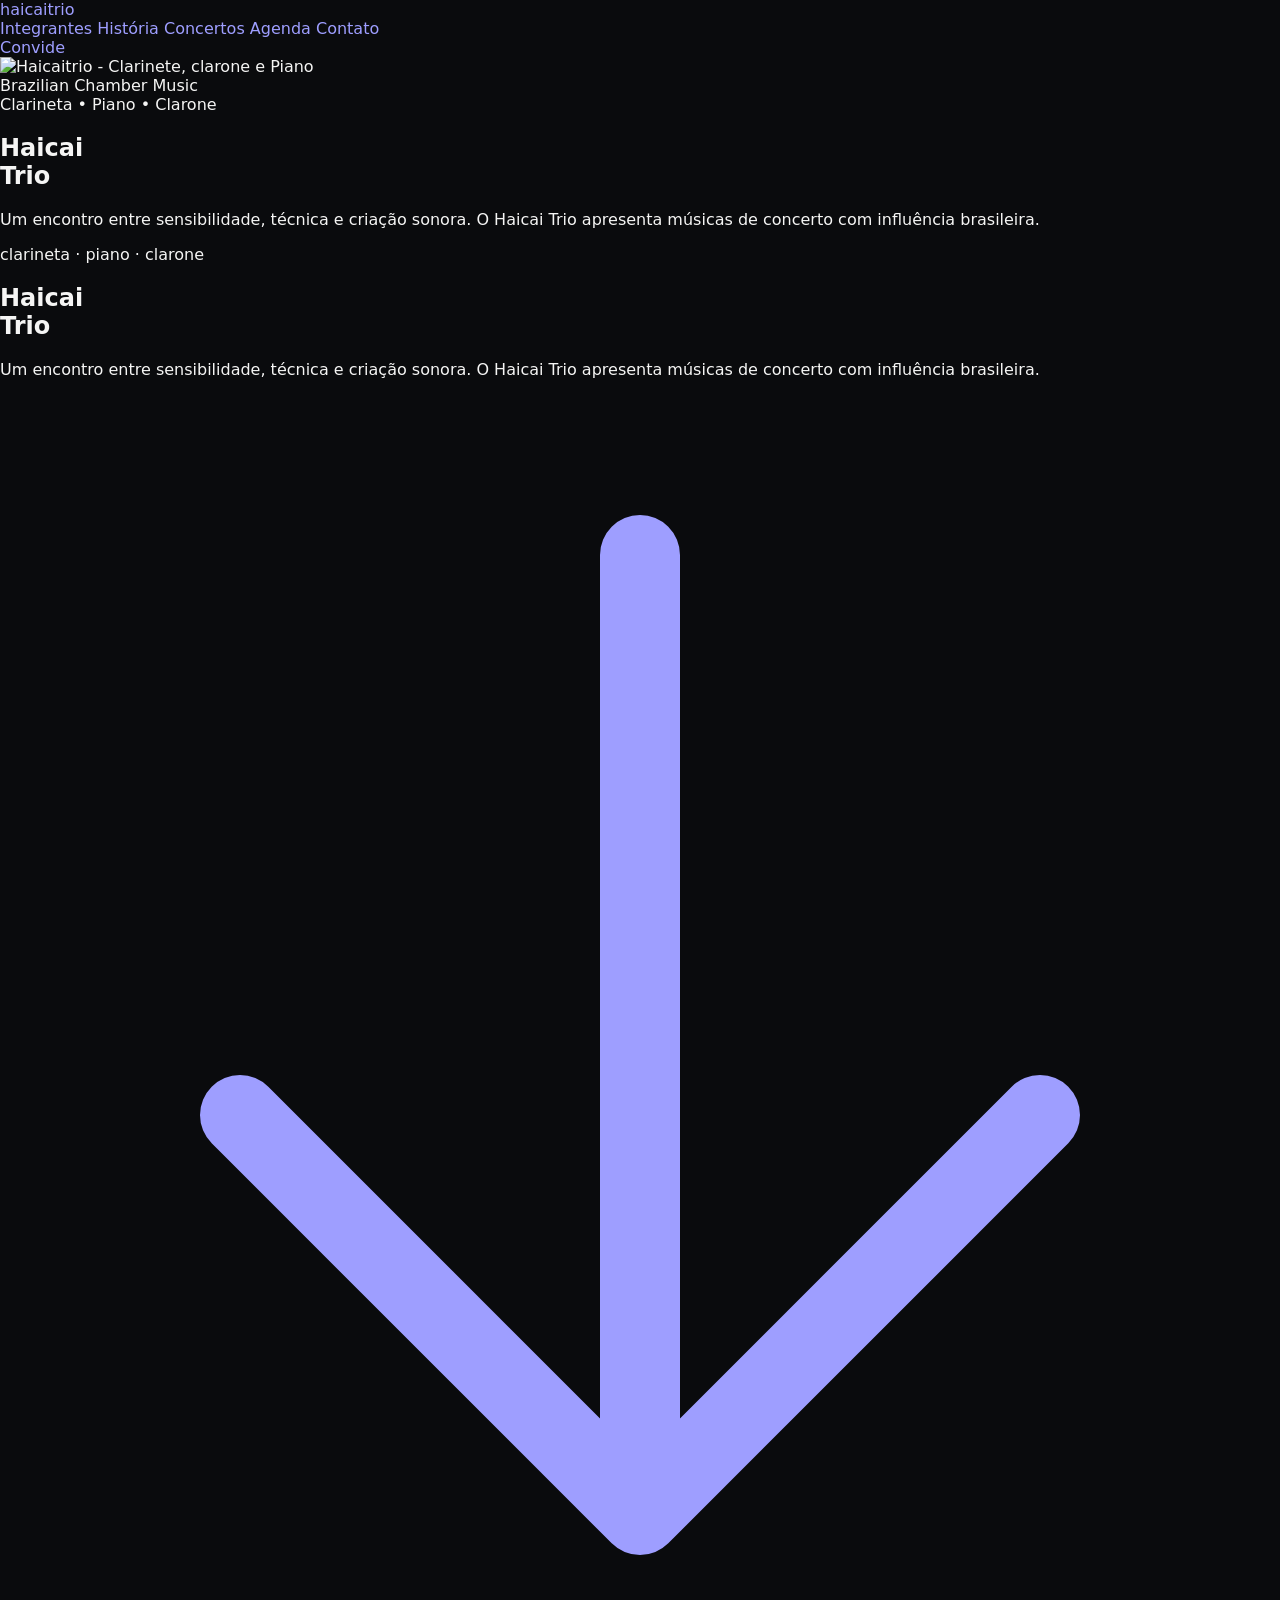
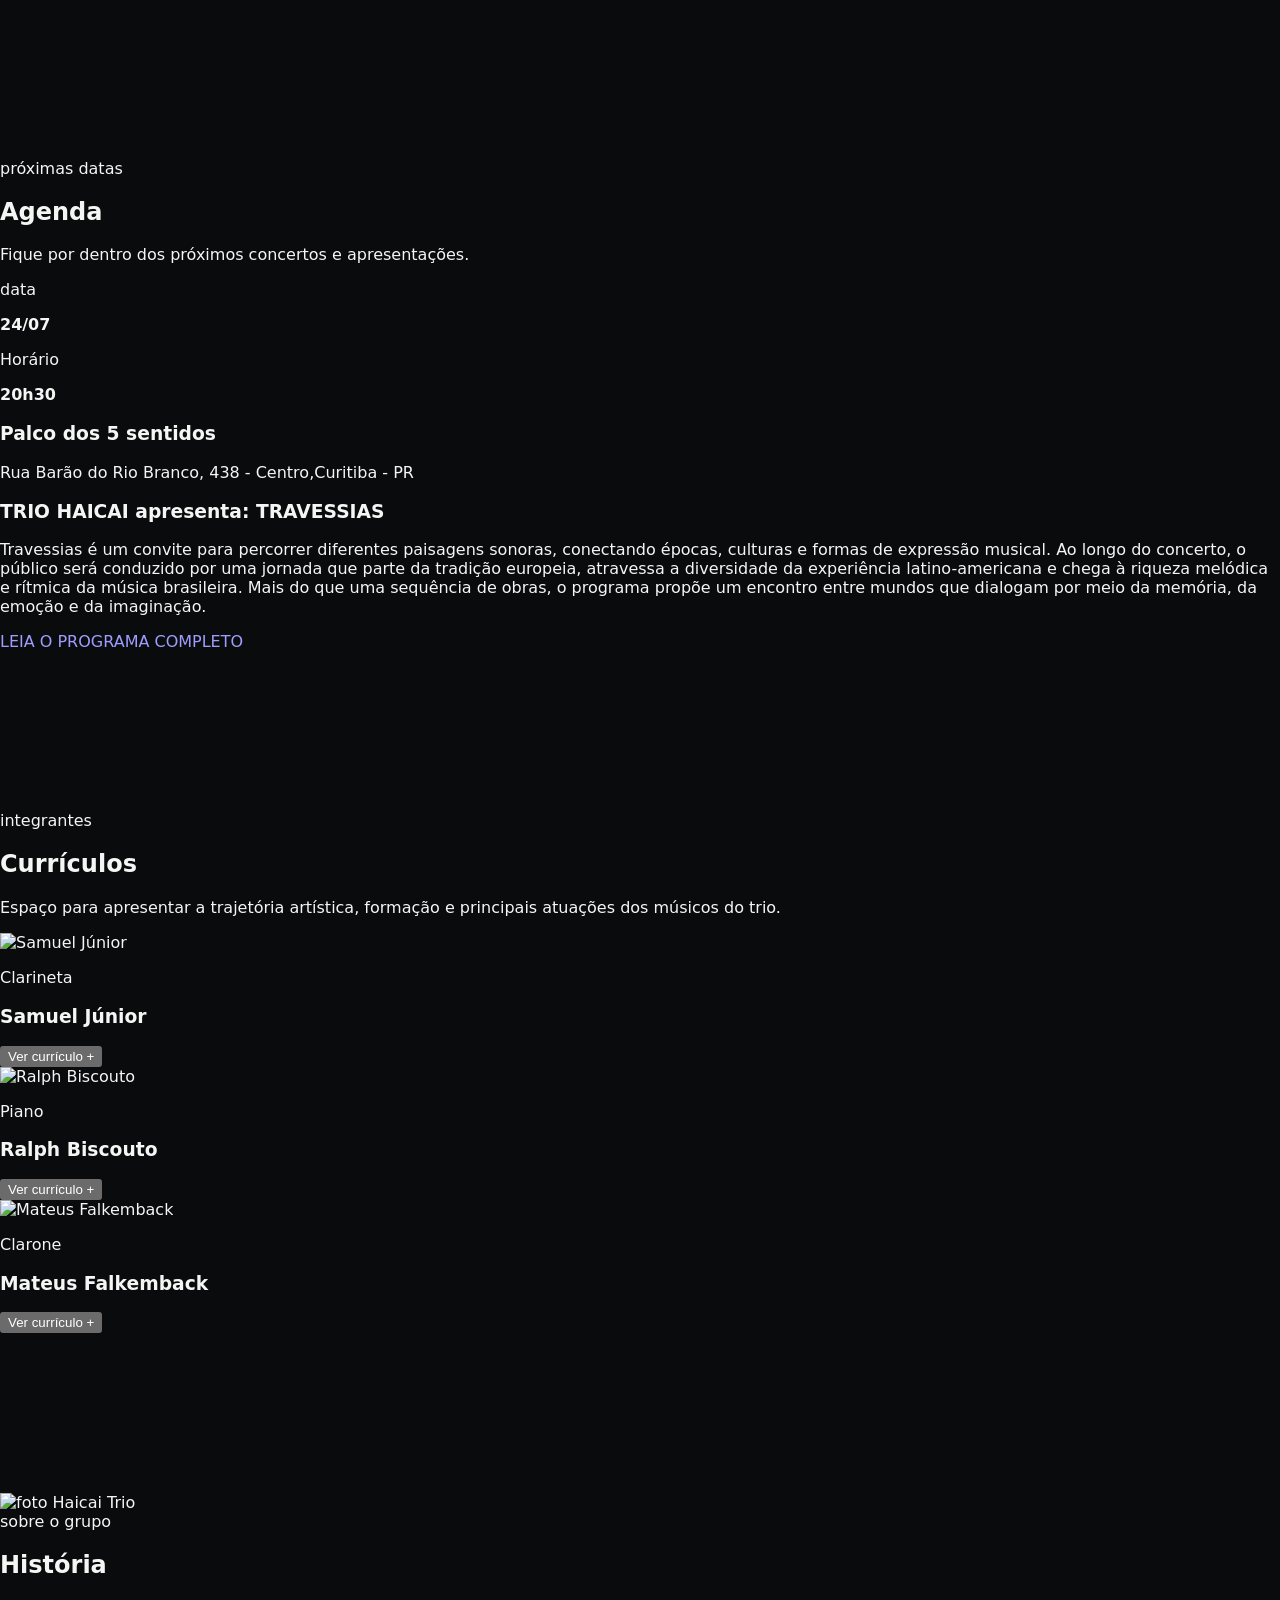
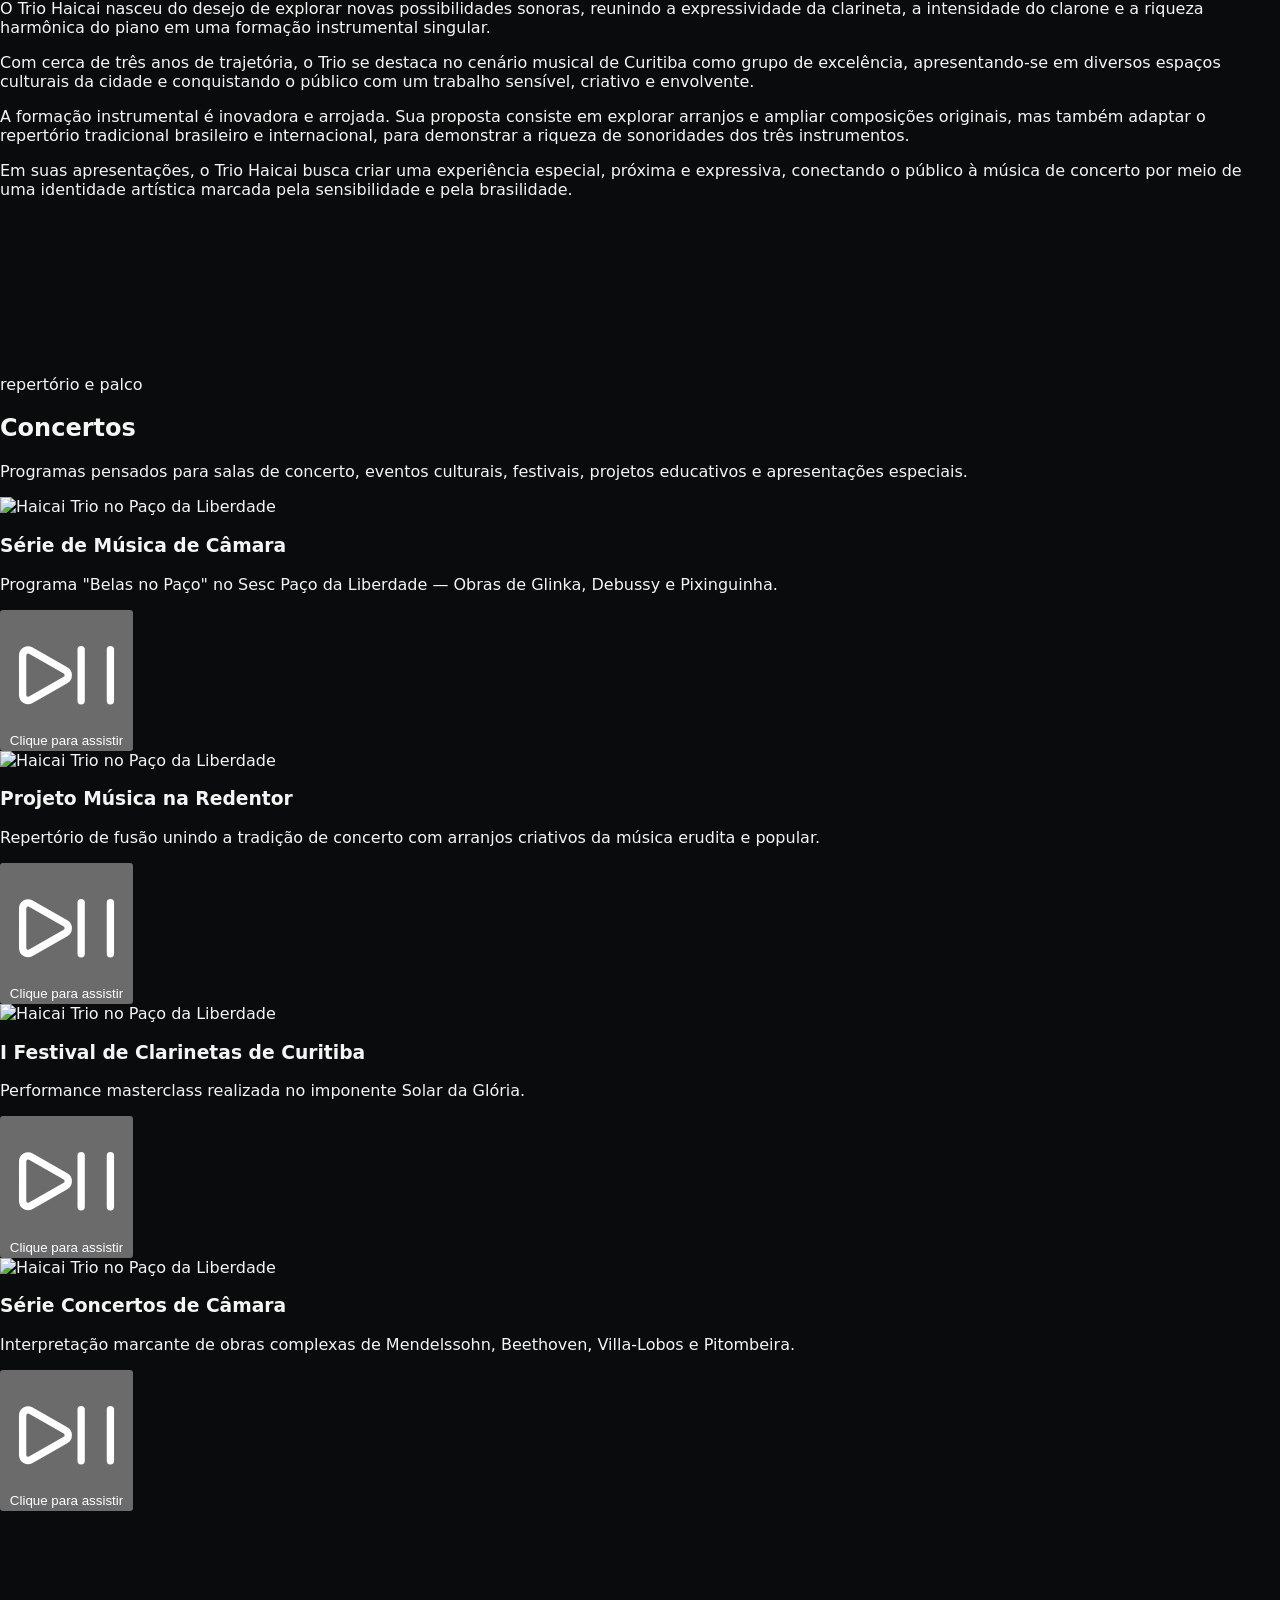
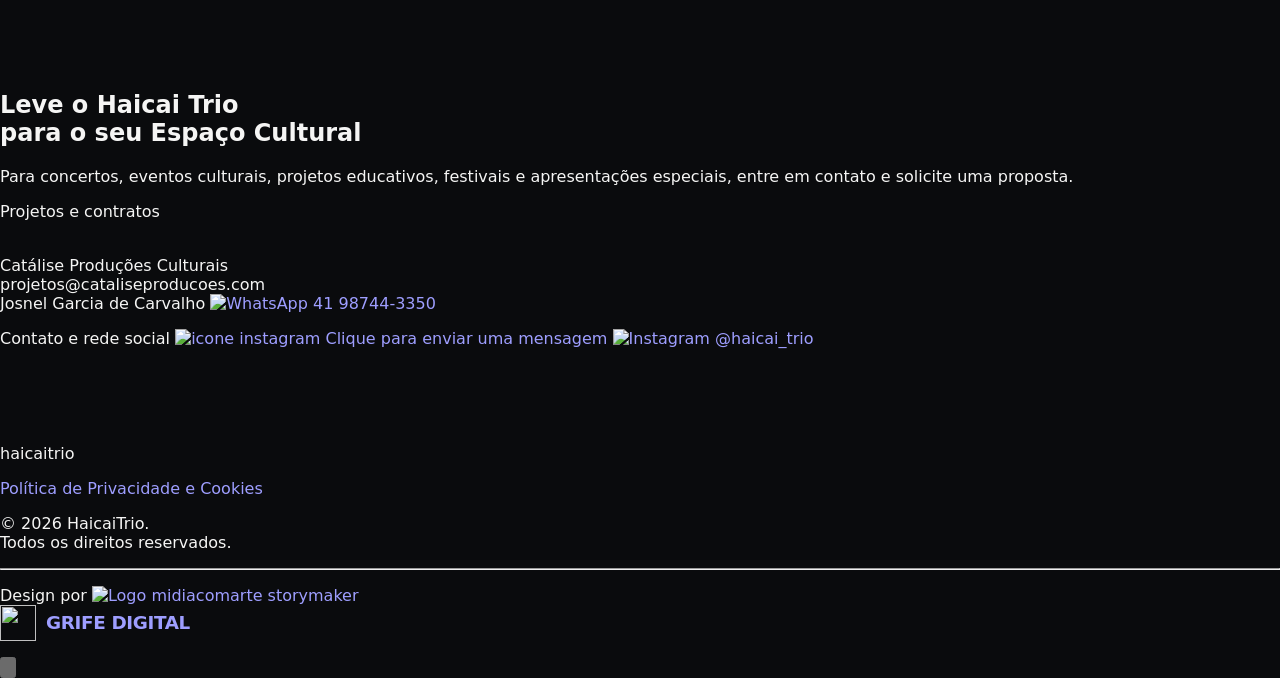
==== index.html @ d0460c28 "Add files via upload" ====
<!DOCTYPE html>
<!-- saved from url=(0026)https://haicaitrio.com.br/ -->
<html lang="pt-BR"><head><meta http-equiv="Content-Type" content="text/html; charset=UTF-8">
  
  <meta name="viewport" content="width=device-width, initial-scale=1.0, viewport-fit=cover">
  <meta name="theme-color" content="#0A0B0D">
  

<title>Haicai Trio — Música de Concerto com Influência Brasileira</title>

  <meta name="title" content="Haicai Trio — Música de Concerto com Influência Brasileira">
  <meta name="generator" content="Haicai Trio">
  <meta name="description" content="Haicai Trio apresenta música de concerto com influência brasileira, reunindo clarineta, clarone e piano em uma formação criativa, em Curitiba.">
  <meta name="author" content="Haicai Trio">
  <meta name="robots" content="index, follow">
  <link rel="canonical" href="https://haicaitrio.com.br/">

  <meta name="geo.region" content="BR-PR">
  <meta name="geo.placename" content="Curitiba">

  <meta property="og:title" content="Haicai Trio — Música de Concerto com Influência Brasileira">
  <meta property="og:site_name" content="Haicai Trio">
  <meta property="og:description" content="Conheça o Haicai Trio, grupo curitibano formado por clarineta, clarone e piano, com repertório de concerto, influência brasileira e apresentações em espaços culturais.">
  <meta property="og:image" content="https://haicaitrio.com.br/img/compartilhar-haicaitrio.png">
  <meta property="og:image:width" content="1200">
  <meta property="og:image:height" content="630">
  <meta property="og:image:alt" content="Haicai Trio com clarineta, clarone e piano em fundo artístico escuro">
  <meta property="og:url" content="https://haicaitrio.com.br">
  <meta property="og:type" content="website">
  <meta property="og:locale" content="pt_BR">

  <meta name="twitter:card" content="summary_large_image">
  <meta name="twitter:title" content="Haicai Trio — Música de Concerto com Influência Brasileira">
  <meta name="twitter:description" content="Clarineta, clarone e piano em uma formação singular. Conheça o Haicai Trio e suas apresentações em Curitiba.">
  <meta name="twitter:image" content="https://haicaitrio.com.br/img/compartilhar-haicaitrio.png">

  <meta class="swiftype" name="body" data-type="text" content="Haicai Trio apresenta música de concerto com influência brasileira, reunindo clarineta, clarone e piano em uma formação criativa, elegante e expressiva em Curitiba.">
  <meta class="swiftype" name="type" data-type="string" content="page">
  <meta class="swiftype" name="title" data-type="string" content="Haicai Trio — Clarineta, Clarone e Piano">

  <link rel="icon" type="image/x-icon" href="https://haicaitrio.com.br/favicon.ico">

  <script type="application/ld+json">
    {
      "@context": "https://schema.org",
      "@type": "MusicGroup",
      "name": "Haicai Trio",
      "url": "https://haicaitrio.com.br/",
      "logo": "https://haicaitrio.com.br/img/logo-haicai-trio.webp",
      "image": "https://haicaitrio.com.br/img/compartilhar-haicaitrio.png",
      "description": "Haicai Trio apresenta música de concerto com influência brasileira, reunindo clarineta, clarone e piano em uma formação criativa, elegante e expressiva.",
      "genre": ["Música de concerto", "Música brasileira", "Música instrumental"],
      "foundingLocation": { "@type": "Place", "name": "Curitiba, Paraná, Brasil" },
      "areaServed": { "@type": "Place", "name": "Curitiba" },
      "sameAs": ["https://www.instagram.com/haicai_trio/"]
    }
  </script>

  <script type="application/ld+json">
    {
      "@context": "https://schema.org",
      "@type": "WebSite",
      "url": "https://haicaitrio.com.br/",
      "name": "Haicai Trio",
      "description": "Site oficial do Haicai Trio, grupo formado por clarineta, clarone e piano.",
      "potentialAction": {
        "@type": "SearchAction",
        "target": { "@type": "EntryPoint", "urlTemplate": "https://haicaitrio.com.br/?q={search_term_string}" },
        "query-input": "required name=search_term_string"
      }
    }
  </script>

  <link rel="preload" href="https://haicaitrio.com.br/fonts/inter-v20-latin-regular.woff2" as="font" type="font/woff2" crossorigin="">
  <link rel="preload" href="https://haicaitrio.com.br/fonts/inter-v20-latin-800.woff2" as="font" type="font/woff2" crossorigin="">
  <link rel="preload" href="https://haicaitrio.com.br/img/haicai-trio-bg.webp" as="image" fetchpriority="high">


  <script src="https://cdn.tailwindcss.com"></script>
  <script>tailwind.config={theme:{extend:{colors:{cyan:"#67e8f9",ink:"#0A0B0D",pearl:"#f5f5f4",mist:"#64748b",softGraphite:"#17191d"},fontFamily:{sans:["Inter","sans-serif"],display:["Inter","sans-serif"],syne:["Inter","sans-serif"]}}}}</script>
  <style>
      .logo {
    display: flex;
    align-items: center;
    gap: 10px;
    font-weight: 700;
    font-size: 1.15rem;
    letter-spacing: -.02em;
}
  </style>
</head>
<link rel="stylesheet" href="style.css">
<body class="noise font-sans antialiased">
<!-- Header -->
  <header class="fixed top-0 left-1/2 -translate-x-1/2 z-50 w-full max-h-[96px] bg-black md:bg-ink/75 md:backdrop-blur-xl border-b border-white/5">
    <div class="relative z-10 max-w-7xl mx-auto px-6">
      <div class="px-6 md:px-12 h-20 flex items-center justify-between">
        <a href="#home" aria-label="link abertura site" class="font-display text-xl md:text-2xl font-black tracking-tight uppercase">
          <span class="text-cyan">haicai</span>trio
        </a>

        <nav class="hidden md:flex items-center gap-8 text-xs font-semibold uppercase tracking-[.18em] text-white/80" aria-label="Navegação principal">
          <a href="#curriculos" class="hover:text-cyan transition">Integrantes</a>
          <a href="#historia" class="hover:text-cyan transition">História</a>
          <a href="#concertos" class="hover:text-cyan transition">Concertos</a>
          <a href="#agenda" class="hover:text-cyan transition">Agenda</a>
          <a href="#contato" class="hover:text-cyan transition">Contato</a>
        </nav>

        <a href="#contato" aria-label="link contatos Haicai Trio" class="hidden sm:inline-flex rounded-full border border-cyan px-5 py-2 text-xs font-bold uppercase tracking-[.18em] text-cyan hover:bg-cyan hover:text-ink transition">
          Convide
        </a>
      </div>
    </div>
  </header>
  <!-- Hero -->
  <section id="home" class="relative overflow-hidden text-white pt-36 pb-20 md:pt-44 md:pb-28 h-screen flex flex-row items-end md:items-center">
    <!-- CORREÇÃO: Adicionados width e height equivalentes à proporção 1:1 intrínseca -->
    <img src="https://haicaitrio.com.br/img/haicai-trio-bg.webp" alt="Haicaitrio - Clarinete, clarone e Piano" width="668" height="668" class="absolute inset-y-0 top-16 md:top-16 w-full md:w-[50%] md:right-8 object-cover" fetchpriority="high" loading="eager" decoding="async">

<!-- REMOVIDO o lg:pl-24 daqui para não empurrar a imagem ou quebrar o grid -->


<div class="relative z-10 max-w-7xl mx-auto px-6">
  
  <div class="grid lg:grid-cols-2 gap-12 min-h-[500px]">
    
    <!-- 1. TEXTO VERTICAL (Mantido na extrema esquerda) -->
    <div class="absolute inset-y-0 left-0 hidden lg:flex flex-col items-center justify-center gap-5 text-white/60">
      <span class="h-20 w-px bg-white/15"></span>
      <span class="vertical-line text-[10px] uppercase tracking-[.35em] [writing-mode:vertical-lr] rotate-180 whitespace-nowrap">
        Brazilian Chamber Music
      </span>
      <span class="h-20 w-px bg-white/15"></span>
    </div>

    <!-- 2. BLOCO DE TEXTO DO TRIO (ATUALIZADO) -->
    <!-- Adicionado 'lg:pl-32' para uma margem grande na esquerda e 'h-full justify-center' para distribuir o espaço vertical -->
    <div class="text-white lg:pl-32 flex flex-col justify-center h-full py-8">
      
      <span class="text-[11px] tracking-[.3em] uppercase text-white/50 mb-6 block leading-relaxed">
        Clarineta &bull; Piano &bull; Clarone
      </span>
      
      <!-- 'leading-[0.85]' deixa o HAICAI e o TRIO bem colados e imponentes -->
      <h1 class="text-5xl lg:text-[76px] font-black uppercase leading-[0.85] tracking-tight mb-8">
        <span class="text-[#dcb07a]">Haicai</span><br>Trio
      </h1>
      
      <!-- REMOVIDO o max-w-md para o parágrafo ocupar toda a largura disponível da sua coluna -->
      <p class="text-sm lg:text-[15px] text-white/70 leading-relaxed font-light">
        Um encontro entre sensibilidade, técnica e criação sonora. O Haicai Trio apresenta músicas de concerto com influência brasileira.
      </p>
      
    </div>

    <!-- 3. SUA IMAGEM AO LADO (Mantida) -->
    <div class="w-full flex items-center">
      <!-- O código ou tag <img> da foto dos músicos entra aqui -->
    </div>

  </div>
</div>

        <div class="grid lg:grid-cols-2 gap-10 px-6 md:px-12 md:py-28">
          <div class="max-w-7xl">
            <span class="inline-flex items-center gap-3 text-xs font-bold uppercase tracking-[.28em] mb-6">
              <span class="w-10 h-px bg-cyan hidden"></span>
              clarineta · piano · clarone
            </span>

            <h1 class="font-display text-5xl md:text-7xl lg:text-8xl font-black leading-[.9] tracking-tight uppercase">
              <span class="text-cyan">Haicai</span> <br>
              Trio
            </h1>

            <p class="mt-7 text-white/80 text-base md:text-lg leading-relaxed max-w-lg">
              Um encontro entre sensibilidade, técnica e criação sonora. O
              Haicai Trio apresenta músicas de concerto com influência
              brasileira.
            </p>
          </div>

          <!-- CORREÇÃO: Removido o 'block' conflitante, mantendo apenas flex/hidden de forma limpa -->
          <div class="flex md:hidden justify-end">
            <a href="#curriculos" aria-label="link curriculos Haicai Trio" class="text-white/80 animate-bounce">
              <svg xmlns="http://www.w3.org/2000/svg" fill="none" viewBox="0 0 24 24" stroke-width="1.5" stroke="currentColor" class="size-6 animate-pulse">
                <path stroke-linecap="round" stroke-linejoin="round" d="M19.5 13.5 12 21m0 0-7.5-7.5M12 21V3"></path>
              </svg>
            </a>
          </div>
        </div>
      </div>
    </div>
  </section>

  <!-- Agenda -->
  <section id="agenda">
    <div class="relative z-10 max-w-7xl mx-auto px-6">
      <div class="grid lg:grid-cols-[.7fr_1.3fr] gap-14">
        <div>
          <span class="text-cyan text-xs font-bold uppercase tracking-[.28em]">próximas datas</span>
          <h2 class="font-display text-4xl md:text-5xl font-black uppercase mt-3">
            Agenda
          </h2>
          <p class="text-white/80 mt-5 leading-relaxed">
            Fique por dentro dos próximos concertos e apresentações.
          </p>
        </div>

        <div class="space-y-4">
          <article class="flex flex-col  rounded-2xl border border-white/10 bg-ink/70 p-6">
            <div class="flex flex-row  gap-5 items-center">

             <div class="flex flex-col md:flex-row">
               <div class="w-24 shrink-0 text-center rounded-xl border border-cyan/40 p-4 ">
                <p class="text-cyan text-xs font-bold uppercase">data</p>
                <strong class="text-2xl font-black">24/07</strong>
              </div>
              
              <div class="w-24 shrink-0 text-center rounded-xl border border-cyan/40 p-4">
                <p class="text-cyan text-xs font-bold uppercase">Horário</p>
                <strong class="text-2xl font-black">20h30</strong>
              </div>
             </div>
              <div>
                <h3 class="font-display text-xl font-black">
                  Palco dos 5 sentidos
                </h3>
                <p class="text-white/80 text-sm mt-2">
                  Rua Barão do Rio Branco, 438 - Centro,Curitiba - PR
                </p>
              </div>

            </div>
            <h3 class="font-bold text-cyan mt-8 ">TRIO HAICAI apresenta: <span class="text-white">TRAVESSIAS</span></h3>
            <p class="mt-4 ">
              Travessias é um convite para percorrer diferentes paisagens sonoras, conectando épocas, culturas e formas
              de expressão musical. Ao longo do concerto, o público será conduzido por uma jornada que parte da tradição
              europeia, atravessa a diversidade da experiência latino-americana e chega à riqueza melódica e rítmica da
              música brasileira. Mais do que uma sequência de obras, o programa propõe um encontro entre mundos que
              dialogam por meio da memória, da emoção e da imaginação.
            </p>
             <div class="grid grid-cols-1 md:grid-cols-2 gap-4 mt-8 ">


              <!--<a href="https://palcodos5sentidos.com.br/reservar-ingresso/"
                title="Link para Reservas - Palco dos 5 Sentidos"
                aria-label="Link para reservas no site https://palcodos5sentidos.com.br/ " target="_blank"
                rel="noopener noreferrer"
                class="sm:inline-flex rounded-full border border-cyan px-5 py-2 text-xs font-bold uppercase tracking-[.18em]    bg-cyan text-black transition  ">FAÇA
             SUA RESERVA</a> -->

              <a href="https://palcodos5sentidos.com.br/eventos-rp/trio-haicai/" title="Clique e leio programa completo no site do Palco dos 5 Sentidos" aria-label="Clique e leio programa completo no site do Palco dos 5 Sentido https://palcodos5sentidos.com.br/ " target="_blank" rel="noopener noreferrer" class="sm:inline-flex rounded-full border border-cyan px-5 py-2 text-xs font-bold uppercase tracking-[.18em] text-cyan hover:bg-cyan hover:text-ink transition">LEIA O 
                PROGRAMA COMPLETO</a>

            </div>
           
          </article>
        </div>
      </div>
    </div>
  </section>



  <!-- Currículos -->
  <section id="curriculos">
    <div class="relative z-10 max-w-7xl mx-auto px-6">
      <div class="flex flex-col md:flex-row md:items-end md:justify-between gap-6 mb-14">
        <div>
          <span class="text-cyan text-xs font-bold uppercase tracking-[.28em]">integrantes</span>
          <h2 class="font-display text-4xl md:text-5xl font-black uppercase mt-3">
            Currículos
          </h2>
        </div>
        <p class="text-white/80 max-w-md leading-relaxed">
          Espaço para apresentar a trajetória artística, formação e principais
          atuações dos músicos do trio.
        </p>
      </div>

      <div class="grid md:grid-cols-3 gap-6">
        <!-- Samuel -->
        <article class="card-curriculo group rounded-[2rem] bg-ink/80 border border-white/10 md:p-7 hover:border-cyan/60 transition flex flex-col md:flex-col">
          <div class="h-[250px] rounded-[1.5rem] bg-gradient-to-br from-white/10 to-white/0 mb-0 md:mb-7 flex items-center justify-center overflow-hidden">
            <img src="https://haicaitrio.com.br/img/samuel_junior_clarineta.webp" class="w-full h-full object-cover object-top rounded-[1.5rem]" alt="Samuel Júnior">
          </div>

          <div class="m-4">
            <p class="text-cyan text-xs font-bold uppercase tracking-[.22em]">
              Clarineta
            </p>
            <h3 class="font-display text-2xl font-black mt-3">
              Samuel Júnior
            </h3>

            <div class="mt-4 border-t border-white/10 pt-4">
              <button type="button" data-modal-open="modal-samuel" class="w-full flex items-center justify-end gap-4 cursor-pointer text-[12px] font-bold uppercase tracking-[.16em] text-pearl/50 hover:text-cyan transition text-right">
                Ver currículo
                <span class="text-cyan text-lg leading-none">+</span>
              </button>
            </div>
          </div>
        </article>
        <!-- Ralph -->
        <article class="card-curriculo group rounded-[2rem] bg-ink/80 border border-white/10 md:p-7 hover:border-cyan/60 transition flex flex-col md:flex-col">
          <div class="h-[250px] rounded-[1.5rem] bg-gradient-to-br from-white/10 to-white/0 mb-0 md:mb-7 flex items-center justify-center overflow-hidden">
            <img src="https://haicaitrio.com.br/img/ralph_biscouto_piano.webp" class="w-full h-full object-cover object-top rounded-[1.5rem]" alt="Ralph Biscouto">
          </div>

          <div class="m-4">
            <p class="text-cyan text-xs font-bold uppercase tracking-[.22em]">
              Piano
            </p>
            <h3 class="font-display text-2xl font-black mt-3">
              Ralph Biscouto
            </h3>

            <div class="mt-4 border-t border-white/10 pt-4">
              <button type="button" data-modal-open="modal-ralph" class="w-full flex items-center justify-end gap-4 cursor-pointer text-[12px] font-bold uppercase tracking-[.16em] text-pearl/50 hover:text-cyan transition text-right">
                Ver currículo
                <span class="text-cyan text-lg leading-none">+</span>
              </button>
            </div>
          </div>
        </article>
        <!-- Mateus -->
        <article class="card-curriculo group rounded-[2rem] bg-ink/80 border border-white/10 md:p-7 hover:border-cyan/60 transition flex flex-col md:flex-col">
          <div class="h-[250px] rounded-[1.5rem] bg-gradient-to-br from-white/10 to-white/0 mb-0 md:mb-7 flex items-center justify-center overflow-hidden">
            <img src="https://haicaitrio.com.br/img/mateus_falkemback_clarone.webp" class="w-full h-full object-cover object-top rounded-[1.5rem]" alt="Mateus Falkemback">
          </div>

          <div class="m-4">
            <p class="text-cyan text-xs font-bold uppercase tracking-[.22em]">
              Clarone
            </p>
            <h3 class="font-display text-2xl font-black mt-3">
              Mateus Falkemback
            </h3>

            <div class="mt-4 border-t border-white/10 pt-4">
              <button type="button" data-modal-open="modal-mateus" class="w-full flex items-center justify-end gap-4 cursor-pointer text-[12px] font-bold uppercase tracking-[.16em] text-pearl/50 hover:text-cyan transition text-right">
                Ver currículo
                <span class="text-cyan text-lg leading-none">+</span>
              </button>
            </div>
          </div>
        </article>
      </div>
    </div>
  </section>

  <!-- História -->
  <section id="historia">
    <div class="relative z-10 max-w-7xl mx-auto px-6">
      <div class="grid lg:grid-cols-[.8fr_1.2fr] gap-14 items-start">
        <div class="hidden md:block top-28">
          <img src="https://haicaitrio.com.br/img/haicai-trio-bg.webp" class="rounded-2xl py-4" alt="foto Haicai Trio">
        </div>

        <div class="space-y-7 text-white/80 text-lg leading-relaxed">
          <span class="text-cyan text-xs font-bold uppercase tracking-[.28em]">sobre o grupo</span>
          <h2 class="font-display text-4xl md:text-5xl font-black uppercase mt-3">
            História
          </h2>
          <p>
            O Trio Haicai nasceu do desejo de explorar novas possibilidades
            sonoras, reunindo a expressividade da clarineta, a intensidade do
            clarone e a riqueza harmônica do piano em uma formação
            instrumental singular.
          </p>
          <p>
            Com cerca de três anos de trajetória, o Trio se destaca no cenário
            musical de Curitiba como grupo de excelência, apresentando-se em
            diversos espaços culturais da cidade e conquistando o público com
            um trabalho sensível, criativo e envolvente.
          </p>
          <p>
            A formação instrumental é inovadora e arrojada. Sua proposta
            consiste em explorar arranjos e ampliar composições originais, mas
            também adaptar o repertório tradicional brasileiro e
            internacional, para demonstrar a riqueza de sonoridades dos três
            instrumentos.
          </p>
          <p>
            Em suas apresentações, o Trio Haicai busca criar uma experiência
            especial, próxima e expressiva, conectando o público à música de
            concerto por meio de uma identidade artística marcada pela
            sensibilidade e pela brasilidade.
          </p>
        </div>
      </div>
    </div>
  </section>

  <!-- Concertos -->
  <section id="concertos">
    <div class="absolute inset-0 opacity-20 bg-radialGlow"></div>
    <div class="relative z-10 max-w-7xl mx-auto px-2 md:px-4">
      <div class="flex flex-col md:flex-row md:items-end md:justify-between gap-6 mb-14">
        <div>
          <span class="text-cyan text-xs font-bold uppercase tracking-[.28em]">repertório e palco
          </span>
          <h2 class="font-display text-4xl md:text-5xl font-black uppercase mt-3">
            Concertos
          </h2>
        </div>
        <p class="text-white/80 max-w-md leading-relaxed">
          Programas pensados para salas de concerto, eventos culturais,
          festivais, projetos educativos e apresentações especiais.
        </p>
      </div>

      <div class="divide-y divide-white/10">
        <!-- paco 2025 -->
        <div class="card-curriculo py-8 group grid grid-cols-1 md:grid-cols-[1fr_2fr_1fr] items-center gap-6 transition-all duration-300 hover:px-4">
          <div class="shrink-0 overflow-hidden img-concerto rounded-xl">
            <!-- style="width: 200px; height: 60px;" -->
            <img src="https://haicaitrio.com.br/img/capa-video-paco-2025.webp" class="block w-full h-full object-cover transition-all duration-700 group-hover:scale-105" alt="Haicai Trio no Paço da Liberdade">
          </div>
          <div>
            <h3 class="font-syne text-2xl font-bold uppercase tracking-tight text-white">
              Série de Música de Câmara
            </h3>
            <p class="text-xs text-white/80 mt-1">
              Programa "Belas no Paço" no Sesc Paço da Liberdade — Obras de
              Glinka, Debussy e Pixinguinha.
            </p>
          </div>
          <div class="flex justify-start">
            <button type="button" data-modal-open="modal-video-paco-2025" aria-label="modal-video-paco-2025" class="w-full flex items-center justify-end gap-4 cursor-pointer text-[12px] font-bold uppercase tracking-[.16em] text-pearl/50 hover:text-cyan transition text-right">
              <svg xmlns="http://www.w3.org/2000/svg" fill="none" viewBox="0 0 24 24" stroke-width="1.5" stroke="currentColor" class="size-6 text-cyan mr-2">
                <path stroke-linecap="round" stroke-linejoin="round" d="M21 7.5V18M15 7.5V18M3 16.811V8.69c0-.864.933-1.406 1.683-.977l7.108 4.061a1.125 1.125 0 0 1 0 1.954l-7.108 4.061A1.125 1.125 0 0 1 3 16.811Z"></path>
              </svg>
              Clique para assistir
            </button>
          </div>
        </div>
        <!-- redentor 2025 -->
        <div class="card-curriculo py-8 group grid grid-cols-1 md:grid-cols-[1fr_2fr_1fr] items-center gap-6 transition-all duration-300 hover:px-4">
          <div class="shrink-0 overflow-hidden img-concerto rounded-xl">
            <img src="https://haicaitrio.com.br/img/capa-video-musica-na-redentor-2025.webp" class="block w-full h-full object-cover transition-all duration-700 group-hover:scale-105" alt="Haicai Trio no Paço da Liberdade">
          </div>
          <div>
            <h3 class="font-syne text-2xl font-bold uppercase tracking-tight text-white">
              Projeto Música na Redentor
            </h3>
            <p class="text-xs text-white/80 mt-1">
              Repertório de fusão unindo a tradição de concerto com arranjos
              criativos da música erudita e popular.
            </p>
          </div>
          <div class="flex justify-start">
            <button type="button" data-modal-open="modal-video-redentor-2025" aria-label="modal-video-redentor-2025" class="w-full flex items-center justify-end gap-4 cursor-pointer text-[12px] font-bold uppercase tracking-[.16em] text-pearl/50 hover:text-cyan transition text-right">
              <svg xmlns="http://www.w3.org/2000/svg" fill="none" viewBox="0 0 24 24" stroke-width="1.5" stroke="currentColor" class="size-6 text-cyan mr-2">
                <path stroke-linecap="round" stroke-linejoin="round" d="M21 7.5V18M15 7.5V18M3 16.811V8.69c0-.864.933-1.406 1.683-.977l7.108 4.061a1.125 1.125 0 0 1 0 1.954l-7.108 4.061A1.125 1.125 0 0 1 3 16.811Z"></path>
              </svg>
              Clique para assistir
            </button>
          </div>
        </div>
        <!-- festival clarinetas 2024 -->
        <div class="card-curriculo py-8 group grid grid-cols-1 md:grid-cols-[1fr_2fr_1fr] gap-6 transition-all duration-300 hover:px-4">
          <div class="shrink-0 overflow-hidden img-concerto rounded-xl">
            <img src="https://haicaitrio.com.br/img/capa-video-festival-clarinetas-solar-da-gloria-2024.webp" class="block w-full h-full object-cover transition-all duration-700 group-hover:scale-105" alt="Haicai Trio no Paço da Liberdade">
          </div>
          <div>
            <h3 class="font-syne text-2xl font-bold uppercase tracking-tight text-white">
              I Festival de Clarinetas de Curitiba
            </h3>
            <p class="text-xs text-white/80 mt-1">
              Performance masterclass realizada no imponente Solar da Glória.
            </p>
          </div>
          <div class="flex justify-start">
            <button type="button" data-modal-open="modal-video-festival-clarinetas-2024" aria-label="modal-video-festival-clarinetas-2024" class="w-full flex items-center justify-end gap-4 cursor-pointer text-[12px] font-bold uppercase tracking-[.16em] text-pearl/50 hover:text-cyan transition text-right">
              <svg xmlns="http://www.w3.org/2000/svg" fill="none" viewBox="0 0 24 24" stroke-width="1.5" stroke="currentColor" class="size-6 text-cyan mr-2">
                <path stroke-linecap="round" stroke-linejoin="round" d="M21 7.5V18M15 7.5V18M3 16.811V8.69c0-.864.933-1.406 1.683-.977l7.108 4.061a1.125 1.125 0 0 1 0 1.954l-7.108 4.061A1.125 1.125 0 0 1 3 16.811Z"></path>
              </svg>
              Clique para assistir
            </button>
          </div>
        </div>
        <!-- paco 2024 -->
        <div class="card-curriculo py-8 group grid grid-cols-1 md:grid-cols-[1fr_2fr_1fr] items-center gap-6 transition-all duration-300 hover:px-4">
          <div class="shrink-0 overflow-hidden img-concerto rounded-xl">
            <img src="https://haicaitrio.com.br/img/capa-video-paco-2024.webp" class="block w-full h-full object-cover transition-all duration-700 group-hover:scale-105" alt="Haicai Trio no Paço da Liberdade">
          </div>
          <div>
            <h3 class="font-syne text-2xl font-bold uppercase tracking-tight text-white">
              Série Concertos de Câmara
            </h3>
            <p class="text-xs text-white/80 mt-1">
              Interpretação marcante de obras complexas de Mendelssohn,
              Beethoven, Villa-Lobos e Pitombeira.
            </p>
          </div>
          <div class="flex justify-start">
            <button type="button" data-modal-open="modal-video-paco-2024" aria-label="modal-video-paco-2024" class="w-full flex items-center justify-end gap-4 cursor-pointer text-[12px] font-bold uppercase tracking-[.16em] text-pearl/50 hover:text-cyan transition text-right">
              <svg xmlns="http://www.w3.org/2000/svg" fill="none" viewBox="0 0 24 24" stroke-width="1.5" stroke="currentColor" class="size-6 text-cyan mr-2">
                <path stroke-linecap="round" stroke-linejoin="round" d="M21 7.5V18M15 7.5V18M3 16.811V8.69c0-.864.933-1.406 1.683-.977l7.108 4.061a1.125 1.125 0 0 1 0 1.954l-7.108 4.061A1.125 1.125 0 0 1 3 16.811Z"></path>
              </svg>
              Clique para assistir
            </button>
          </div>
        </div>
      </div>
    </div>
  </section>

  <!-- Contato -->
  <section id="contato">
    <div class="relative z-10 max-w-7xl mx-auto px-6">
      <div class="rounded-[2.5rem] border border-cyan/25 bg-gradient-to-br from-softGraphite to-ink p-8 md:p-12 shadow-glow">
        <div class="flex flex-col gap-8 items-start">
          <!-- H2 P -->
          <div class="">
            <h2 class="font-display text-4xl md:text-5xl font-black uppercase mt-3">
              Leve o <span class="text-cyan">Haicai Trio</span><br>
              para o seu Espaço Cultural
            </h2>
            <p class="text-white/80 mt-5 leading-relaxed">
              Para concertos, eventos culturais, projetos educativos,
              festivais e apresentações especiais, entre em contato e solicite
              uma proposta.
            </p>
          </div>

          <!-- catalise-producoes-culturais -->

          <div class="flex flex-col lg:flex-row justify-between w-full gap-8">
            <div class="w-full">
              <span class="text-cyan text-xs font-bold uppercase tracking-[.28em]">Projetos e contratos
              </span>
              <div class="rounded-2xl border border-white/10 bg-radialGlow transition p-6 mt-2 font-bold flex flex-col gap-4 items-start w-full">
                <img src="https://haicaitrio.com.br/img/catalise-producoes-culturais.webp" class="h-[64px] w-[172.26px]" alt="">

                <p class="text-white/80 font-normal leading-relaxed">
                  Catálise Produções Culturais <br>

                  projetos@cataliseproducoes.com <br>
                  Josnel Garcia de Carvalho

                  <a href="https://wa.me/5541987443350?text=Quero%20conversar%20sobre%20um%20projeto%20com%20o%20Haicai%20Trio" target="_blank" rel="noopener noreferrer" class="inline-flex items-center gap-3 text-white hover:text-cyan">
                    <img src="https://haicaitrio.com.br/img/logos_whatsapp-icon.svg" alt="WhatsApp" class="w-6 h-6">
                    <span>41 98744-3350</span>
                  </a>
                </p>
              </div>
            </div>

            <!-- contatos -->
            <div class="w-full flex flex-col items-stretch justify-between">
              <span class="text-cyan text-xs font-bold uppercase tracking-[.28em]">Contato e rede social
              </span>
              <a href="https://wa.me/5541988622622" target="_blank" rel="noopener noreferrer" aria-label="Haicai Trio no Paço da Liberdade Série de Música de Câmara" class="w-full block rounded-2xl border border-white/10 bg-ink/70 p-6 hover:border-cyan transition mt-2 font-bold flex flex-row gap-4 items-center">
                <img src="https://haicaitrio.com.br/img/logos_whatsapp-icon.svg" alt="icone instagram">
                <span class="text-white">Clique para enviar uma mensagem</span>
              </a>

              <a href="https://www.instagram.com/haicai_trio/" target="_blank" rel="noopener noreferrer" class="w-full block rounded-2xl border border-white/10 bg-ink/70 p-6 hover:border-cyan transition mt-2 font-bold flex flex-row gap-4 items-center">
                <img src="https://haicaitrio.com.br/img/logo_instagram.svg" alt="Instagram" class="w-6 h-6">
                <span class="text-white">@haicai_trio</span>
              </a>
            </div>
          </div>
        </div>
      </div>
    </div>
  </section>

  <!-- Footer -->
  <footer class="px-6 md:px-12 py-14 bg-[#08090A] border-t border-white/5">
    <div class="relative z-10 max-w-7xl mx-auto px-2 md:px-6">
      <div class="flex flex-col md:flex-row gap-4 items-center md:justify-between text-center md:text-left">
        <p class="font-display text-xl font-black uppercase">
          haicai<span class="text-cyan">trio</span>
        </p>
        <a href="https://haicaitrio.com.br/politica-de-privacidade-e-cookies.html" aria-label="link para Política de privacidade e cookies" class="text-white/80">Política de Privacidade e Cookies</a>
        <p class="text-white/80 text-center">
          © 2026 HaicaiTrio. <br class="block md:hidden">
          Todos os direitos reservados.
        </p>
      </div>
      <hr class="text-white/20 mt-8">

      <div class="w-full right-0 py-8 mt-8 text-white/80">
        <p class="flex flex-col md:flex-row justify-center items-center gap-4 text-white/80 p-8 md:p-0 ">
          <span class="text-sm text-white font-normal tracking-normal">Design por </span>

          <a href="https://www.midiacomarte.com.br/" target="_blank" rel="noopener noreferrer" title="Social Media e Storymaker" aria-label="Midia Social midiacomarte">
            <img src="https://haicaitrio.com.br/img/logo-midiacomarte-white.webp" class="max-h-[30px]" alt="Logo midiacomarte storymaker">
          </a>

          <a href="https://grifedigital.com.br/" target="_blank" rel="noopener noreferrer" aria-label="Grife Digital - Criação de sites personalizados" data-event="click_whatsapp" data-cta="footer_design" data-location="footer_page" class="text-sm font-bold tracking-[-0.05em] text-white/90 hover:text-white transition-colors"> 
            
            <span class="logo">
        <img src="https://haicaitrio.com.br/img/logo-gd-grifedigital.webp" width="36" height="36" fetchapriority="high" class="max-h-[36px] font-normal " alt="">GRIFE DIGITAL
      </span>
          </a>
        </p>
      </div>
    </div>
  </footer>

  <!-- Back to top button -->
  <button id="backToTop" aria-label="voltar ao topo" class="fixed bottom-8 right-8 w-12 h-12 bg-mist/50 rounded-full flex items-center justify-center shadow-lg opacity-0 pointer-events-none transition-all duration-300 z-40 hover:scale-110">
    <svg xmlns="http://www.w3.org/2000/svg" fill="none" viewBox="0 0 24 24" stroke-width="1.5" stroke="currentColor" class="size-6 w-5 h-5 text-white">
      <path stroke-linecap="round" stroke-linejoin="round" d="m4.5 15.75 7.5-7.5 7.5 7.5"></path>
    </svg>
  </button>

  <!-- Modal Samuel -->
  <div id="modal-samuel" class="modal fixed inset-0 z-[999] invisible opacity-0 pointer-events-none bg-black/80 backdrop-blur-sm w-full h-full transition-opacity duration-500 ease-out">
    <div class="modal-content w-full md:max-w-7xl h-full md:h-[90vh] mx-auto bg-[#1b1b1b] text-pearl overflow-hidden md:rounded-[2rem] shadow-soft transform opacity-0 transition-all duration-500 ease-out">
      <div class="relative w-full md:max-w-7xl h-full md:h-[90vh] mx-auto bg-[#1b1b1b] text-pearl overflow-hidden md:rounded-[2rem] shadow-soft">
        <div class="grid h-full min-h-0 md:grid-cols-[38%_62%]">
          <!-- Imagem -->
          <div class="hidden md:block relative h-[420px] md:h-full min-h-0 bg-ink overflow-hidden">
            <img src="https://haicaitrio.com.br/img/samuel_junior_clarineta.webp" alt="Samuel Júnior Clarineta" class="absolute inset-0 w-full h-full object-cover object-top">

            <div class="absolute inset-0 bg-gradient-to-t from-black/85 via-black/20 to-black/10"></div>

            <div class="absolute top-8 left-8 z-10">
              <p class="font-display text-2xl font-black">haicaitrio</p>
            </div>

            <div class="absolute bottom-10 left-8 right-8 z-10">
              <p class="text-cyan text-lg mb-4">Clarineta</p>
              <h3 class="font-display text-3xl md:text-3xl font-black">
                Samuel Júnior
              </h3>
            </div>
          </div>
          <!-- Conteúdo -->
          <div class="relative h-full min-h-0 flex flex-col px-6 md:px-16 md:py-14">
            <!-- Texto com scroll -->
            <div class="scroll-modal flex-1 min-h-0 max-w-4xl pr-4 md:pr-8 mt-4 md:mt-0 overflow-y-auto text-lg md:text-xl leading-relaxed space-y-6 pb-32">
              <!-- Imagem -->
              <div class="block md:hidden relative h-[420px] md:h-full min-h-0 bg-ink overflow-hidden">
                <img src="https://haicaitrio.com.br/img/samuel_junior_clarineta.webp" alt="Samuel Júnior Clarineta" class="absolute inset-0 w-full h-full object-cover object-top">

                <div class="absolute inset-0 bg-gradient-to-t from-black/85 via-black/20 to-black/10"></div>

                <div class="absolute top-8 left-8 z-10">
                  <p class="font-display text-2xl font-black">haicaitrio</p>
                </div>

                <div class="absolute bottom-10 left-8 right-8 z-10">
                  <p class="text-cyan text-lg mb-4">Clarineta</p>
                  <h3 class="font-display text-3xl md:text-3xl font-black">
                    Samuel Júnior
                  </h3>
                </div>
              </div>
              <p>
                Samuel Júnior é clarinetista, professor e músico, natural de Curitiba, Paraná. Iniciou seus estudos
                musicais aos sete anos com seu pai, Samuel Pinheiro dos Santos, e aprofundou sua formação no
                Conservatório de Música Popular Brasileira de Curitiba, onde estudou com o professor Sérgio Albach.
              </p>

              <p>
                É bacharel em clarineta pela Escola de Música e Belas Artes do Paraná (Universidade Estadual do Paraná –
                EMBAP/UNESPAR), sob orientação do professor Maurício Carneiro, e pós-graduado em Educação Musical pela
                mesma instituição. Em 2018, participou do Mestrado em Clarineta na Liszt Ferenc Academy of Music, em
                Budapeste, Hungria, sob orientação do professor Balázs Rumy.
              </p>

              <p>
                Ao longo de sua trajetória, participou de importantes festivais nacionais e internacionais, como a
                Oficina de Música de Curitiba, o Festival Internacional de Música SESC em Pelotas, o Festival de Música
                nas Montanhas e o FEMUSC (Festival de Música de Santa Catarina), tendo aulas com Ubaldo Versolato,
                Alexandre Ribeiro, Jean Louis Bergerard, Mariam Adam, Jairo Wilkens, Michel Lethiec, Luís Afonso
                Montanha, Sérgio Burgani, Joel Barbosa e Tiago Naguel.
              </p>

              <p>
                Foi clarinetista da Orquestra à Base de Sopro de Curitiba, onde atuou ao lado de artistas como Waltel
                Branco, Léa Freire e Roberto Sion. Entre 2014 e 2016, atuou como primeiro clarinetista e chefe das
                madeiras da Orquestra Sinfônica de Ponta Grossa, sob direção artística do maestro Jorge Augusto
                Scheffer. Também, foi músico convidado da Orquestra Sinfônica do Paraná, entre 2016 e 2018.
              </p>

              <p>
                Como solista, foi vencedor do Programa Prelúdio, realizado pela TV Cultura, sob direção musical do
                maestro Júlio Medaglia. Na música de câmara, com o duo Dualidade Sonora, conquistou o 1º lugar no V
                Concurso de Música de Câmara do Festival Villa-Lobos, realizado na Universidade Federal do Rio de
                Janeiro.
              </p>

              <p>
                Atualmente, integra o Haicai Trio, atua como músico convidado da Camerata Antiqua de Curitiba e exerce
                atividades como clarinetista, professor e pesquisador da música de câmara.
              </p>
            </div>
          </div>
        </div>
        <button type="button" data-modal-close="" class="absolute top-5 right-6 md:top-4 md:right-6 text-white text-5xl leading-none hover:text-cyan transition z-20" aria-label="Fechar modal">
          ×
        </button>
      </div>
    </div>
  </div>
  <!-- Modal Mateus -->
  <div id="modal-mateus" class="modal fixed inset-0 z-[999] invisible opacity-0 pointer-events-none bg-black/80 backdrop-blur-sm w-full h-full transition-opacity duration-500 ease-out">
    <div class="modal-content w-full md:max-w-7xl h-full md:h-[90vh] mx-auto bg-[#1b1b1b] text-pearl overflow-hidden md:rounded-[2rem] shadow-soft transform translate-y-8 opacity-0 transition-all duration-500 ease-out">
      <div class="relative w-full md:max-w-7xl h-full md:h-[90vh] mx-auto bg-[#1b1b1b] text-pearl overflow-hidden md:rounded-[2rem] shadow-soft">
        <div class="grid h-full min-h-0 md:grid-cols-[38%_62%]">
          <!-- Imagem -->
          <div class="hidden md:block relative h-[420px] md:h-full min-h-0 bg-ink overflow-hidden">
            <img src="https://haicaitrio.com.br/img/mateus_falkemback_clarone.webp" alt="mateus_falkemback_clarone" class="absolute inset-0 w-full h-full object-cover object-top">

            <div class="absolute inset-0 bg-gradient-to-t from-black/85 via-black/20 to-black/10"></div>

            <div class="absolute top-8 left-8 z-10">
              <p class="font-display text-2xl font-black">haicaitrio</p>
            </div>

            <div class="absolute bottom-10 left-8 right-8 z-10">
              <p class="text-cyan text-lg mb-4">Clarone</p>
              <h3 class="font-display text-3xl md:text-3xl font-black">
                Mateus Falkemback
              </h3>
            </div>
          </div>

          <!-- Conteúdo -->
          <div class="relative h-full min-h-0 flex flex-col px-6 md:px-16 py-4 md:py-14">
            <!-- Texto com scroll -->
            <div class="scroll-modal flex-1 min-h-0 max-w-4xl pr-4 md:pr-8 mt-4 md:mt-0 overflow-y-auto text-lg md:text-xl leading-relaxed space-y-6">
              <!-- Imagem -->
              <div class="block md:hidden relative h-[420px] md:h-full min-h-0 bg-ink overflow-hidden">
                <img src="https://haicaitrio.com.br/img/mateus_falkemback_clarone.webp" alt="mateus_falkemback_clarone" class="absolute inset-0 w-full h-full object-cover object-top">

                <div class="absolute inset-0 bg-gradient-to-t from-black/85 via-black/20 to-black/10"></div>

                <div class="absolute top-8 left-8 z-10">
                  <p class="font-display text-2xl font-black">haicaitrio</p>
                </div>

                <div class="absolute bottom-10 left-8 right-8 z-10">
                  <p class="text-cyan text-lg mb-4">Clarone</p>
                  <h3 class="font-display text-3xl md:text-3xl font-black">
                    Mateus Falkemback
                  </h3>
                </div>
              </div>
              <p>
                Mateus Falkemback é clarinetista e claronista, natural de Santa Maria, Rio Grande do Sul. Iniciou seus
                estudos musicais aos seis anos com seu pai, Aragão Borges Falkemback, e teve seu primeiro contato com a
                clarineta aos quinze anos, sob orientação do professor Adão Batista de Melo.
              </p>

              <p>
                Foi integrante da Orquestra Sinfônica Jovem de Santa Maria, participando de apresentações no Brasil e no
                exterior. Em 2005, ingressou no Bacharelado em Clarineta da Universidade Federal de Santa Maria, na
                classe do professor Guilherme Garbosa, posteriormente transferindo sua formação para a Universidade
                Federal do Estado do Rio de Janeiro (UNIRIO), onde estudou com os professores Fernando Silveira e Marcos
                Passos.
              </p>

              <p>
                Participou de masterclasses e aperfeiçoamentos com renomados clarinetistas, entre os quais, Cristiano
                Alves, Yang Gao, Laura Sanchez, José Botelho e Jorge Montilla.
              </p>

              <p>
                Como integrante e fundador do Quarteto de Clarinetas Ômega, representou o Brasil no XXI Festival
                Internacional de Orquestras Jovens da Europa (Eurochestries), na França, retornando ao país em turnê
                internacional. Com o grupo, conquistou o primeiro lugar no II Concurso de Piano e Música de Câmara
                Eduardo Tagliatti e no II Concurso de Música de Câmara Furnas Festival Villa-Lobos.
              </p>

              <p>
                Atuou junto à Orquestra Sinfônica Brasileira e integrou a Banda Filarmônica do Rio de Janeiro entre 2010
                e 2019, inicialmente como clarinetista baixo e, posteriormente, como clarinetista spalla,
                apresentando-se em importantes salas de concerto do Estado. Nesse período, realizou a estreia mundial da
                obra Bass Clarinet Speedway, de Armando Ghidoni, escrita em sua homenagem.
              </p>

              <p>
                Em 2015, foi contemplado com bolsa de intercâmbio para a University of Georgia (Estados Unidos), à qual
                retornou em 2017 para cursar o Mestrado em Performance em Clarineta, sob orientação do professor Dr.
                David Ray McClellan. Durante sua permanência na instituição, atuou como bolsista de ensino, organizou
                masterclasses, integrou grupos de música contemporânea e foi vencedor do concurso de solistas da
                universidade, apresentando o Concerto para Clarineta de Mozart.
              </p>

              <p>
                Ao retornar ao Brasil, participou de produções da Orquestra Sinfônica do Theatro Municipal do Rio de
                Janeiro e, desde 2021, integra a Banda do Exército Brasileiro em Curitiba. É membro do Quarteto Paran4,
                tendo participado da organização do I Festival de Clarinetas de Curitiba.
              </p>

              <p>
                Atualmente, integra o Haicai Trio e atua como músico convidado da Orquestra Sinfônica do Paraná, da
                Orquestra Filarmônica SCAR, da Orquestra da PUCPR e de diversos grupos camerísticos e bandas sinfônicas
                da região Sul do Brasil.
              </p>


            </div>
          </div>
        </div>
        <button type="button" data-modal-close="" class="absolute top-5 right-6 md:top-4 md:right-6 text-white text-5xl leading-none hover:text-cyan transition z-20" aria-label="Fechar modal">
          ×
        </button>
      </div>
    </div>
  </div>

  <!-- Modal Ralph -->
  <div id="modal-ralph" class="modal fixed inset-0 z-[999] invisible opacity-0 pointer-events-none bg-black/80 backdrop-blur-sm w-full h-full transition-opacity duration-500 ease-out">
    <div class="modal-content w-full md:max-w-7xl h-full md:h-[90vh] mx-auto bg-[#1b1b1b] text-pearl overflow-hidden md:rounded-[2rem] shadow-soft transform translate-y-8 opacity-0 transition-all duration-500 ease-out">
      <div class="relative w-full md:max-w-7xl h-full md:h-[90vh] mx-auto bg-[#1b1b1b] text-pearl overflow-hidden md:rounded-[2rem] shadow-soft">
        <div class="grid h-full min-h-0 md:grid-cols-[38%_62%]">
          <!-- Imagem -->
          <div class="hidden md:block relative h-[420px] md:h-full min-h-0 bg-ink overflow-hidden">
            <img src="https://haicaitrio.com.br/img/ralph_biscouto_piano.webp" alt="ralph_biscouto_piano" class="absolute inset-0 w-full h-full object-cover object-top">

            <div class="absolute inset-0 bg-gradient-to-t from-black/85 via-black/20 to-black/10"></div>

            <div class="absolute top-8 left-8 z-10">
              <p class="font-display text-2xl font-black">haicaitrio</p>
            </div>

            <div class="absolute bottom-10 left-8 right-8 z-10">
              <p class="text-cyan text-lg mb-4">Piano</p>
              <h3 class="font-display text-3xl md:text-3xl font-black">
                Ralph Biscouto
              </h3>
            </div>
          </div>

          <!-- Conteúdo -->
          <div class="relative h-full min-h-0 flex flex-col px-6 md:px-16 py-4 md:py-14">
            <!-- Texto com scroll -->
            <div class="scroll-modal flex-1 min-h-0 max-w-4xl pr-4 md:pr-8 mt-4 md:mt-0 overflow-y-auto text-lg md:text-xl leading-relaxed space-y-6">
              <!-- Imagem -->
              <div class="block md:hidden relative h-[420px] md:h-full min-h-0 bg-ink overflow-hidden">
                <img src="https://haicaitrio.com.br/img/ralph_biscouto_piano.webp" alt="ralph_biscouto_piano" class="absolute inset-0 w-full h-full object-cover object-top">

                <div class="absolute inset-0 bg-gradient-to-t from-black/85 via-black/20 to-black/10"></div>

                <div class="absolute top-8 left-8 z-10">
                  <p class="font-display text-2xl font-black">haicaitrio</p>
                </div>

                <div class="absolute bottom-10 left-8 right-8 z-10">
                  <p class="text-cyan text-lg mb-4">Piano</p>
                  <h3 class="font-display text-3xl md:text-3xl font-black">
                    Ralph Biscouto
                  </h3>
                </div>
              </div>
              <p>
                Ralph Nowakowski Biscouto é pianista, natural de Curitiba, Paraná. Iniciou seus estudos musicais aos
                sete anos na Academia de Música Som Livre, sob orientação da professora Lislie Moraes de Carvalho.
                Posteriormente, foi admitido, por meio de processo seletivo, no curso de extensão em piano da Escola de
                Música e Belas Artes do Paraná (EMBAP).
              </p>

              <p>
                Nessa instituição, atual Universidade Estadual do Paraná (UNESPAR), concluiu o Curso Superior de
                Instrumento e a Especialização em Performance Musical, na classe do professor Sérgio T. André. Ao longo
                de sua formação, participou de aulas e masterclasses com importantes pianistas, entre os quais, Leilah
                Paiva, Marcilda Clis, Ney Fialkow, Beatriz Furlanetto e Clenice Ortigara.
              </p>

              <p>
                Sua trajetória inclui premiações e participações como finalista em competições nacionais e
                internacionais. Entre os principais destaques, estão o primeiro lugar no V Concurso Nacional da EMBAP, o
                primeiro lugar no XXI Concurso Latino-Americano Rosa Mística, o primeiro lugar no I Concurso de Piano
                Prof.ª Edna Bassetti Habith, além de menções honrosas por melhor interpretação de obras de autor
                brasileiro e estrangeiro. Também, foi finalista no III Concurso Internacional Honorina Barra, conquistou
                o segundo lugar no I Concurso Infanto-Juvenil de Piano da ABPP, com destaque para melhor interpretação
                de obras barroca e contemporânea, e o terceiro lugar no II Concurso Nacional Infanto-Juvenil de Piano da
                Associação Brasileira de Professores de Piano (ABPP).
              </p>

              <p>
                Ao longo dos anos, apresentou-se como solista e camerista em diversos concertos, festivais e séries
                musicais, como o II Encontro de Inverno da ABPP, o ciclo Jovens Intérpretes Paranaenses, o I Festival de
                Artes do Colégio Militar de Curitiba — Liberdarte, o I Festival de Música do Cenáculo da Igreja da
                Ordem, o IV Festival Penalva, a série Música na Igrejinha, a Série Grandes Mestres e a Série Sextas
                Musicais.
              </p>

              <p>
                Atuou como pianista convidado da banda sinfônica da 37ª Oficina de Música de Curitiba, sob regência de
                Edivaldo Chiquini, e executou, junto à Camerata Antiqua de Curitiba, sob regência de Márcio Steuernagel,
                as obras finalistas do concurso nacional de composição da IV Bienal Música Hoje.
              </p>

              <p>
                Atualmente, desenvolve atividades como solista e camerista, integrando o Haicai Trio.
              </p>

            </div>
          </div>
        </div>
        <button type="button" data-modal-close="" class="absolute top-5 right-6 md:top-4 md:right-6 text-white text-5xl leading-none hover:text-cyan transition z-20" aria-label="Fechar modal">
          ×
        </button>
      </div>
    </div>
  </div>

  <!-- Modal do vídeo paco 2025 -->
  <div id="modal-video-paco-2025" class="modal fixed inset-0 z-[999] invisible opacity-0 pointer-events-none bg-black/80 backdrop-blur-sm w-screen h-dvh transition-opacity duration-500 ease-out">
    <div class="modal-video-box fixed inset-0 z-[1000] flex flex-col bg-black overflow-hidden">
      <!-- Área do vídeo -->
      <div class="flex-1 w-full min-h-0 bg-black flex items-center justify-center overflow-hidden">
        <div class="relative h-full w-full md:w-auto md:h-full md:aspect-[9/16] bg-black overflow-hidden">
          <video class="block w-full h-full object-contain bg-black" controls="" preload="none" playsinline="" poster="https://haicaitrio.com.br/videos/capa-video-paco-2025.webp">
            <source src="https://haicaitrio.com.br/videos/haicaitrio-musica-de-camera-no-paco-da-liberdade-2025.mp4" type="video/mp4">
            Seu navegador não suporta vídeo HTML5.
          </video>
          <button type="button" data-modal-close="" class="absolute top-5 right-6 md:top-4 md:right-6 text-white text-5xl leading-none hover:text-cyan transition z-[999]" aria-label="Fechar modal">
            ×
          </button>
        </div>
      </div>
    </div>
  </div>
  <!-- Modal do vídeo paco 2025 -->
  <div id="modal-video-redentor-2025" class="modal fixed inset-0 z-[999] invisible opacity-0 pointer-events-none bg-black/80 backdrop-blur-sm w-screen h-dvh transition-opacity duration-500 ease-out">
    <div class="modal-video-box fixed inset-0 z-[1000] flex flex-col bg-black overflow-hidden">
      <!-- Área do vídeo -->
      <div class="flex-1 w-full min-h-0 bg-black flex items-center justify-center overflow-hidden">
        <div class="relative h-full w-full md:w-auto md:h-full md:aspect-[9/16] bg-black overflow-hidden">
          <video class="block w-full h-full object-contain bg-black" controls="" preload="none" playsinline="" poster="https://haicaitrio.com.br/videos/capa-video-musica-na-redentor-2025.webp">
            <source src="https://haicaitrio.com.br/videos/haicaitrio-projeto-musica-no-redentor-2025.mp4" type="video/mp4">
            Seu navegador não suporta vídeo HTML5.
          </video>
          <button type="button" data-modal-close="" class="absolute top-5 right-6 md:top-4 md:right-6 text-white text-5xl leading-none hover:text-cyan transition z-[999]" aria-label="Fechar modal">
            ×
          </button>
        </div>
      </div>
    </div>
  </div>
  <!-- Modal do vídeo festival de clarinetas 2024 -->
  <div id="modal-video-festival-clarinetas-2024" class="modal fixed inset-0 z-[999] invisible opacity-0 pointer-events-none bg-black/80 backdrop-blur-sm w-screen h-dvh transition-opacity duration-500 ease-out">
    <div class="modal-video-box fixed inset-0 z-[1000] flex flex-col bg-black overflow-hidden">
      <!-- Área do vídeo -->
      <div class="flex-1 w-full min-h-0 bg-black flex items-center justify-center overflow-hidden">
        <div class="relative h-full w-full md:w-auto md:h-full md:aspect-[9/16] bg-black overflow-hidden">
          <video class="block w-full h-full object-contain bg-black" controls="" preload="none" playsinline="" poster="https://haicaitrio.com.br/videos/capa-video-festival-clarinetas-solar-da-gloria-2024.webp">
            <source src="https://haicaitrio.com.br/videos/haicaitrio-festival-clarinetas-2024.mp4" type="video/mp4">
            Seu navegador não suporta vídeo HTML5.
          </video>
          <button type="button" data-modal-close="" class="absolute top-5 right-6 md:top-4 md:right-6 text-white text-5xl leading-none hover:text-cyan transition z-[999]" aria-label="Fechar modal">
            ×
          </button>
        </div>
      </div>
    </div>
  </div>

  <!-- Modal do vídeo paco 2024 -->
  <div id="modal-video-paco-2024" class="modal fixed inset-0 z-[999] invisible opacity-0 pointer-events-none bg-black/80 backdrop-blur-sm w-screen h-dvh transition-opacity duration-500 ease-out">
    <div class="modal-video-box fixed inset-0 z-[1000] flex flex-col bg-black overflow-hidden">
      <!-- Área do vídeo -->
      <div class="flex-1 w-full min-h-0 bg-black flex items-center justify-center overflow-hidden">
        <div class="relative h-full w-full md:w-auto md:h-full md:aspect-[9/16] bg-black overflow-hidden">
          <video class="block w-full h-full object-contain bg-black" controls="" preload="none" playsinline="" poster="https://haicaitrio.com.br/videos/capa-video-paco-2024.webp">
            <source src="https://haicaitrio.com.br/videos/haicaitrio-musica-de-camera-no-paco-da-liberdade-2024.mp4" type="video/mp4">
            Seu navegador não suporta vídeo HTML5.
          </video>
          <button type="button" data-modal-close="" class="absolute top-5 right-6 md:top-4 md:right-6 text-white text-5xl leading-none hover:text-cyan transition z-[999]" aria-label="Fechar modal">
            ×
          </button>
        </div>
      </div>
    </div>
  </div>

  <!-- banner cookies   -->
    <div id="cookie-banner" class="fixed z-[9999] left-1/2 bottom-[calc(1rem+env(safe-area-inset-bottom))] w-[calc(100%-2rem)] max-w-[660px] -translate-x-1/2 rounded-[1.5rem] bg-[#111827] p-6 shadow-2xl border border-white/10" style="display: none;">
    <div class="space-y-4">
      <p class="text-[12px] text-left leading-relaxed text-white/80">
        Respeitamos sua privacidade! Utilizamos cookies, conforme previsto na
        legislação. <br class="hidden md:block">
        Ao <span class="font-bold text-cyan">aceitar</span>, você nos ajuda a
        melhorar sua experiência e tornar o conteúdo do Haicai Trio ainda mais
        relevante
      </p>

      <div class="flex flex-row justify-between gap-8 pt-2">
        <button type="button" id="reject-cookies" class="rounded-full border border-white/25 px-5 py-3 text-[12px] font-bold text-white hover:border-cyan hover:text-cyan transition">
          Recusar opcionais
        </button>

        <button type="button" id="accept-cookies" class="rounded-full bg-white/90 px-5 py-3 text-[12px] font-bold text-[#111827] hover:bg-cyan transition">
          Aceitar todos
        </button>
      </div>
    </div>
  </div> 

  <script src="script.js" defer></script>


</body></html>
---- style.css ----
/* Haicai Trio — ajustes complementares para GitHub Pages */
:root { color-scheme: dark; scroll-behavior: smooth; }
html { scroll-behavior: smooth; scroll-padding-top: 6rem; }
body { margin: 0; min-height: 100vh; background: #0a0b0d; color: #f5f5f4; font-family: Inter, system-ui, sans-serif; }
img { max-width: 100%; }
a { text-decoration: none; }
section { position: relative; padding-top: 5rem; padding-bottom: 5rem; }
#home { padding-top: 0; padding-bottom: 0; }
.modal { display: none; }
.modal.is-open { display: block; visibility: visible; opacity: 1; pointer-events: auto; }
.modal.is-open .modal-content { opacity: 1; transform: translateY(0); }
body.modal-open { overflow: hidden; }
#backToTop.is-visible { opacity: 1; pointer-events: auto; }
.card-curriculo img { object-fit: cover; }
.scroll-modal { overscroll-behavior: contain; }
@media (max-width: 767px) {
  section:not(#home) { padding-top: 3.5rem; padding-bottom: 3.5rem; }
  #agenda .flex-row { align-items: flex-start; }
}
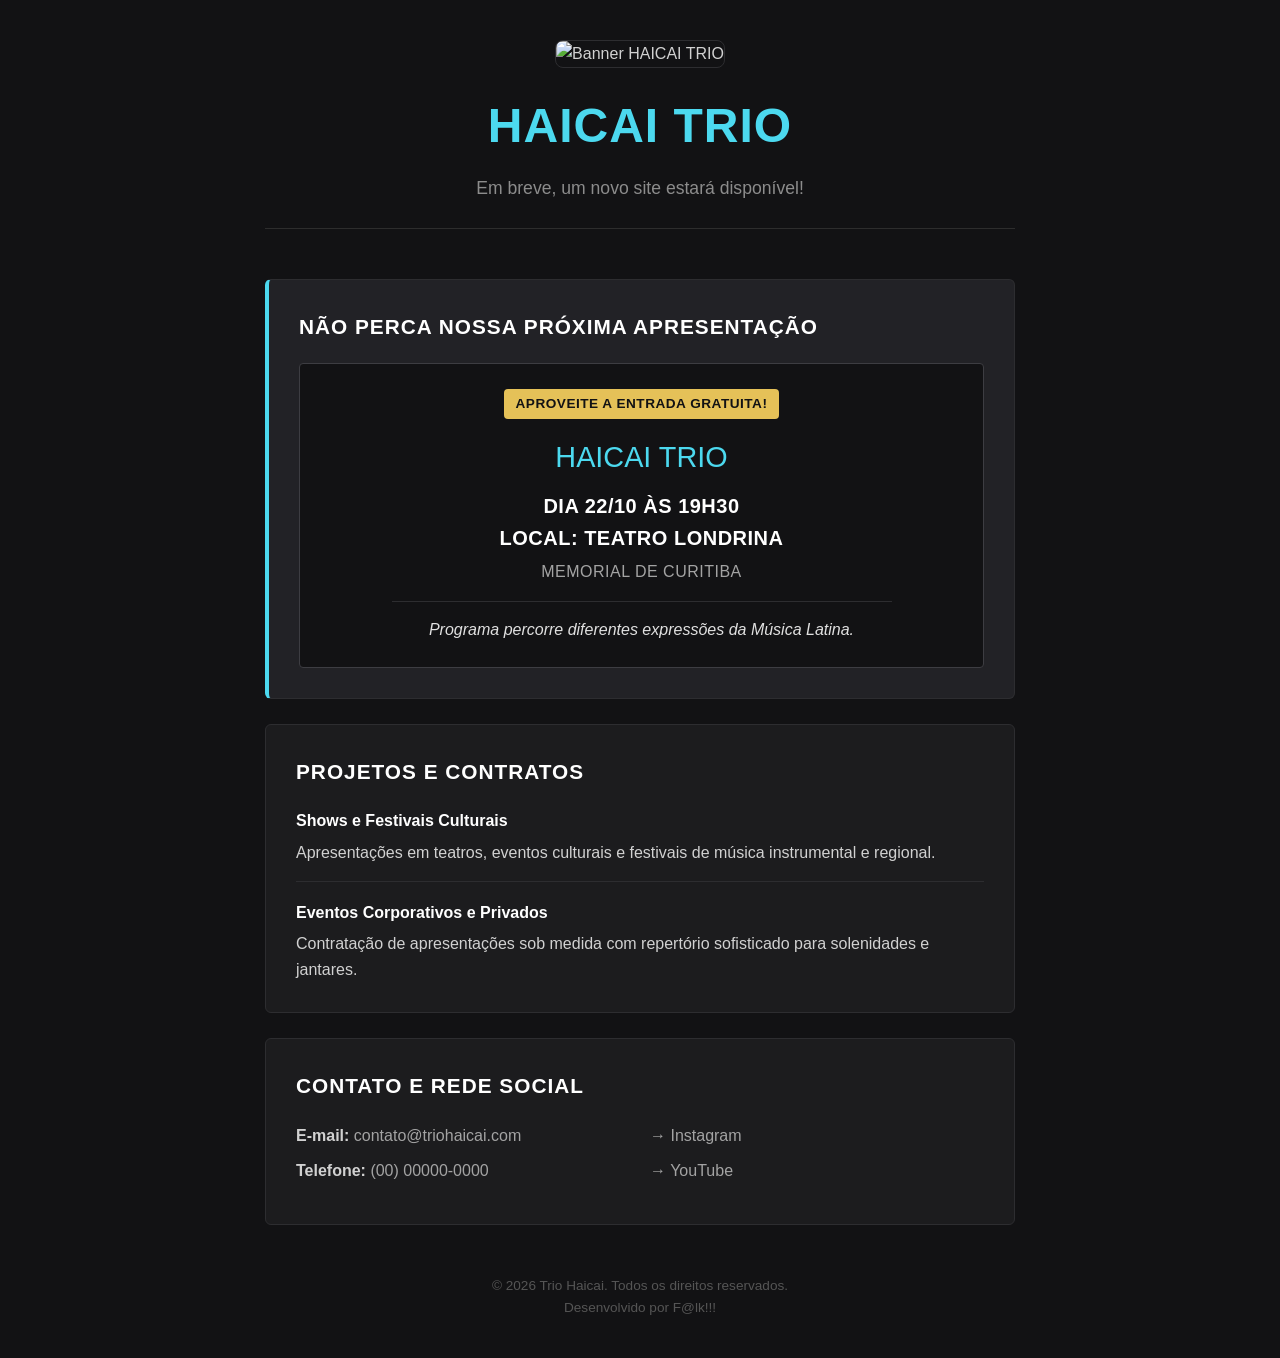
==== commit 15e2934b: "Add files via upload Novo Site, Novo Designer." ====
--- a/index.html
+++ b/index.html
@@ -1,1006 +1,271 @@
 <!DOCTYPE html>
-<!-- saved from url=(0026)https://haicaitrio.com.br/ -->
-<html lang="pt-BR"><head><meta http-equiv="Content-Type" content="text/html; charset=UTF-8">
-  
-  <meta name="viewport" content="width=device-width, initial-scale=1.0, viewport-fit=cover">
-  <meta name="theme-color" content="#0A0B0D">
-  
-
-<title>Haicai Trio — Música de Concerto com Influência Brasileira</title>
-
-  <meta name="title" content="Haicai Trio — Música de Concerto com Influência Brasileira">
-  <meta name="generator" content="Haicai Trio">
-  <meta name="description" content="Haicai Trio apresenta música de concerto com influência brasileira, reunindo clarineta, clarone e piano em uma formação criativa, em Curitiba.">
-  <meta name="author" content="Haicai Trio">
-  <meta name="robots" content="index, follow">
-  <link rel="canonical" href="https://haicaitrio.com.br/">
-
-  <meta name="geo.region" content="BR-PR">
-  <meta name="geo.placename" content="Curitiba">
-
-  <meta property="og:title" content="Haicai Trio — Música de Concerto com Influência Brasileira">
-  <meta property="og:site_name" content="Haicai Trio">
-  <meta property="og:description" content="Conheça o Haicai Trio, grupo curitibano formado por clarineta, clarone e piano, com repertório de concerto, influência brasileira e apresentações em espaços culturais.">
-  <meta property="og:image" content="https://haicaitrio.com.br/img/compartilhar-haicaitrio.png">
-  <meta property="og:image:width" content="1200">
-  <meta property="og:image:height" content="630">
-  <meta property="og:image:alt" content="Haicai Trio com clarineta, clarone e piano em fundo artístico escuro">
-  <meta property="og:url" content="https://haicaitrio.com.br">
-  <meta property="og:type" content="website">
-  <meta property="og:locale" content="pt_BR">
-
-  <meta name="twitter:card" content="summary_large_image">
-  <meta name="twitter:title" content="Haicai Trio — Música de Concerto com Influência Brasileira">
-  <meta name="twitter:description" content="Clarineta, clarone e piano em uma formação singular. Conheça o Haicai Trio e suas apresentações em Curitiba.">
-  <meta name="twitter:image" content="https://haicaitrio.com.br/img/compartilhar-haicaitrio.png">
-
-  <meta class="swiftype" name="body" data-type="text" content="Haicai Trio apresenta música de concerto com influência brasileira, reunindo clarineta, clarone e piano em uma formação criativa, elegante e expressiva em Curitiba.">
-  <meta class="swiftype" name="type" data-type="string" content="page">
-  <meta class="swiftype" name="title" data-type="string" content="Haicai Trio — Clarineta, Clarone e Piano">
-
-  <link rel="icon" type="image/x-icon" href="https://haicaitrio.com.br/favicon.ico">
-
-  <script type="application/ld+json">
-    {
-      "@context": "https://schema.org",
-      "@type": "MusicGroup",
-      "name": "Haicai Trio",
-      "url": "https://haicaitrio.com.br/",
-      "logo": "https://haicaitrio.com.br/img/logo-haicai-trio.webp",
-      "image": "https://haicaitrio.com.br/img/compartilhar-haicaitrio.png",
-      "description": "Haicai Trio apresenta música de concerto com influência brasileira, reunindo clarineta, clarone e piano em uma formação criativa, elegante e expressiva.",
-      "genre": ["Música de concerto", "Música brasileira", "Música instrumental"],
-      "foundingLocation": { "@type": "Place", "name": "Curitiba, Paraná, Brasil" },
-      "areaServed": { "@type": "Place", "name": "Curitiba" },
-      "sameAs": ["https://www.instagram.com/haicai_trio/"]
-    }
-  </script>
-
-  <script type="application/ld+json">
-    {
-      "@context": "https://schema.org",
-      "@type": "WebSite",
-      "url": "https://haicaitrio.com.br/",
-      "name": "Haicai Trio",
-      "description": "Site oficial do Haicai Trio, grupo formado por clarineta, clarone e piano.",
-      "potentialAction": {
-        "@type": "SearchAction",
-        "target": { "@type": "EntryPoint", "urlTemplate": "https://haicaitrio.com.br/?q={search_term_string}" },
-        "query-input": "required name=search_term_string"
-      }
-    }
-  </script>
-
-  <link rel="preload" href="https://haicaitrio.com.br/fonts/inter-v20-latin-regular.woff2" as="font" type="font/woff2" crossorigin="">
-  <link rel="preload" href="https://haicaitrio.com.br/fonts/inter-v20-latin-800.woff2" as="font" type="font/woff2" crossorigin="">
-  <link rel="preload" href="https://haicaitrio.com.br/img/haicai-trio-bg.webp" as="image" fetchpriority="high">
-
-
-  <script src="https://cdn.tailwindcss.com"></script>
-  <script>tailwind.config={theme:{extend:{colors:{cyan:"#67e8f9",ink:"#0A0B0D",pearl:"#f5f5f4",mist:"#64748b",softGraphite:"#17191d"},fontFamily:{sans:["Inter","sans-serif"],display:["Inter","sans-serif"],syne:["Inter","sans-serif"]}}}}</script>
-  <style>
-      .logo {
-    display: flex;
-    align-items: center;
-    gap: 10px;
-    font-weight: 700;
-    font-size: 1.15rem;
-    letter-spacing: -.02em;
-}
-  </style>
+<html lang="pt-BR">
+<head>
+    <meta charset="UTF-8">
+    <meta name="viewport" content="width=device-width, initial-scale=1.0">
+    <title>HAICAI TRIO - Em Breve</title>
+    <style>
+        /* Configurações Gerais e Cores Base */
+        * {
+            margin: 0;
+            padding: 0;
+            box-sizing: border-box;
+        }
+
+        body {
+            font-family: 'Arial Black', 'Impact', 'Helvetica Neue', Arial, sans-serif;
+            background-color: #121214; /* Cinza grafite muito escuro, quase preto */
+            color: #d1d1d1;            /* Texto cinza claro */
+            line-height: 1.6;
+            padding: 40px 20px;
+        }
+
+        .container {
+            max-width: 750px;
+            margin: 0 auto;
+        }
+
+        /* Cabeçalho Ajustado com o Banner no Topo */
+        header {
+            text-align: center;
+            margin-bottom: 50px;
+            padding-bottom: 25px;
+            border-bottom: 1px solid #2d2d2d;
+        }
+
+        .header-banner {
+            max-width: 100%;
+            height: auto;
+            border-radius: 8px;
+            margin-bottom: 20px;
+            border: 1px solid #2d2d30;
+        }
+
+        h1 {
+            font-size: 3rem;
+            color: #4cd9ef; /* Azul Ciano idêntico ao da imagem */
+            letter-spacing: 1px;
+            margin-bottom: 10px;
+            text-transform: uppercase;
+            font-weight: 900;
+        }
+
+        .subtitle {
+            font-family: 'Helvetica Neue', Arial, sans-serif;
+            font-size: 1.1rem;
+            color: #8c8c8c;
+            font-weight: 300;
+        }
+
+        /* Seções e Blocos do Layout */
+        section {
+            font-family: 'Helvetica Neue', Arial, sans-serif;
+            background-color: #1c1c1e; /* Bloco cinza escuro */
+            border: 1px solid #2d2d30;
+            border-radius: 6px;
+            padding: 30px;
+            margin-bottom: 25px;
+        }
+
+        h2 {
+            font-size: 1.3rem;
+            color: #ffffff;
+            margin-bottom: 20px;
+            text-transform: uppercase;
+            letter-spacing: 1px;
+            font-weight: 600;
+        }
+
+        /* Destaque da Apresentação Musical (Limpo e Direto) */
+        .featured-event {
+            border-left: 4px solid #4cd9ef;
+            background-color: #222226;
+        }
+
+        .event-box {
+            background-color: #121214;
+            border: 1px solid #3d3d42;
+            padding: 25px;
+            text-align: center;
+            border-radius: 4px;
+        }
+
+        .event-badge {
+            display: inline-block;
+            background-color: #e5c158; /* Amarelo ouro para a entrada franca */
+            color: #121214;
+            font-size: 0.85rem;
+            font-weight: bold;
+            padding: 4px 12px;
+            border-radius: 4px;
+            margin-bottom: 15px;
+            text-transform: uppercase;
+            letter-spacing: 0.5px;
+        }
+
+        .event-title {
+            font-family: 'Arial Black', sans-serif;
+            font-size: 1.8rem;
+            color: #4cd9ef;
+            margin-bottom: 10px;
+        }
+
+        .event-details {
+            font-size: 1.25rem;
+            color: #ffffff;
+            font-weight: bold;
+            text-transform: uppercase;
+            letter-spacing: 0.5px;
+            margin-bottom: 15px;
+        }
+
+        .event-description {
+            font-size: 1rem;
+            color: #e0e0e0;
+            font-style: italic;
+            border-top: 1px solid #2d2d30;
+            padding-top: 15px;
+            max-width: 500px;
+            margin: 0 auto;
+        }
+
+        /* Lista de Projetos e Contratos */
+        .projects-list {
+            list-style: none;
+        }
+
+        .projects-list li {
+            margin-bottom: 18px;
+            padding-bottom: 15px;
+            border-bottom: 1px solid #2d2d30;
+        }
+
+        .projects-list li:last-child {
+            margin-bottom: 0;
+            padding-bottom: 0;
+            border-bottom: none;
+        }
+
+        .project-title {
+            font-weight: bold;
+            color: #ffffff;
+            display: block;
+            margin-bottom: 6px;
+        }
+
+        /* Contatos e Redes */
+        .grid-footer {
+            display: grid;
+            grid-template-columns: 1fr 1fr;
+            gap: 20px;
+        }
+
+        @media (max-width: 550px) {
+            .grid-footer {
+                grid-template-columns: 1fr;
+            }
+        }
+
+        ul.info-links {
+            list-style: none;
+        }
+
+        ul.info-links li {
+            margin-bottom: 10px;
+        }
+
+        a {
+            color: #a3a3a3;
+            text-decoration: none;
+            transition: color 0.2s ease;
+        }
+
+        a:hover {
+            color: #4cd9ef;
+        }
+
+        footer {
+            font-family: 'Helvetica Neue', Arial, sans-serif;
+            text-align: center;
+            margin-top: 50px;
+            color: #555555;
+            font-size: 0.85rem;
+        }
+    </style>
 </head>
-<link rel="stylesheet" href="style.css">
-<body class="noise font-sans antialiased">
-<!-- Header -->
-  <header class="fixed top-0 left-1/2 -translate-x-1/2 z-50 w-full max-h-[96px] bg-black md:bg-ink/75 md:backdrop-blur-xl border-b border-white/5">
-    <div class="relative z-10 max-w-7xl mx-auto px-6">
-      <div class="px-6 md:px-12 h-20 flex items-center justify-between">
-        <a href="#home" aria-label="link abertura site" class="font-display text-xl md:text-2xl font-black tracking-tight uppercase">
-          <span class="text-cyan">haicai</span>trio
-        </a>
-
-        <nav class="hidden md:flex items-center gap-8 text-xs font-semibold uppercase tracking-[.18em] text-white/80" aria-label="Navegação principal">
-          <a href="#curriculos" class="hover:text-cyan transition">Integrantes</a>
-          <a href="#historia" class="hover:text-cyan transition">História</a>
-          <a href="#concertos" class="hover:text-cyan transition">Concertos</a>
-          <a href="#agenda" class="hover:text-cyan transition">Agenda</a>
-          <a href="#contato" class="hover:text-cyan transition">Contato</a>
-        </nav>
-
-        <a href="#contato" aria-label="link contatos Haicai Trio" class="hidden sm:inline-flex rounded-full border border-cyan px-5 py-2 text-xs font-bold uppercase tracking-[.18em] text-cyan hover:bg-cyan hover:text-ink transition">
-          Convide
-        </a>
-      </div>
+<body>
+
+    <div class="container">
+
+        <!-- Informação do Site com Banner no Topo -->
+        <header>
+            <img src="./banner.jpg" alt="Banner HAICAI TRIO" class="header-banner">
+            <h1>HAICAI TRIO</h1>
+            <p class="subtitle">Em breve, um novo site estará disponível!</p>
+        </header>
+
+        <!-- Próxima Apresentação -->
+        <section class="featured-event">
+            <h2>Não Perca Nossa Próxima Apresentação</h2>
+            <div class="event-box">
+                <span class="event-badge">Aproveite a Entrada Gratuita!</span>
+                <div class="event-title">HAICAI TRIO</div>
+                <div class="event-details">
+                    Dia 22/10 às 19h30 <br>
+                    Local: Teatro Londrina <br>
+                    <span style="font-size: 1rem; color: #a3a3a3; font-weight: normal;">Memorial de Curitiba</span>
+                </div>
+                <p class="event-description">
+                    Programa percorre diferentes expressões da Música Latina.
+                </p>
+            </div>
+        </section>
+
+        <!-- Projetos e Contratos -->
+        <section>
+            <h2>Projetos e Contratos</h2>
+            <ul class="projects-list">
+                <li>
+                    <span class="project-title">Shows e Festivais Culturais</span>
+                    <p>Apresentações em teatros, eventos culturais e festivais de música instrumental e regional.</p>
+                </li>
+                <li>
+                    <span class="project-title">Eventos Corporativos e Privados</span>
+                    <p>Contratação de apresentações sob medida com repertório sofisticado para solenidades e jantares.</p>
+                </li>
+            </ul>
+        </section>
+
+        <!-- Contato e Rede Social -->
+        <section>
+            <h2>Contato e Rede Social</h2>
+            <div class="grid-footer">
+                <div>
+                    <ul class="info-links">
+                        <li><strong>E-mail:</strong> <a href="mailto:contato@triohaicai.com">contato@triohaicai.com</a></li>
+                        <li><strong>Telefone:</strong> <a href="tel:+5500000000000">(00) 00000-0000</a></li>
+                    </ul>
+                </div>
+                <div>
+                    <ul class="info-links">
+                        <li><a href="#" target="_blank">→ Instagram</a></li>
+                        <li><a href="#" target="_blank">→ YouTube</a></li>
+                    </ul>
+                </div>
+            </div>
+        </section>
+
+
+
+
+        <!-- Direitos Autorais -->
+        <footer>
+            <p>&copy; 2026 Trio Haicai. Todos os direitos reservados.</p>
+	    <p> Desenvolvido por F@lk!!! </p>
+
+        </footer>
+
     </div>
-  </header>
-  <!-- Hero -->
-  <section id="home" class="relative overflow-hidden text-white pt-36 pb-20 md:pt-44 md:pb-28 h-screen flex flex-row items-end md:items-center">
-    <!-- CORREÇÃO: Adicionados width e height equivalentes à proporção 1:1 intrínseca -->
-    <img src="https://haicaitrio.com.br/img/haicai-trio-bg.webp" alt="Haicaitrio - Clarinete, clarone e Piano" width="668" height="668" class="absolute inset-y-0 top-16 md:top-16 w-full md:w-[50%] md:right-8 object-cover" fetchpriority="high" loading="eager" decoding="async">
-
-<!-- REMOVIDO o lg:pl-24 daqui para não empurrar a imagem ou quebrar o grid -->
-
-
-<div class="relative z-10 max-w-7xl mx-auto px-6">
-  
-  <div class="grid lg:grid-cols-2 gap-12 min-h-[500px]">
-    
-    <!-- 1. TEXTO VERTICAL (Mantido na extrema esquerda) -->
-    <div class="absolute inset-y-0 left-0 hidden lg:flex flex-col items-center justify-center gap-5 text-white/60">
-      <span class="h-20 w-px bg-white/15"></span>
-      <span class="vertical-line text-[10px] uppercase tracking-[.35em] [writing-mode:vertical-lr] rotate-180 whitespace-nowrap">
-        Brazilian Chamber Music
-      </span>
-      <span class="h-20 w-px bg-white/15"></span>
-    </div>
-
-    <!-- 2. BLOCO DE TEXTO DO TRIO (ATUALIZADO) -->
-    <!-- Adicionado 'lg:pl-32' para uma margem grande na esquerda e 'h-full justify-center' para distribuir o espaço vertical -->
-    <div class="text-white lg:pl-32 flex flex-col justify-center h-full py-8">
-      
-      <span class="text-[11px] tracking-[.3em] uppercase text-white/50 mb-6 block leading-relaxed">
-        Clarineta &bull; Piano &bull; Clarone
-      </span>
-      
-      <!-- 'leading-[0.85]' deixa o HAICAI e o TRIO bem colados e imponentes -->
-      <h1 class="text-5xl lg:text-[76px] font-black uppercase leading-[0.85] tracking-tight mb-8">
-        <span class="text-[#dcb07a]">Haicai</span><br>Trio
-      </h1>
-      
-      <!-- REMOVIDO o max-w-md para o parágrafo ocupar toda a largura disponível da sua coluna -->
-      <p class="text-sm lg:text-[15px] text-white/70 leading-relaxed font-light">
-        Um encontro entre sensibilidade, técnica e criação sonora. O Haicai Trio apresenta músicas de concerto com influência brasileira.
-      </p>
-      
-    </div>
-
-    <!-- 3. SUA IMAGEM AO LADO (Mantida) -->
-    <div class="w-full flex items-center">
-      <!-- O código ou tag <img> da foto dos músicos entra aqui -->
-    </div>
-
-  </div>
-</div>
-
-        <div class="grid lg:grid-cols-2 gap-10 px-6 md:px-12 md:py-28">
-          <div class="max-w-7xl">
-            <span class="inline-flex items-center gap-3 text-xs font-bold uppercase tracking-[.28em] mb-6">
-              <span class="w-10 h-px bg-cyan hidden"></span>
-              clarineta · piano · clarone
-            </span>
-
-            <h1 class="font-display text-5xl md:text-7xl lg:text-8xl font-black leading-[.9] tracking-tight uppercase">
-              <span class="text-cyan">Haicai</span> <br>
-              Trio
-            </h1>
-
-            <p class="mt-7 text-white/80 text-base md:text-lg leading-relaxed max-w-lg">
-              Um encontro entre sensibilidade, técnica e criação sonora. O
-              Haicai Trio apresenta músicas de concerto com influência
-              brasileira.
-            </p>
-          </div>
-
-          <!-- CORREÇÃO: Removido o 'block' conflitante, mantendo apenas flex/hidden de forma limpa -->
-          <div class="flex md:hidden justify-end">
-            <a href="#curriculos" aria-label="link curriculos Haicai Trio" class="text-white/80 animate-bounce">
-              <svg xmlns="http://www.w3.org/2000/svg" fill="none" viewBox="0 0 24 24" stroke-width="1.5" stroke="currentColor" class="size-6 animate-pulse">
-                <path stroke-linecap="round" stroke-linejoin="round" d="M19.5 13.5 12 21m0 0-7.5-7.5M12 21V3"></path>
-              </svg>
-            </a>
-          </div>
-        </div>
-      </div>
-    </div>
-  </section>
-
-  <!-- Agenda -->
-  <section id="agenda">
-    <div class="relative z-10 max-w-7xl mx-auto px-6">
-      <div class="grid lg:grid-cols-[.7fr_1.3fr] gap-14">
-        <div>
-          <span class="text-cyan text-xs font-bold uppercase tracking-[.28em]">próximas datas</span>
-          <h2 class="font-display text-4xl md:text-5xl font-black uppercase mt-3">
-            Agenda
-          </h2>
-          <p class="text-white/80 mt-5 leading-relaxed">
-            Fique por dentro dos próximos concertos e apresentações.
-          </p>
-        </div>
-
-        <div class="space-y-4">
-          <article class="flex flex-col  rounded-2xl border border-white/10 bg-ink/70 p-6">
-            <div class="flex flex-row  gap-5 items-center">
-
-             <div class="flex flex-col md:flex-row">
-               <div class="w-24 shrink-0 text-center rounded-xl border border-cyan/40 p-4 ">
-                <p class="text-cyan text-xs font-bold uppercase">data</p>
-                <strong class="text-2xl font-black">24/07</strong>
-              </div>
-              
-              <div class="w-24 shrink-0 text-center rounded-xl border border-cyan/40 p-4">
-                <p class="text-cyan text-xs font-bold uppercase">Horário</p>
-                <strong class="text-2xl font-black">20h30</strong>
-              </div>
-             </div>
-              <div>
-                <h3 class="font-display text-xl font-black">
-                  Palco dos 5 sentidos
-                </h3>
-                <p class="text-white/80 text-sm mt-2">
-                  Rua Barão do Rio Branco, 438 - Centro,Curitiba - PR
-                </p>
-              </div>
-
-            </div>
-            <h3 class="font-bold text-cyan mt-8 ">TRIO HAICAI apresenta: <span class="text-white">TRAVESSIAS</span></h3>
-            <p class="mt-4 ">
-              Travessias é um convite para percorrer diferentes paisagens sonoras, conectando épocas, culturas e formas
-              de expressão musical. Ao longo do concerto, o público será conduzido por uma jornada que parte da tradição
-              europeia, atravessa a diversidade da experiência latino-americana e chega à riqueza melódica e rítmica da
-              música brasileira. Mais do que uma sequência de obras, o programa propõe um encontro entre mundos que
-              dialogam por meio da memória, da emoção e da imaginação.
-            </p>
-             <div class="grid grid-cols-1 md:grid-cols-2 gap-4 mt-8 ">
-
-
-              <!--<a href="https://palcodos5sentidos.com.br/reservar-ingresso/"
-                title="Link para Reservas - Palco dos 5 Sentidos"
-                aria-label="Link para reservas no site https://palcodos5sentidos.com.br/ " target="_blank"
-                rel="noopener noreferrer"
-                class="sm:inline-flex rounded-full border border-cyan px-5 py-2 text-xs font-bold uppercase tracking-[.18em]    bg-cyan text-black transition  ">FAÇA
-             SUA RESERVA</a> -->
-
-              <a href="https://palcodos5sentidos.com.br/eventos-rp/trio-haicai/" title="Clique e leio programa completo no site do Palco dos 5 Sentidos" aria-label="Clique e leio programa completo no site do Palco dos 5 Sentido https://palcodos5sentidos.com.br/ " target="_blank" rel="noopener noreferrer" class="sm:inline-flex rounded-full border border-cyan px-5 py-2 text-xs font-bold uppercase tracking-[.18em] text-cyan hover:bg-cyan hover:text-ink transition">LEIA O 
-                PROGRAMA COMPLETO</a>
-
-            </div>
-           
-          </article>
-        </div>
-      </div>
-    </div>
-  </section>
-
-
-
-  <!-- Currículos -->
-  <section id="curriculos">
-    <div class="relative z-10 max-w-7xl mx-auto px-6">
-      <div class="flex flex-col md:flex-row md:items-end md:justify-between gap-6 mb-14">
-        <div>
-          <span class="text-cyan text-xs font-bold uppercase tracking-[.28em]">integrantes</span>
-          <h2 class="font-display text-4xl md:text-5xl font-black uppercase mt-3">
-            Currículos
-          </h2>
-        </div>
-        <p class="text-white/80 max-w-md leading-relaxed">
-          Espaço para apresentar a trajetória artística, formação e principais
-          atuações dos músicos do trio.
-        </p>
-      </div>
-
-      <div class="grid md:grid-cols-3 gap-6">
-        <!-- Samuel -->
-        <article class="card-curriculo group rounded-[2rem] bg-ink/80 border border-white/10 md:p-7 hover:border-cyan/60 transition flex flex-col md:flex-col">
-          <div class="h-[250px] rounded-[1.5rem] bg-gradient-to-br from-white/10 to-white/0 mb-0 md:mb-7 flex items-center justify-center overflow-hidden">
-            <img src="https://haicaitrio.com.br/img/samuel_junior_clarineta.webp" class="w-full h-full object-cover object-top rounded-[1.5rem]" alt="Samuel Júnior">
-          </div>
-
-          <div class="m-4">
-            <p class="text-cyan text-xs font-bold uppercase tracking-[.22em]">
-              Clarineta
-            </p>
-            <h3 class="font-display text-2xl font-black mt-3">
-              Samuel Júnior
-            </h3>
-
-            <div class="mt-4 border-t border-white/10 pt-4">
-              <button type="button" data-modal-open="modal-samuel" class="w-full flex items-center justify-end gap-4 cursor-pointer text-[12px] font-bold uppercase tracking-[.16em] text-pearl/50 hover:text-cyan transition text-right">
-                Ver currículo
-                <span class="text-cyan text-lg leading-none">+</span>
-              </button>
-            </div>
-          </div>
-        </article>
-        <!-- Ralph -->
-        <article class="card-curriculo group rounded-[2rem] bg-ink/80 border border-white/10 md:p-7 hover:border-cyan/60 transition flex flex-col md:flex-col">
-          <div class="h-[250px] rounded-[1.5rem] bg-gradient-to-br from-white/10 to-white/0 mb-0 md:mb-7 flex items-center justify-center overflow-hidden">
-            <img src="https://haicaitrio.com.br/img/ralph_biscouto_piano.webp" class="w-full h-full object-cover object-top rounded-[1.5rem]" alt="Ralph Biscouto">
-          </div>
-
-          <div class="m-4">
-            <p class="text-cyan text-xs font-bold uppercase tracking-[.22em]">
-              Piano
-            </p>
-            <h3 class="font-display text-2xl font-black mt-3">
-              Ralph Biscouto
-            </h3>
-
-            <div class="mt-4 border-t border-white/10 pt-4">
-              <button type="button" data-modal-open="modal-ralph" class="w-full flex items-center justify-end gap-4 cursor-pointer text-[12px] font-bold uppercase tracking-[.16em] text-pearl/50 hover:text-cyan transition text-right">
-                Ver currículo
-                <span class="text-cyan text-lg leading-none">+</span>
-              </button>
-            </div>
-          </div>
-        </article>
-        <!-- Mateus -->
-        <article class="card-curriculo group rounded-[2rem] bg-ink/80 border border-white/10 md:p-7 hover:border-cyan/60 transition flex flex-col md:flex-col">
-          <div class="h-[250px] rounded-[1.5rem] bg-gradient-to-br from-white/10 to-white/0 mb-0 md:mb-7 flex items-center justify-center overflow-hidden">
-            <img src="https://haicaitrio.com.br/img/mateus_falkemback_clarone.webp" class="w-full h-full object-cover object-top rounded-[1.5rem]" alt="Mateus Falkemback">
-          </div>
-
-          <div class="m-4">
-            <p class="text-cyan text-xs font-bold uppercase tracking-[.22em]">
-              Clarone
-            </p>
-            <h3 class="font-display text-2xl font-black mt-3">
-              Mateus Falkemback
-            </h3>
-
-            <div class="mt-4 border-t border-white/10 pt-4">
-              <button type="button" data-modal-open="modal-mateus" class="w-full flex items-center justify-end gap-4 cursor-pointer text-[12px] font-bold uppercase tracking-[.16em] text-pearl/50 hover:text-cyan transition text-right">
-                Ver currículo
-                <span class="text-cyan text-lg leading-none">+</span>
-              </button>
-            </div>
-          </div>
-        </article>
-      </div>
-    </div>
-  </section>
-
-  <!-- História -->
-  <section id="historia">
-    <div class="relative z-10 max-w-7xl mx-auto px-6">
-      <div class="grid lg:grid-cols-[.8fr_1.2fr] gap-14 items-start">
-        <div class="hidden md:block top-28">
-          <img src="https://haicaitrio.com.br/img/haicai-trio-bg.webp" class="rounded-2xl py-4" alt="foto Haicai Trio">
-        </div>
-
-        <div class="space-y-7 text-white/80 text-lg leading-relaxed">
-          <span class="text-cyan text-xs font-bold uppercase tracking-[.28em]">sobre o grupo</span>
-          <h2 class="font-display text-4xl md:text-5xl font-black uppercase mt-3">
-            História
-          </h2>
-          <p>
-            O Trio Haicai nasceu do desejo de explorar novas possibilidades
-            sonoras, reunindo a expressividade da clarineta, a intensidade do
-            clarone e a riqueza harmônica do piano em uma formação
-            instrumental singular.
-          </p>
-          <p>
-            Com cerca de três anos de trajetória, o Trio se destaca no cenário
-            musical de Curitiba como grupo de excelência, apresentando-se em
-            diversos espaços culturais da cidade e conquistando o público com
-            um trabalho sensível, criativo e envolvente.
-          </p>
-          <p>
-            A formação instrumental é inovadora e arrojada. Sua proposta
-            consiste em explorar arranjos e ampliar composições originais, mas
-            também adaptar o repertório tradicional brasileiro e
-            internacional, para demonstrar a riqueza de sonoridades dos três
-            instrumentos.
-          </p>
-          <p>
-            Em suas apresentações, o Trio Haicai busca criar uma experiência
-            especial, próxima e expressiva, conectando o público à música de
-            concerto por meio de uma identidade artística marcada pela
-            sensibilidade e pela brasilidade.
-          </p>
-        </div>
-      </div>
-    </div>
-  </section>
-
-  <!-- Concertos -->
-  <section id="concertos">
-    <div class="absolute inset-0 opacity-20 bg-radialGlow"></div>
-    <div class="relative z-10 max-w-7xl mx-auto px-2 md:px-4">
-      <div class="flex flex-col md:flex-row md:items-end md:justify-between gap-6 mb-14">
-        <div>
-          <span class="text-cyan text-xs font-bold uppercase tracking-[.28em]">repertório e palco
-          </span>
-          <h2 class="font-display text-4xl md:text-5xl font-black uppercase mt-3">
-            Concertos
-          </h2>
-        </div>
-        <p class="text-white/80 max-w-md leading-relaxed">
-          Programas pensados para salas de concerto, eventos culturais,
-          festivais, projetos educativos e apresentações especiais.
-        </p>
-      </div>
-
-      <div class="divide-y divide-white/10">
-        <!-- paco 2025 -->
-        <div class="card-curriculo py-8 group grid grid-cols-1 md:grid-cols-[1fr_2fr_1fr] items-center gap-6 transition-all duration-300 hover:px-4">
-          <div class="shrink-0 overflow-hidden img-concerto rounded-xl">
-            <!-- style="width: 200px; height: 60px;" -->
-            <img src="https://haicaitrio.com.br/img/capa-video-paco-2025.webp" class="block w-full h-full object-cover transition-all duration-700 group-hover:scale-105" alt="Haicai Trio no Paço da Liberdade">
-          </div>
-          <div>
-            <h3 class="font-syne text-2xl font-bold uppercase tracking-tight text-white">
-              Série de Música de Câmara
-            </h3>
-            <p class="text-xs text-white/80 mt-1">
-              Programa "Belas no Paço" no Sesc Paço da Liberdade — Obras de
-              Glinka, Debussy e Pixinguinha.
-            </p>
-          </div>
-          <div class="flex justify-start">
-            <button type="button" data-modal-open="modal-video-paco-2025" aria-label="modal-video-paco-2025" class="w-full flex items-center justify-end gap-4 cursor-pointer text-[12px] font-bold uppercase tracking-[.16em] text-pearl/50 hover:text-cyan transition text-right">
-              <svg xmlns="http://www.w3.org/2000/svg" fill="none" viewBox="0 0 24 24" stroke-width="1.5" stroke="currentColor" class="size-6 text-cyan mr-2">
-                <path stroke-linecap="round" stroke-linejoin="round" d="M21 7.5V18M15 7.5V18M3 16.811V8.69c0-.864.933-1.406 1.683-.977l7.108 4.061a1.125 1.125 0 0 1 0 1.954l-7.108 4.061A1.125 1.125 0 0 1 3 16.811Z"></path>
-              </svg>
-              Clique para assistir
-            </button>
-          </div>
-        </div>
-        <!-- redentor 2025 -->
-        <div class="card-curriculo py-8 group grid grid-cols-1 md:grid-cols-[1fr_2fr_1fr] items-center gap-6 transition-all duration-300 hover:px-4">
-          <div class="shrink-0 overflow-hidden img-concerto rounded-xl">
-            <img src="https://haicaitrio.com.br/img/capa-video-musica-na-redentor-2025.webp" class="block w-full h-full object-cover transition-all duration-700 group-hover:scale-105" alt="Haicai Trio no Paço da Liberdade">
-          </div>
-          <div>
-            <h3 class="font-syne text-2xl font-bold uppercase tracking-tight text-white">
-              Projeto Música na Redentor
-            </h3>
-            <p class="text-xs text-white/80 mt-1">
-              Repertório de fusão unindo a tradição de concerto com arranjos
-              criativos da música erudita e popular.
-            </p>
-          </div>
-          <div class="flex justify-start">
-            <button type="button" data-modal-open="modal-video-redentor-2025" aria-label="modal-video-redentor-2025" class="w-full flex items-center justify-end gap-4 cursor-pointer text-[12px] font-bold uppercase tracking-[.16em] text-pearl/50 hover:text-cyan transition text-right">
-              <svg xmlns="http://www.w3.org/2000/svg" fill="none" viewBox="0 0 24 24" stroke-width="1.5" stroke="currentColor" class="size-6 text-cyan mr-2">
-                <path stroke-linecap="round" stroke-linejoin="round" d="M21 7.5V18M15 7.5V18M3 16.811V8.69c0-.864.933-1.406 1.683-.977l7.108 4.061a1.125 1.125 0 0 1 0 1.954l-7.108 4.061A1.125 1.125 0 0 1 3 16.811Z"></path>
-              </svg>
-              Clique para assistir
-            </button>
-          </div>
-        </div>
-        <!-- festival clarinetas 2024 -->
-        <div class="card-curriculo py-8 group grid grid-cols-1 md:grid-cols-[1fr_2fr_1fr] gap-6 transition-all duration-300 hover:px-4">
-          <div class="shrink-0 overflow-hidden img-concerto rounded-xl">
-            <img src="https://haicaitrio.com.br/img/capa-video-festival-clarinetas-solar-da-gloria-2024.webp" class="block w-full h-full object-cover transition-all duration-700 group-hover:scale-105" alt="Haicai Trio no Paço da Liberdade">
-          </div>
-          <div>
-            <h3 class="font-syne text-2xl font-bold uppercase tracking-tight text-white">
-              I Festival de Clarinetas de Curitiba
-            </h3>
-            <p class="text-xs text-white/80 mt-1">
-              Performance masterclass realizada no imponente Solar da Glória.
-            </p>
-          </div>
-          <div class="flex justify-start">
-            <button type="button" data-modal-open="modal-video-festival-clarinetas-2024" aria-label="modal-video-festival-clarinetas-2024" class="w-full flex items-center justify-end gap-4 cursor-pointer text-[12px] font-bold uppercase tracking-[.16em] text-pearl/50 hover:text-cyan transition text-right">
-              <svg xmlns="http://www.w3.org/2000/svg" fill="none" viewBox="0 0 24 24" stroke-width="1.5" stroke="currentColor" class="size-6 text-cyan mr-2">
-                <path stroke-linecap="round" stroke-linejoin="round" d="M21 7.5V18M15 7.5V18M3 16.811V8.69c0-.864.933-1.406 1.683-.977l7.108 4.061a1.125 1.125 0 0 1 0 1.954l-7.108 4.061A1.125 1.125 0 0 1 3 16.811Z"></path>
-              </svg>
-              Clique para assistir
-            </button>
-          </div>
-        </div>
-        <!-- paco 2024 -->
-        <div class="card-curriculo py-8 group grid grid-cols-1 md:grid-cols-[1fr_2fr_1fr] items-center gap-6 transition-all duration-300 hover:px-4">
-          <div class="shrink-0 overflow-hidden img-concerto rounded-xl">
-            <img src="https://haicaitrio.com.br/img/capa-video-paco-2024.webp" class="block w-full h-full object-cover transition-all duration-700 group-hover:scale-105" alt="Haicai Trio no Paço da Liberdade">
-          </div>
-          <div>
-            <h3 class="font-syne text-2xl font-bold uppercase tracking-tight text-white">
-              Série Concertos de Câmara
-            </h3>
-            <p class="text-xs text-white/80 mt-1">
-              Interpretação marcante de obras complexas de Mendelssohn,
-              Beethoven, Villa-Lobos e Pitombeira.
-            </p>
-          </div>
-          <div class="flex justify-start">
-            <button type="button" data-modal-open="modal-video-paco-2024" aria-label="modal-video-paco-2024" class="w-full flex items-center justify-end gap-4 cursor-pointer text-[12px] font-bold uppercase tracking-[.16em] text-pearl/50 hover:text-cyan transition text-right">
-              <svg xmlns="http://www.w3.org/2000/svg" fill="none" viewBox="0 0 24 24" stroke-width="1.5" stroke="currentColor" class="size-6 text-cyan mr-2">
-                <path stroke-linecap="round" stroke-linejoin="round" d="M21 7.5V18M15 7.5V18M3 16.811V8.69c0-.864.933-1.406 1.683-.977l7.108 4.061a1.125 1.125 0 0 1 0 1.954l-7.108 4.061A1.125 1.125 0 0 1 3 16.811Z"></path>
-              </svg>
-              Clique para assistir
-            </button>
-          </div>
-        </div>
-      </div>
-    </div>
-  </section>
-
-  <!-- Contato -->
-  <section id="contato">
-    <div class="relative z-10 max-w-7xl mx-auto px-6">
-      <div class="rounded-[2.5rem] border border-cyan/25 bg-gradient-to-br from-softGraphite to-ink p-8 md:p-12 shadow-glow">
-        <div class="flex flex-col gap-8 items-start">
-          <!-- H2 P -->
-          <div class="">
-            <h2 class="font-display text-4xl md:text-5xl font-black uppercase mt-3">
-              Leve o <span class="text-cyan">Haicai Trio</span><br>
-              para o seu Espaço Cultural
-            </h2>
-            <p class="text-white/80 mt-5 leading-relaxed">
-              Para concertos, eventos culturais, projetos educativos,
-              festivais e apresentações especiais, entre em contato e solicite
-              uma proposta.
-            </p>
-          </div>
-
-          <!-- catalise-producoes-culturais -->
-
-          <div class="flex flex-col lg:flex-row justify-between w-full gap-8">
-            <div class="w-full">
-              <span class="text-cyan text-xs font-bold uppercase tracking-[.28em]">Projetos e contratos
-              </span>
-              <div class="rounded-2xl border border-white/10 bg-radialGlow transition p-6 mt-2 font-bold flex flex-col gap-4 items-start w-full">
-                <img src="https://haicaitrio.com.br/img/catalise-producoes-culturais.webp" class="h-[64px] w-[172.26px]" alt="">
-
-                <p class="text-white/80 font-normal leading-relaxed">
-                  Catálise Produções Culturais <br>
-
-                  projetos@cataliseproducoes.com <br>
-                  Josnel Garcia de Carvalho
-
-                  <a href="https://wa.me/5541987443350?text=Quero%20conversar%20sobre%20um%20projeto%20com%20o%20Haicai%20Trio" target="_blank" rel="noopener noreferrer" class="inline-flex items-center gap-3 text-white hover:text-cyan">
-                    <img src="https://haicaitrio.com.br/img/logos_whatsapp-icon.svg" alt="WhatsApp" class="w-6 h-6">
-                    <span>41 98744-3350</span>
-                  </a>
-                </p>
-              </div>
-            </div>
-
-            <!-- contatos -->
-            <div class="w-full flex flex-col items-stretch justify-between">
-              <span class="text-cyan text-xs font-bold uppercase tracking-[.28em]">Contato e rede social
-              </span>
-              <a href="https://wa.me/5541988622622" target="_blank" rel="noopener noreferrer" aria-label="Haicai Trio no Paço da Liberdade Série de Música de Câmara" class="w-full block rounded-2xl border border-white/10 bg-ink/70 p-6 hover:border-cyan transition mt-2 font-bold flex flex-row gap-4 items-center">
-                <img src="https://haicaitrio.com.br/img/logos_whatsapp-icon.svg" alt="icone instagram">
-                <span class="text-white">Clique para enviar uma mensagem</span>
-              </a>
-
-              <a href="https://www.instagram.com/haicai_trio/" target="_blank" rel="noopener noreferrer" class="w-full block rounded-2xl border border-white/10 bg-ink/70 p-6 hover:border-cyan transition mt-2 font-bold flex flex-row gap-4 items-center">
-                <img src="https://haicaitrio.com.br/img/logo_instagram.svg" alt="Instagram" class="w-6 h-6">
-                <span class="text-white">@haicai_trio</span>
-              </a>
-            </div>
-          </div>
-        </div>
-      </div>
-    </div>
-  </section>
-
-  <!-- Footer -->
-  <footer class="px-6 md:px-12 py-14 bg-[#08090A] border-t border-white/5">
-    <div class="relative z-10 max-w-7xl mx-auto px-2 md:px-6">
-      <div class="flex flex-col md:flex-row gap-4 items-center md:justify-between text-center md:text-left">
-        <p class="font-display text-xl font-black uppercase">
-          haicai<span class="text-cyan">trio</span>
-        </p>
-        <a href="https://haicaitrio.com.br/politica-de-privacidade-e-cookies.html" aria-label="link para Política de privacidade e cookies" class="text-white/80">Política de Privacidade e Cookies</a>
-        <p class="text-white/80 text-center">
-          © 2026 HaicaiTrio. <br class="block md:hidden">
-          Todos os direitos reservados.
-        </p>
-      </div>
-      <hr class="text-white/20 mt-8">
-
-      <div class="w-full right-0 py-8 mt-8 text-white/80">
-        <p class="flex flex-col md:flex-row justify-center items-center gap-4 text-white/80 p-8 md:p-0 ">
-          <span class="text-sm text-white font-normal tracking-normal">Design por </span>
-
-          <a href="https://www.midiacomarte.com.br/" target="_blank" rel="noopener noreferrer" title="Social Media e Storymaker" aria-label="Midia Social midiacomarte">
-            <img src="https://haicaitrio.com.br/img/logo-midiacomarte-white.webp" class="max-h-[30px]" alt="Logo midiacomarte storymaker">
-          </a>
-
-          <a href="https://grifedigital.com.br/" target="_blank" rel="noopener noreferrer" aria-label="Grife Digital - Criação de sites personalizados" data-event="click_whatsapp" data-cta="footer_design" data-location="footer_page" class="text-sm font-bold tracking-[-0.05em] text-white/90 hover:text-white transition-colors"> 
-            
-            <span class="logo">
-        <img src="https://haicaitrio.com.br/img/logo-gd-grifedigital.webp" width="36" height="36" fetchapriority="high" class="max-h-[36px] font-normal " alt="">GRIFE DIGITAL
-      </span>
-          </a>
-        </p>
-      </div>
-    </div>
-  </footer>
-
-  <!-- Back to top button -->
-  <button id="backToTop" aria-label="voltar ao topo" class="fixed bottom-8 right-8 w-12 h-12 bg-mist/50 rounded-full flex items-center justify-center shadow-lg opacity-0 pointer-events-none transition-all duration-300 z-40 hover:scale-110">
-    <svg xmlns="http://www.w3.org/2000/svg" fill="none" viewBox="0 0 24 24" stroke-width="1.5" stroke="currentColor" class="size-6 w-5 h-5 text-white">
-      <path stroke-linecap="round" stroke-linejoin="round" d="m4.5 15.75 7.5-7.5 7.5 7.5"></path>
-    </svg>
-  </button>
-
-  <!-- Modal Samuel -->
-  <div id="modal-samuel" class="modal fixed inset-0 z-[999] invisible opacity-0 pointer-events-none bg-black/80 backdrop-blur-sm w-full h-full transition-opacity duration-500 ease-out">
-    <div class="modal-content w-full md:max-w-7xl h-full md:h-[90vh] mx-auto bg-[#1b1b1b] text-pearl overflow-hidden md:rounded-[2rem] shadow-soft transform opacity-0 transition-all duration-500 ease-out">
-      <div class="relative w-full md:max-w-7xl h-full md:h-[90vh] mx-auto bg-[#1b1b1b] text-pearl overflow-hidden md:rounded-[2rem] shadow-soft">
-        <div class="grid h-full min-h-0 md:grid-cols-[38%_62%]">
-          <!-- Imagem -->
-          <div class="hidden md:block relative h-[420px] md:h-full min-h-0 bg-ink overflow-hidden">
-            <img src="https://haicaitrio.com.br/img/samuel_junior_clarineta.webp" alt="Samuel Júnior Clarineta" class="absolute inset-0 w-full h-full object-cover object-top">
-
-            <div class="absolute inset-0 bg-gradient-to-t from-black/85 via-black/20 to-black/10"></div>
-
-            <div class="absolute top-8 left-8 z-10">
-              <p class="font-display text-2xl font-black">haicaitrio</p>
-            </div>
-
-            <div class="absolute bottom-10 left-8 right-8 z-10">
-              <p class="text-cyan text-lg mb-4">Clarineta</p>
-              <h3 class="font-display text-3xl md:text-3xl font-black">
-                Samuel Júnior
-              </h3>
-            </div>
-          </div>
-          <!-- Conteúdo -->
-          <div class="relative h-full min-h-0 flex flex-col px-6 md:px-16 md:py-14">
-            <!-- Texto com scroll -->
-            <div class="scroll-modal flex-1 min-h-0 max-w-4xl pr-4 md:pr-8 mt-4 md:mt-0 overflow-y-auto text-lg md:text-xl leading-relaxed space-y-6 pb-32">
-              <!-- Imagem -->
-              <div class="block md:hidden relative h-[420px] md:h-full min-h-0 bg-ink overflow-hidden">
-                <img src="https://haicaitrio.com.br/img/samuel_junior_clarineta.webp" alt="Samuel Júnior Clarineta" class="absolute inset-0 w-full h-full object-cover object-top">
-
-                <div class="absolute inset-0 bg-gradient-to-t from-black/85 via-black/20 to-black/10"></div>
-
-                <div class="absolute top-8 left-8 z-10">
-                  <p class="font-display text-2xl font-black">haicaitrio</p>
-                </div>
-
-                <div class="absolute bottom-10 left-8 right-8 z-10">
-                  <p class="text-cyan text-lg mb-4">Clarineta</p>
-                  <h3 class="font-display text-3xl md:text-3xl font-black">
-                    Samuel Júnior
-                  </h3>
-                </div>
-              </div>
-              <p>
-                Samuel Júnior é clarinetista, professor e músico, natural de Curitiba, Paraná. Iniciou seus estudos
-                musicais aos sete anos com seu pai, Samuel Pinheiro dos Santos, e aprofundou sua formação no
-                Conservatório de Música Popular Brasileira de Curitiba, onde estudou com o professor Sérgio Albach.
-              </p>
-
-              <p>
-                É bacharel em clarineta pela Escola de Música e Belas Artes do Paraná (Universidade Estadual do Paraná –
-                EMBAP/UNESPAR), sob orientação do professor Maurício Carneiro, e pós-graduado em Educação Musical pela
-                mesma instituição. Em 2018, participou do Mestrado em Clarineta na Liszt Ferenc Academy of Music, em
-                Budapeste, Hungria, sob orientação do professor Balázs Rumy.
-              </p>
-
-              <p>
-                Ao longo de sua trajetória, participou de importantes festivais nacionais e internacionais, como a
-                Oficina de Música de Curitiba, o Festival Internacional de Música SESC em Pelotas, o Festival de Música
-                nas Montanhas e o FEMUSC (Festival de Música de Santa Catarina), tendo aulas com Ubaldo Versolato,
-                Alexandre Ribeiro, Jean Louis Bergerard, Mariam Adam, Jairo Wilkens, Michel Lethiec, Luís Afonso
-                Montanha, Sérgio Burgani, Joel Barbosa e Tiago Naguel.
-              </p>
-
-              <p>
-                Foi clarinetista da Orquestra à Base de Sopro de Curitiba, onde atuou ao lado de artistas como Waltel
-                Branco, Léa Freire e Roberto Sion. Entre 2014 e 2016, atuou como primeiro clarinetista e chefe das
-                madeiras da Orquestra Sinfônica de Ponta Grossa, sob direção artística do maestro Jorge Augusto
-                Scheffer. Também, foi músico convidado da Orquestra Sinfônica do Paraná, entre 2016 e 2018.
-              </p>
-
-              <p>
-                Como solista, foi vencedor do Programa Prelúdio, realizado pela TV Cultura, sob direção musical do
-                maestro Júlio Medaglia. Na música de câmara, com o duo Dualidade Sonora, conquistou o 1º lugar no V
-                Concurso de Música de Câmara do Festival Villa-Lobos, realizado na Universidade Federal do Rio de
-                Janeiro.
-              </p>
-
-              <p>
-                Atualmente, integra o Haicai Trio, atua como músico convidado da Camerata Antiqua de Curitiba e exerce
-                atividades como clarinetista, professor e pesquisador da música de câmara.
-              </p>
-            </div>
-          </div>
-        </div>
-        <button type="button" data-modal-close="" class="absolute top-5 right-6 md:top-4 md:right-6 text-white text-5xl leading-none hover:text-cyan transition z-20" aria-label="Fechar modal">
-          ×
-        </button>
-      </div>
-    </div>
-  </div>
-  <!-- Modal Mateus -->
-  <div id="modal-mateus" class="modal fixed inset-0 z-[999] invisible opacity-0 pointer-events-none bg-black/80 backdrop-blur-sm w-full h-full transition-opacity duration-500 ease-out">
-    <div class="modal-content w-full md:max-w-7xl h-full md:h-[90vh] mx-auto bg-[#1b1b1b] text-pearl overflow-hidden md:rounded-[2rem] shadow-soft transform translate-y-8 opacity-0 transition-all duration-500 ease-out">
-      <div class="relative w-full md:max-w-7xl h-full md:h-[90vh] mx-auto bg-[#1b1b1b] text-pearl overflow-hidden md:rounded-[2rem] shadow-soft">
-        <div class="grid h-full min-h-0 md:grid-cols-[38%_62%]">
-          <!-- Imagem -->
-          <div class="hidden md:block relative h-[420px] md:h-full min-h-0 bg-ink overflow-hidden">
-            <img src="https://haicaitrio.com.br/img/mateus_falkemback_clarone.webp" alt="mateus_falkemback_clarone" class="absolute inset-0 w-full h-full object-cover object-top">
-
-            <div class="absolute inset-0 bg-gradient-to-t from-black/85 via-black/20 to-black/10"></div>
-
-            <div class="absolute top-8 left-8 z-10">
-              <p class="font-display text-2xl font-black">haicaitrio</p>
-            </div>
-
-            <div class="absolute bottom-10 left-8 right-8 z-10">
-              <p class="text-cyan text-lg mb-4">Clarone</p>
-              <h3 class="font-display text-3xl md:text-3xl font-black">
-                Mateus Falkemback
-              </h3>
-            </div>
-          </div>
-
-          <!-- Conteúdo -->
-          <div class="relative h-full min-h-0 flex flex-col px-6 md:px-16 py-4 md:py-14">
-            <!-- Texto com scroll -->
-            <div class="scroll-modal flex-1 min-h-0 max-w-4xl pr-4 md:pr-8 mt-4 md:mt-0 overflow-y-auto text-lg md:text-xl leading-relaxed space-y-6">
-              <!-- Imagem -->
-              <div class="block md:hidden relative h-[420px] md:h-full min-h-0 bg-ink overflow-hidden">
-                <img src="https://haicaitrio.com.br/img/mateus_falkemback_clarone.webp" alt="mateus_falkemback_clarone" class="absolute inset-0 w-full h-full object-cover object-top">
-
-                <div class="absolute inset-0 bg-gradient-to-t from-black/85 via-black/20 to-black/10"></div>
-
-                <div class="absolute top-8 left-8 z-10">
-                  <p class="font-display text-2xl font-black">haicaitrio</p>
-                </div>
-
-                <div class="absolute bottom-10 left-8 right-8 z-10">
-                  <p class="text-cyan text-lg mb-4">Clarone</p>
-                  <h3 class="font-display text-3xl md:text-3xl font-black">
-                    Mateus Falkemback
-                  </h3>
-                </div>
-              </div>
-              <p>
-                Mateus Falkemback é clarinetista e claronista, natural de Santa Maria, Rio Grande do Sul. Iniciou seus
-                estudos musicais aos seis anos com seu pai, Aragão Borges Falkemback, e teve seu primeiro contato com a
-                clarineta aos quinze anos, sob orientação do professor Adão Batista de Melo.
-              </p>
-
-              <p>
-                Foi integrante da Orquestra Sinfônica Jovem de Santa Maria, participando de apresentações no Brasil e no
-                exterior. Em 2005, ingressou no Bacharelado em Clarineta da Universidade Federal de Santa Maria, na
-                classe do professor Guilherme Garbosa, posteriormente transferindo sua formação para a Universidade
-                Federal do Estado do Rio de Janeiro (UNIRIO), onde estudou com os professores Fernando Silveira e Marcos
-                Passos.
-              </p>
-
-              <p>
-                Participou de masterclasses e aperfeiçoamentos com renomados clarinetistas, entre os quais, Cristiano
-                Alves, Yang Gao, Laura Sanchez, José Botelho e Jorge Montilla.
-              </p>
-
-              <p>
-                Como integrante e fundador do Quarteto de Clarinetas Ômega, representou o Brasil no XXI Festival
-                Internacional de Orquestras Jovens da Europa (Eurochestries), na França, retornando ao país em turnê
-                internacional. Com o grupo, conquistou o primeiro lugar no II Concurso de Piano e Música de Câmara
-                Eduardo Tagliatti e no II Concurso de Música de Câmara Furnas Festival Villa-Lobos.
-              </p>
-
-              <p>
-                Atuou junto à Orquestra Sinfônica Brasileira e integrou a Banda Filarmônica do Rio de Janeiro entre 2010
-                e 2019, inicialmente como clarinetista baixo e, posteriormente, como clarinetista spalla,
-                apresentando-se em importantes salas de concerto do Estado. Nesse período, realizou a estreia mundial da
-                obra Bass Clarinet Speedway, de Armando Ghidoni, escrita em sua homenagem.
-              </p>
-
-              <p>
-                Em 2015, foi contemplado com bolsa de intercâmbio para a University of Georgia (Estados Unidos), à qual
-                retornou em 2017 para cursar o Mestrado em Performance em Clarineta, sob orientação do professor Dr.
-                David Ray McClellan. Durante sua permanência na instituição, atuou como bolsista de ensino, organizou
-                masterclasses, integrou grupos de música contemporânea e foi vencedor do concurso de solistas da
-                universidade, apresentando o Concerto para Clarineta de Mozart.
-              </p>
-
-              <p>
-                Ao retornar ao Brasil, participou de produções da Orquestra Sinfônica do Theatro Municipal do Rio de
-                Janeiro e, desde 2021, integra a Banda do Exército Brasileiro em Curitiba. É membro do Quarteto Paran4,
-                tendo participado da organização do I Festival de Clarinetas de Curitiba.
-              </p>
-
-              <p>
-                Atualmente, integra o Haicai Trio e atua como músico convidado da Orquestra Sinfônica do Paraná, da
-                Orquestra Filarmônica SCAR, da Orquestra da PUCPR e de diversos grupos camerísticos e bandas sinfônicas
-                da região Sul do Brasil.
-              </p>
-
-
-            </div>
-          </div>
-        </div>
-        <button type="button" data-modal-close="" class="absolute top-5 right-6 md:top-4 md:right-6 text-white text-5xl leading-none hover:text-cyan transition z-20" aria-label="Fechar modal">
-          ×
-        </button>
-      </div>
-    </div>
-  </div>
-
-  <!-- Modal Ralph -->
-  <div id="modal-ralph" class="modal fixed inset-0 z-[999] invisible opacity-0 pointer-events-none bg-black/80 backdrop-blur-sm w-full h-full transition-opacity duration-500 ease-out">
-    <div class="modal-content w-full md:max-w-7xl h-full md:h-[90vh] mx-auto bg-[#1b1b1b] text-pearl overflow-hidden md:rounded-[2rem] shadow-soft transform translate-y-8 opacity-0 transition-all duration-500 ease-out">
-      <div class="relative w-full md:max-w-7xl h-full md:h-[90vh] mx-auto bg-[#1b1b1b] text-pearl overflow-hidden md:rounded-[2rem] shadow-soft">
-        <div class="grid h-full min-h-0 md:grid-cols-[38%_62%]">
-          <!-- Imagem -->
-          <div class="hidden md:block relative h-[420px] md:h-full min-h-0 bg-ink overflow-hidden">
-            <img src="https://haicaitrio.com.br/img/ralph_biscouto_piano.webp" alt="ralph_biscouto_piano" class="absolute inset-0 w-full h-full object-cover object-top">
-
-            <div class="absolute inset-0 bg-gradient-to-t from-black/85 via-black/20 to-black/10"></div>
-
-            <div class="absolute top-8 left-8 z-10">
-              <p class="font-display text-2xl font-black">haicaitrio</p>
-            </div>
-
-            <div class="absolute bottom-10 left-8 right-8 z-10">
-              <p class="text-cyan text-lg mb-4">Piano</p>
-              <h3 class="font-display text-3xl md:text-3xl font-black">
-                Ralph Biscouto
-              </h3>
-            </div>
-          </div>
-
-          <!-- Conteúdo -->
-          <div class="relative h-full min-h-0 flex flex-col px-6 md:px-16 py-4 md:py-14">
-            <!-- Texto com scroll -->
-            <div class="scroll-modal flex-1 min-h-0 max-w-4xl pr-4 md:pr-8 mt-4 md:mt-0 overflow-y-auto text-lg md:text-xl leading-relaxed space-y-6">
-              <!-- Imagem -->
-              <div class="block md:hidden relative h-[420px] md:h-full min-h-0 bg-ink overflow-hidden">
-                <img src="https://haicaitrio.com.br/img/ralph_biscouto_piano.webp" alt="ralph_biscouto_piano" class="absolute inset-0 w-full h-full object-cover object-top">
-
-                <div class="absolute inset-0 bg-gradient-to-t from-black/85 via-black/20 to-black/10"></div>
-
-                <div class="absolute top-8 left-8 z-10">
-                  <p class="font-display text-2xl font-black">haicaitrio</p>
-                </div>
-
-                <div class="absolute bottom-10 left-8 right-8 z-10">
-                  <p class="text-cyan text-lg mb-4">Piano</p>
-                  <h3 class="font-display text-3xl md:text-3xl font-black">
-                    Ralph Biscouto
-                  </h3>
-                </div>
-              </div>
-              <p>
-                Ralph Nowakowski Biscouto é pianista, natural de Curitiba, Paraná. Iniciou seus estudos musicais aos
-                sete anos na Academia de Música Som Livre, sob orientação da professora Lislie Moraes de Carvalho.
-                Posteriormente, foi admitido, por meio de processo seletivo, no curso de extensão em piano da Escola de
-                Música e Belas Artes do Paraná (EMBAP).
-              </p>
-
-              <p>
-                Nessa instituição, atual Universidade Estadual do Paraná (UNESPAR), concluiu o Curso Superior de
-                Instrumento e a Especialização em Performance Musical, na classe do professor Sérgio T. André. Ao longo
-                de sua formação, participou de aulas e masterclasses com importantes pianistas, entre os quais, Leilah
-                Paiva, Marcilda Clis, Ney Fialkow, Beatriz Furlanetto e Clenice Ortigara.
-              </p>
-
-              <p>
-                Sua trajetória inclui premiações e participações como finalista em competições nacionais e
-                internacionais. Entre os principais destaques, estão o primeiro lugar no V Concurso Nacional da EMBAP, o
-                primeiro lugar no XXI Concurso Latino-Americano Rosa Mística, o primeiro lugar no I Concurso de Piano
-                Prof.ª Edna Bassetti Habith, além de menções honrosas por melhor interpretação de obras de autor
-                brasileiro e estrangeiro. Também, foi finalista no III Concurso Internacional Honorina Barra, conquistou
-                o segundo lugar no I Concurso Infanto-Juvenil de Piano da ABPP, com destaque para melhor interpretação
-                de obras barroca e contemporânea, e o terceiro lugar no II Concurso Nacional Infanto-Juvenil de Piano da
-                Associação Brasileira de Professores de Piano (ABPP).
-              </p>
-
-              <p>
-                Ao longo dos anos, apresentou-se como solista e camerista em diversos concertos, festivais e séries
-                musicais, como o II Encontro de Inverno da ABPP, o ciclo Jovens Intérpretes Paranaenses, o I Festival de
-                Artes do Colégio Militar de Curitiba — Liberdarte, o I Festival de Música do Cenáculo da Igreja da
-                Ordem, o IV Festival Penalva, a série Música na Igrejinha, a Série Grandes Mestres e a Série Sextas
-                Musicais.
-              </p>
-
-              <p>
-                Atuou como pianista convidado da banda sinfônica da 37ª Oficina de Música de Curitiba, sob regência de
-                Edivaldo Chiquini, e executou, junto à Camerata Antiqua de Curitiba, sob regência de Márcio Steuernagel,
-                as obras finalistas do concurso nacional de composição da IV Bienal Música Hoje.
-              </p>
-
-              <p>
-                Atualmente, desenvolve atividades como solista e camerista, integrando o Haicai Trio.
-              </p>
-
-            </div>
-          </div>
-        </div>
-        <button type="button" data-modal-close="" class="absolute top-5 right-6 md:top-4 md:right-6 text-white text-5xl leading-none hover:text-cyan transition z-20" aria-label="Fechar modal">
-          ×
-        </button>
-      </div>
-    </div>
-  </div>
-
-  <!-- Modal do vídeo paco 2025 -->
-  <div id="modal-video-paco-2025" class="modal fixed inset-0 z-[999] invisible opacity-0 pointer-events-none bg-black/80 backdrop-blur-sm w-screen h-dvh transition-opacity duration-500 ease-out">
-    <div class="modal-video-box fixed inset-0 z-[1000] flex flex-col bg-black overflow-hidden">
-      <!-- Área do vídeo -->
-      <div class="flex-1 w-full min-h-0 bg-black flex items-center justify-center overflow-hidden">
-        <div class="relative h-full w-full md:w-auto md:h-full md:aspect-[9/16] bg-black overflow-hidden">
-          <video class="block w-full h-full object-contain bg-black" controls="" preload="none" playsinline="" poster="https://haicaitrio.com.br/videos/capa-video-paco-2025.webp">
-            <source src="https://haicaitrio.com.br/videos/haicaitrio-musica-de-camera-no-paco-da-liberdade-2025.mp4" type="video/mp4">
-            Seu navegador não suporta vídeo HTML5.
-          </video>
-          <button type="button" data-modal-close="" class="absolute top-5 right-6 md:top-4 md:right-6 text-white text-5xl leading-none hover:text-cyan transition z-[999]" aria-label="Fechar modal">
-            ×
-          </button>
-        </div>
-      </div>
-    </div>
-  </div>
-  <!-- Modal do vídeo paco 2025 -->
-  <div id="modal-video-redentor-2025" class="modal fixed inset-0 z-[999] invisible opacity-0 pointer-events-none bg-black/80 backdrop-blur-sm w-screen h-dvh transition-opacity duration-500 ease-out">
-    <div class="modal-video-box fixed inset-0 z-[1000] flex flex-col bg-black overflow-hidden">
-      <!-- Área do vídeo -->
-      <div class="flex-1 w-full min-h-0 bg-black flex items-center justify-center overflow-hidden">
-        <div class="relative h-full w-full md:w-auto md:h-full md:aspect-[9/16] bg-black overflow-hidden">
-          <video class="block w-full h-full object-contain bg-black" controls="" preload="none" playsinline="" poster="https://haicaitrio.com.br/videos/capa-video-musica-na-redentor-2025.webp">
-            <source src="https://haicaitrio.com.br/videos/haicaitrio-projeto-musica-no-redentor-2025.mp4" type="video/mp4">
-            Seu navegador não suporta vídeo HTML5.
-          </video>
-          <button type="button" data-modal-close="" class="absolute top-5 right-6 md:top-4 md:right-6 text-white text-5xl leading-none hover:text-cyan transition z-[999]" aria-label="Fechar modal">
-            ×
-          </button>
-        </div>
-      </div>
-    </div>
-  </div>
-  <!-- Modal do vídeo festival de clarinetas 2024 -->
-  <div id="modal-video-festival-clarinetas-2024" class="modal fixed inset-0 z-[999] invisible opacity-0 pointer-events-none bg-black/80 backdrop-blur-sm w-screen h-dvh transition-opacity duration-500 ease-out">
-    <div class="modal-video-box fixed inset-0 z-[1000] flex flex-col bg-black overflow-hidden">
-      <!-- Área do vídeo -->
-      <div class="flex-1 w-full min-h-0 bg-black flex items-center justify-center overflow-hidden">
-        <div class="relative h-full w-full md:w-auto md:h-full md:aspect-[9/16] bg-black overflow-hidden">
-          <video class="block w-full h-full object-contain bg-black" controls="" preload="none" playsinline="" poster="https://haicaitrio.com.br/videos/capa-video-festival-clarinetas-solar-da-gloria-2024.webp">
-            <source src="https://haicaitrio.com.br/videos/haicaitrio-festival-clarinetas-2024.mp4" type="video/mp4">
-            Seu navegador não suporta vídeo HTML5.
-          </video>
-          <button type="button" data-modal-close="" class="absolute top-5 right-6 md:top-4 md:right-6 text-white text-5xl leading-none hover:text-cyan transition z-[999]" aria-label="Fechar modal">
-            ×
-          </button>
-        </div>
-      </div>
-    </div>
-  </div>
-
-  <!-- Modal do vídeo paco 2024 -->
-  <div id="modal-video-paco-2024" class="modal fixed inset-0 z-[999] invisible opacity-0 pointer-events-none bg-black/80 backdrop-blur-sm w-screen h-dvh transition-opacity duration-500 ease-out">
-    <div class="modal-video-box fixed inset-0 z-[1000] flex flex-col bg-black overflow-hidden">
-      <!-- Área do vídeo -->
-      <div class="flex-1 w-full min-h-0 bg-black flex items-center justify-center overflow-hidden">
-        <div class="relative h-full w-full md:w-auto md:h-full md:aspect-[9/16] bg-black overflow-hidden">
-          <video class="block w-full h-full object-contain bg-black" controls="" preload="none" playsinline="" poster="https://haicaitrio.com.br/videos/capa-video-paco-2024.webp">
-            <source src="https://haicaitrio.com.br/videos/haicaitrio-musica-de-camera-no-paco-da-liberdade-2024.mp4" type="video/mp4">
-            Seu navegador não suporta vídeo HTML5.
-          </video>
-          <button type="button" data-modal-close="" class="absolute top-5 right-6 md:top-4 md:right-6 text-white text-5xl leading-none hover:text-cyan transition z-[999]" aria-label="Fechar modal">
-            ×
-          </button>
-        </div>
-      </div>
-    </div>
-  </div>
-
-  <!-- banner cookies   -->
-    <div id="cookie-banner" class="fixed z-[9999] left-1/2 bottom-[calc(1rem+env(safe-area-inset-bottom))] w-[calc(100%-2rem)] max-w-[660px] -translate-x-1/2 rounded-[1.5rem] bg-[#111827] p-6 shadow-2xl border border-white/10" style="display: none;">
-    <div class="space-y-4">
-      <p class="text-[12px] text-left leading-relaxed text-white/80">
-        Respeitamos sua privacidade! Utilizamos cookies, conforme previsto na
-        legislação. <br class="hidden md:block">
-        Ao <span class="font-bold text-cyan">aceitar</span>, você nos ajuda a
-        melhorar sua experiência e tornar o conteúdo do Haicai Trio ainda mais
-        relevante
-      </p>
-
-      <div class="flex flex-row justify-between gap-8 pt-2">
-        <button type="button" id="reject-cookies" class="rounded-full border border-white/25 px-5 py-3 text-[12px] font-bold text-white hover:border-cyan hover:text-cyan transition">
-          Recusar opcionais
-        </button>
-
-        <button type="button" id="accept-cookies" class="rounded-full bg-white/90 px-5 py-3 text-[12px] font-bold text-[#111827] hover:bg-cyan transition">
-          Aceitar todos
-        </button>
-      </div>
-    </div>
-  </div> 
-
-  <script src="script.js" defer></script>
-
-
-</body></html>+
+</body>
+</html>
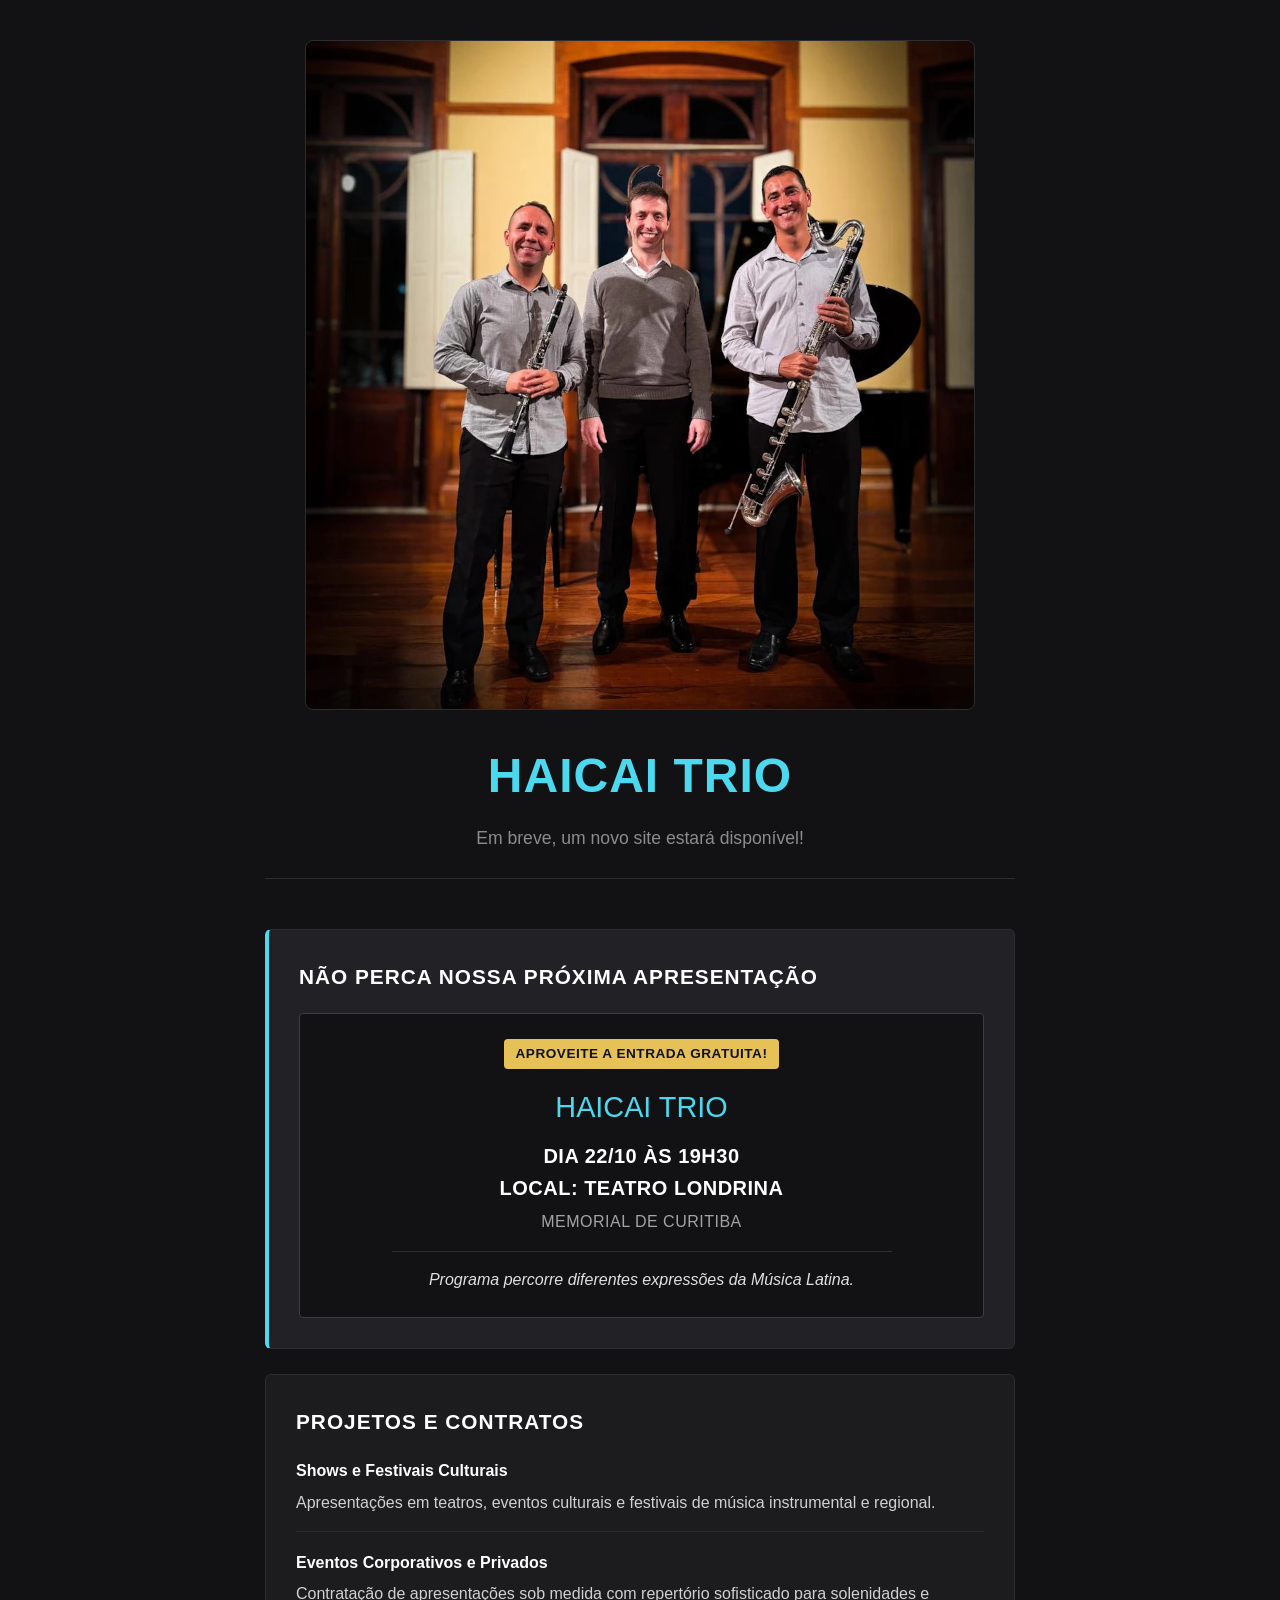
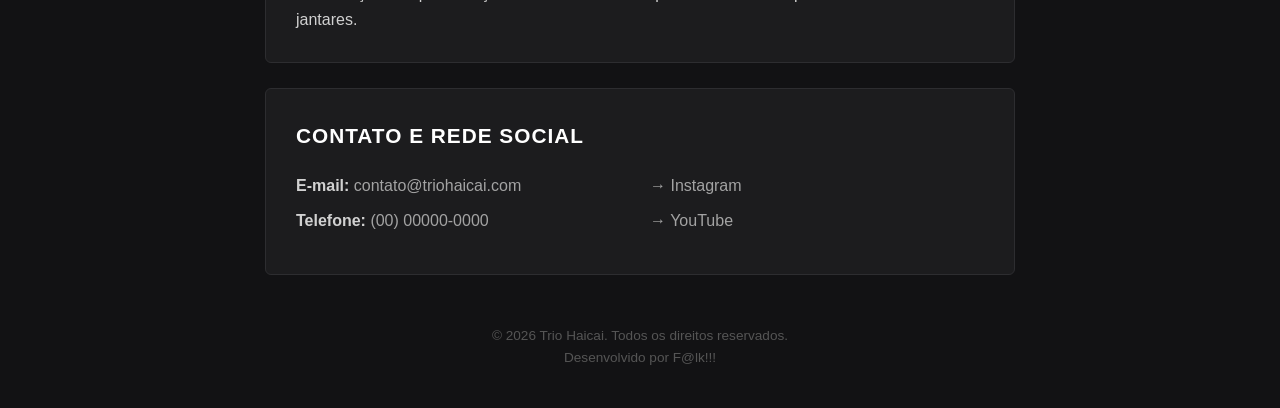
==== commit 341e77a7: "Update index.html" ====
--- a/index.html
+++ b/index.html
@@ -199,7 +199,7 @@
 
         <!-- Informação do Site com Banner no Topo -->
         <header>
-            <img src="./banner.jpg" alt="Banner HAICAI TRIO" class="header-banner">
+            <img src="banner.jpg.webp" alt="Banner HAICAI TRIO" class="header-banner">
             <h1>HAICAI TRIO</h1>
             <p class="subtitle">Em breve, um novo site estará disponível!</p>
         </header>
@@ -268,4 +268,4 @@
     </div>
 
 </body>
-</html>+</html>
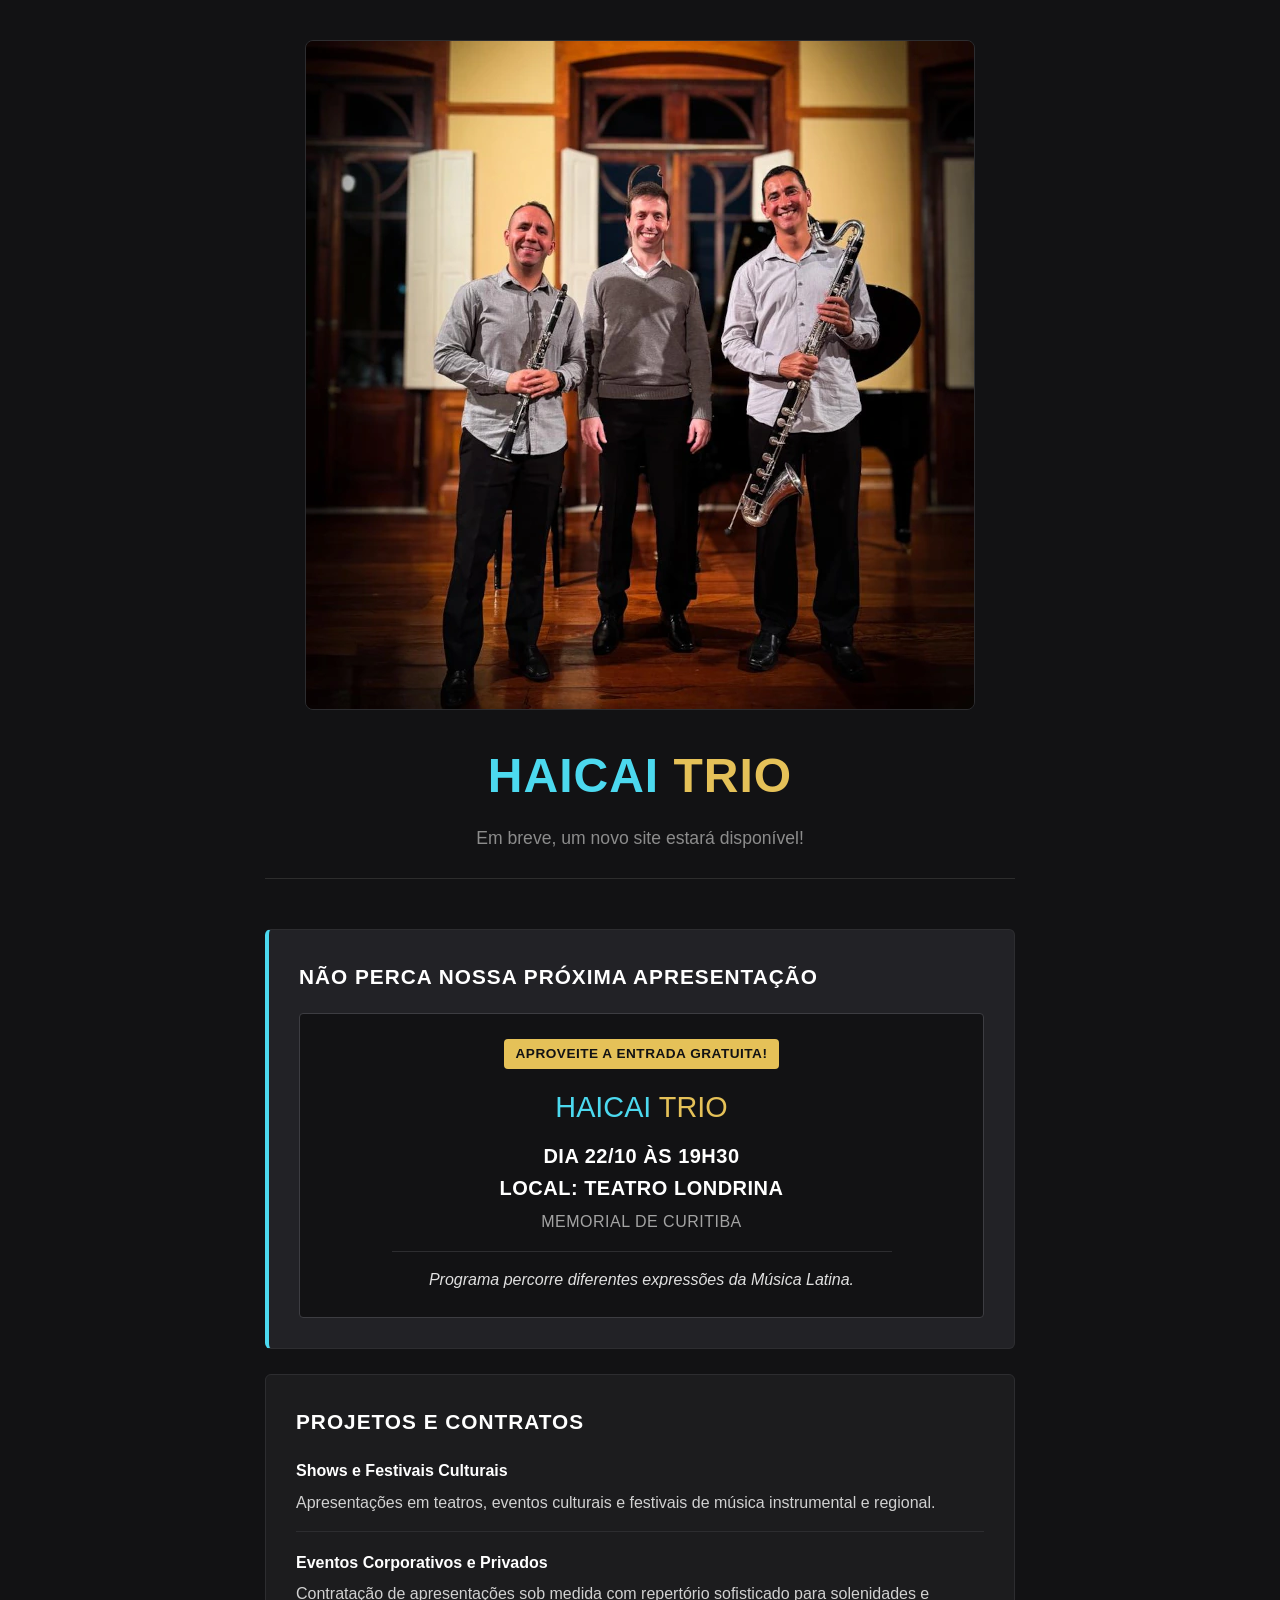
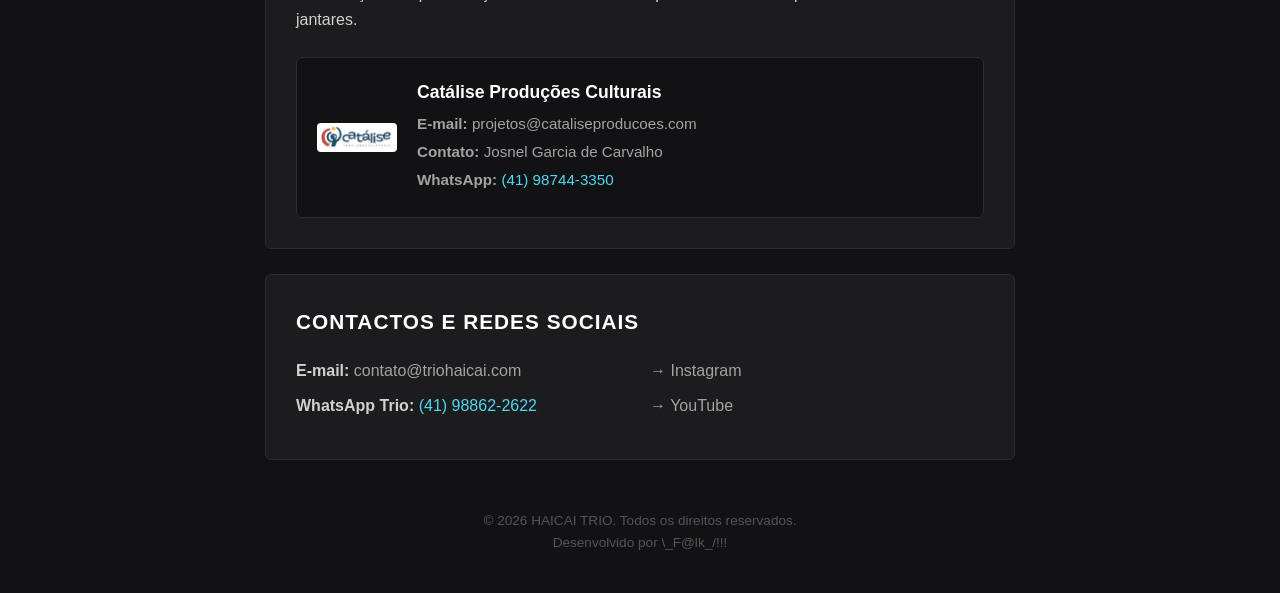
==== commit 5a9de584: "Add files via upload Index até finalizar Site Oficial" ====
--- a/index.html
+++ b/index.html
@@ -50,6 +50,11 @@
             font-weight: 900;
         }
 
+        /* Estilo para a palavra TRIO em Dourado */
+        h1 span.gold-text {
+            color: #e5c158; /* Dourado ouro */
+        }
+
         .subtitle {
             font-family: 'Helvetica Neue', Arial, sans-serif;
             font-size: 1.1rem;
@@ -76,7 +81,7 @@
             font-weight: 600;
         }
 
-        /* Destaque da Apresentação Musical (Limpo e Direto) */
+        /* Destaque da Apresentação Musical */
         .featured-event {
             border-left: 4px solid #4cd9ef;
             background-color: #222226;
@@ -110,6 +115,11 @@
             margin-bottom: 10px;
         }
 
+        /* Dourado aplicado também no TRIO do evento musical */
+        .event-title span.gold-text {
+            color: #e5c158;
+        }
+
         .event-details {
             font-size: 1.25rem;
             color: #ffffff;
@@ -129,9 +139,10 @@
             margin: 0 auto;
         }
 
-        /* Lista de Projetos e Contratos */
+        /* Lista de Projetos e Seção de Contratos */
         .projects-list {
             list-style: none;
+            margin-bottom: 25px;
         }
 
         .projects-list li {
@@ -151,6 +162,41 @@
             color: #ffffff;
             display: block;
             margin-bottom: 6px;
+        }
+
+        .contract-info {
+            background-color: #121214;
+            border: 1px solid #2d2d30;
+            border-radius: 6px;
+            padding: 20px;
+            display: flex;
+            align-items: center;
+            gap: 20px;
+        }
+
+        @media (max-width: 600px) {
+            .contract-info {
+                flex-direction: column;
+                text-align: center;
+            }
+        }
+
+        .catalise-logo {
+            max-width: 80px;
+            height: auto;
+            border-radius: 4px;
+        }
+
+        .contract-text h3 {
+            color: #ffffff;
+            font-size: 1.1rem;
+            margin-bottom: 5px;
+        }
+
+        .contract-text p {
+            font-size: 0.95rem;
+            color: #a3a3a3;
+            margin-bottom: 4px;
         }
 
         /* Contatos e Redes */
@@ -200,7 +246,7 @@
         <!-- Informação do Site com Banner no Topo -->
         <header>
             <img src="banner.jpg.webp" alt="Banner HAICAI TRIO" class="header-banner">
-            <h1>HAICAI TRIO</h1>
+            <h1>HAICAI <span class="gold-text">TRIO</span></h1>
             <p class="subtitle">Em breve, um novo site estará disponível!</p>
         </header>
 
@@ -209,7 +255,7 @@
             <h2>Não Perca Nossa Próxima Apresentação</h2>
             <div class="event-box">
                 <span class="event-badge">Aproveite a Entrada Gratuita!</span>
-                <div class="event-title">HAICAI TRIO</div>
+                <div class="event-title">HAICAI <span class="gold-text">TRIO</span></div>
                 <div class="event-details">
                     Dia 22/10 às 19h30 <br>
                     Local: Teatro Londrina <br>
@@ -234,38 +280,45 @@
                     <p>Contratação de apresentações sob medida com repertório sofisticado para solenidades e jantares.</p>
                 </li>
             </ul>
+
+            <!-- Detalhes de Contratação / Catálise -->
+            <div class="contract-info">
+                <img src="catalise-logo.png.webp" alt="Catálise Produções" class="catalise-logo">
+                <div class="contract-text">
+                    <h3>Catálise Produções Culturais</h3>
+                    <p><strong>E-mail:</strong> <a href="mailto:projetos@cataliseproducoes.com">projetos@cataliseproducoes.com</a></p>
+                    <p><strong>Contato:</strong> Josnel Garcia de Carvalho</p>
+                    <p><strong>WhatsApp:</strong> <a href="https://wa.me" target="_blank" style="color: #4cd9ef;">(41) 98744-3350</a></p>
+                </div>
+            </div>
         </section>
 
         <!-- Contato e Rede Social -->
         <section>
-            <h2>Contato e Rede Social</h2>
+            <h2>Contactos e Redes Sociais</h2>
             <div class="grid-footer">
                 <div>
                     <ul class="info-links">
                         <li><strong>E-mail:</strong> <a href="mailto:contato@triohaicai.com">contato@triohaicai.com</a></li>
-                        <li><strong>Telefone:</strong> <a href="tel:+5500000000000">(00) 00000-0000</a></li>
+                        <li><strong>WhatsApp Trio:</strong> <a href="https://wa.me" target="_blank" style="color: #4cd9ef;">(41) 98862-2622</a></li>
                     </ul>
                 </div>
                 <div>
                     <ul class="info-links">
-                        <li><a href="#" target="_blank">→ Instagram</a></li>
-                        <li><a href="#" target="_blank">→ YouTube</a></li>
+                        <li><a href="https://instagram.com" target="_blank">→ Instagram</a></li>
+                        <li><a href="https://www.youtube.com/watch?v=_nM7jSwC0cE" target="_blank">→ YouTube</a></li>
                     </ul>
                 </div>
             </div>
         </section>
 
-
-
-
         <!-- Direitos Autorais -->
         <footer>
-            <p>&copy; 2026 Trio Haicai. Todos os direitos reservados.</p>
-	    <p> Desenvolvido por F@lk!!! </p>
-
+            <p>&copy; 2026 HAICAI TRIO. Todos os direitos reservados.</p>
+            <p>Desenvolvido por \_F@lk_/!!!</p>
         </footer>
 
     </div>
 
 </body>
-</html>
+</html>
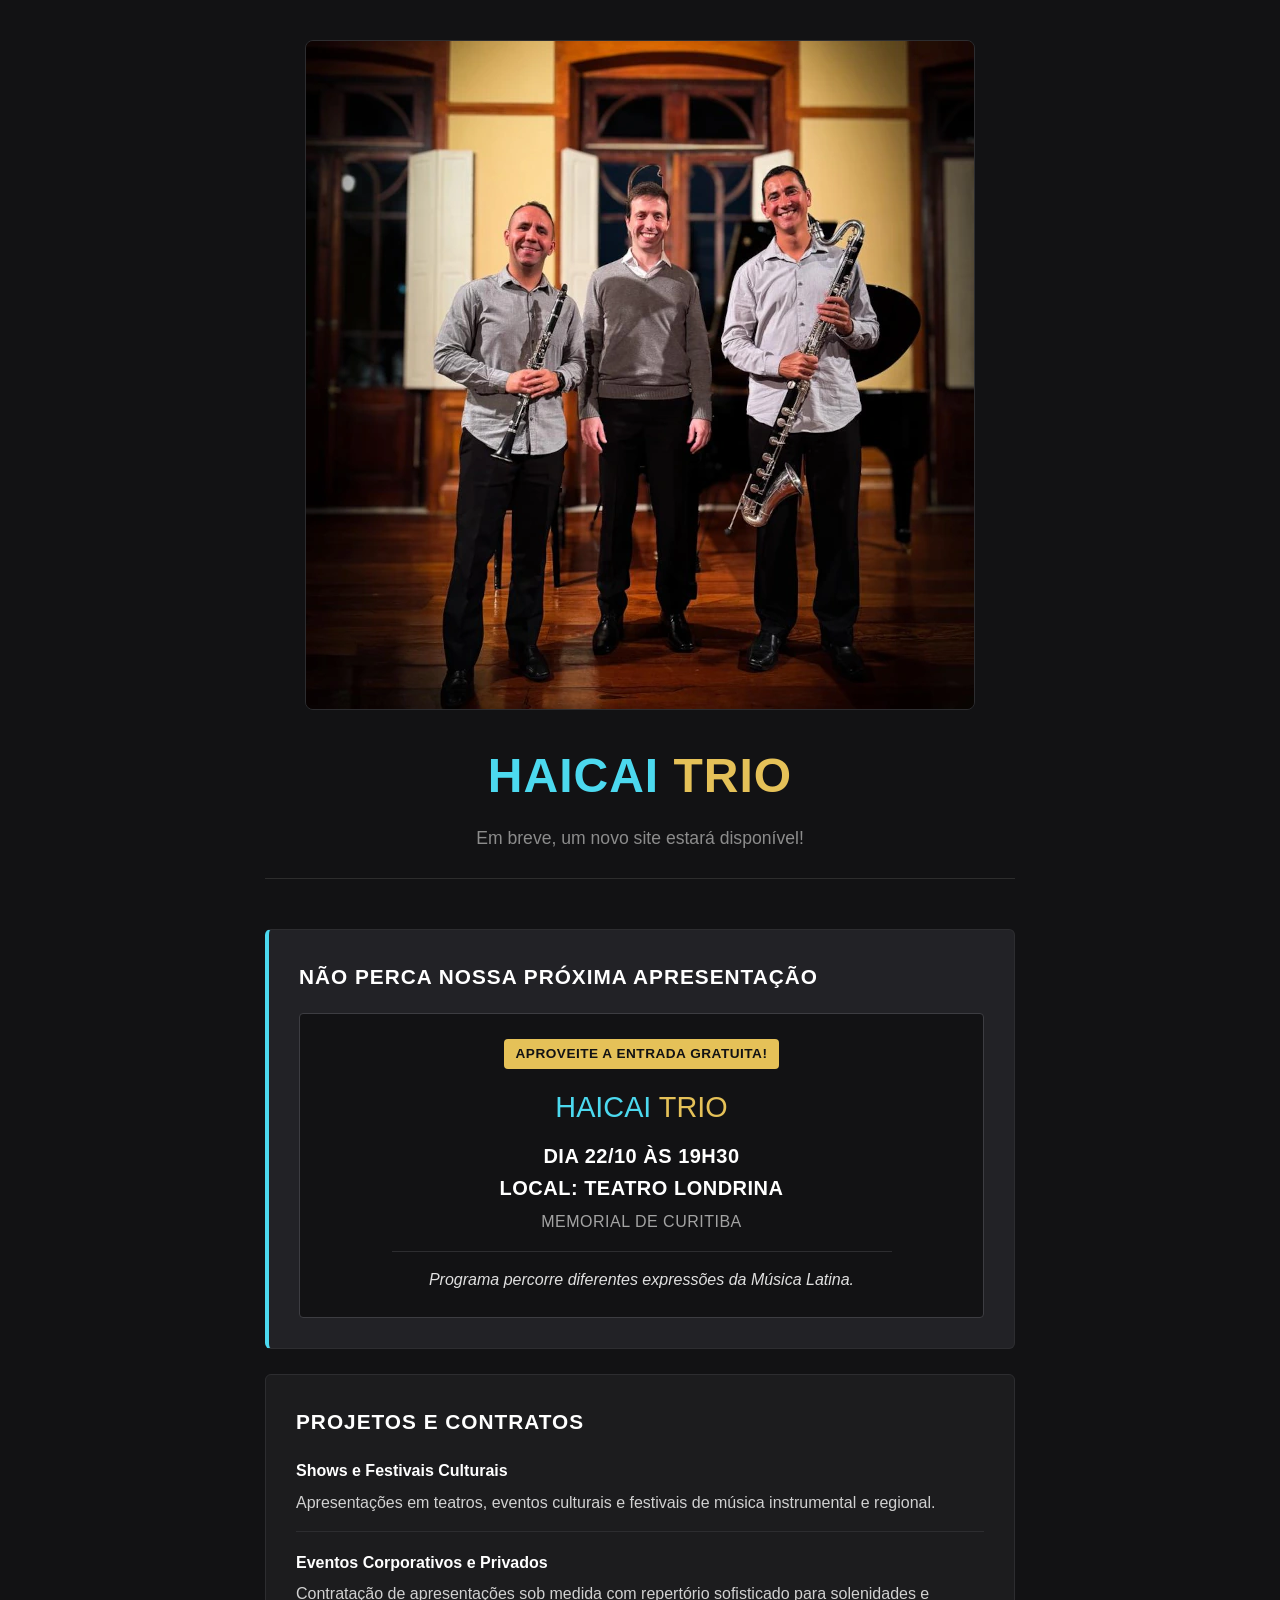
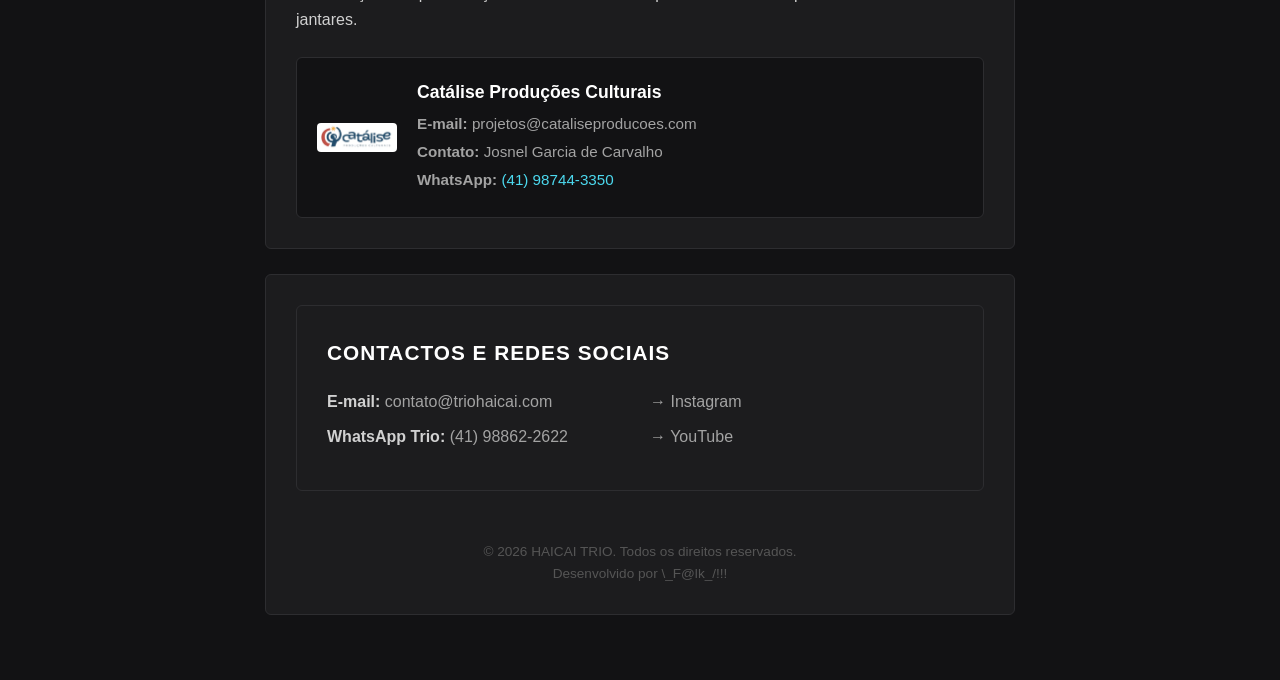
==== commit 24cb0ef6: "Update index.html destaq link redes sociais" ====
--- a/index.html
+++ b/index.html
@@ -295,23 +295,24 @@
 
         <!-- Contato e Rede Social -->
         <section>
+        <!-- Contato e Rede Social -->
+        <section>
             <h2>Contactos e Redes Sociais</h2>
             <div class="grid-footer">
                 <div>
                     <ul class="info-links">
                         <li><strong>E-mail:</strong> <a href="mailto:contato@triohaicai.com">contato@triohaicai.com</a></li>
-                        <li><strong>WhatsApp Trio:</strong> <a href="https://wa.me" target="_blank" style="color: #4cd9ef;">(41) 98862-2622</a></li>
+                        <li><strong>WhatsApp Trio:</strong> <a href="https://wa.me" target="_blank">(41) 98862-2622</a></li>
                     </ul>
                 </div>
                 <div>
                     <ul class="info-links">
                         <li><a href="https://instagram.com" target="_blank">→ Instagram</a></li>
-                        <li><a href="https://www.youtube.com/watch?v=_nM7jSwC0cE" target="_blank">→ YouTube</a></li>
+                        <li><a href="https://youtube.com" target="_blank">→ YouTube</a></li>
                     </ul>
                 </div>
             </div>
         </section>
-
         <!-- Direitos Autorais -->
         <footer>
             <p>&copy; 2026 HAICAI TRIO. Todos os direitos reservados.</p>
@@ -321,4 +322,4 @@
     </div>
 
 </body>
-</html>+</html>
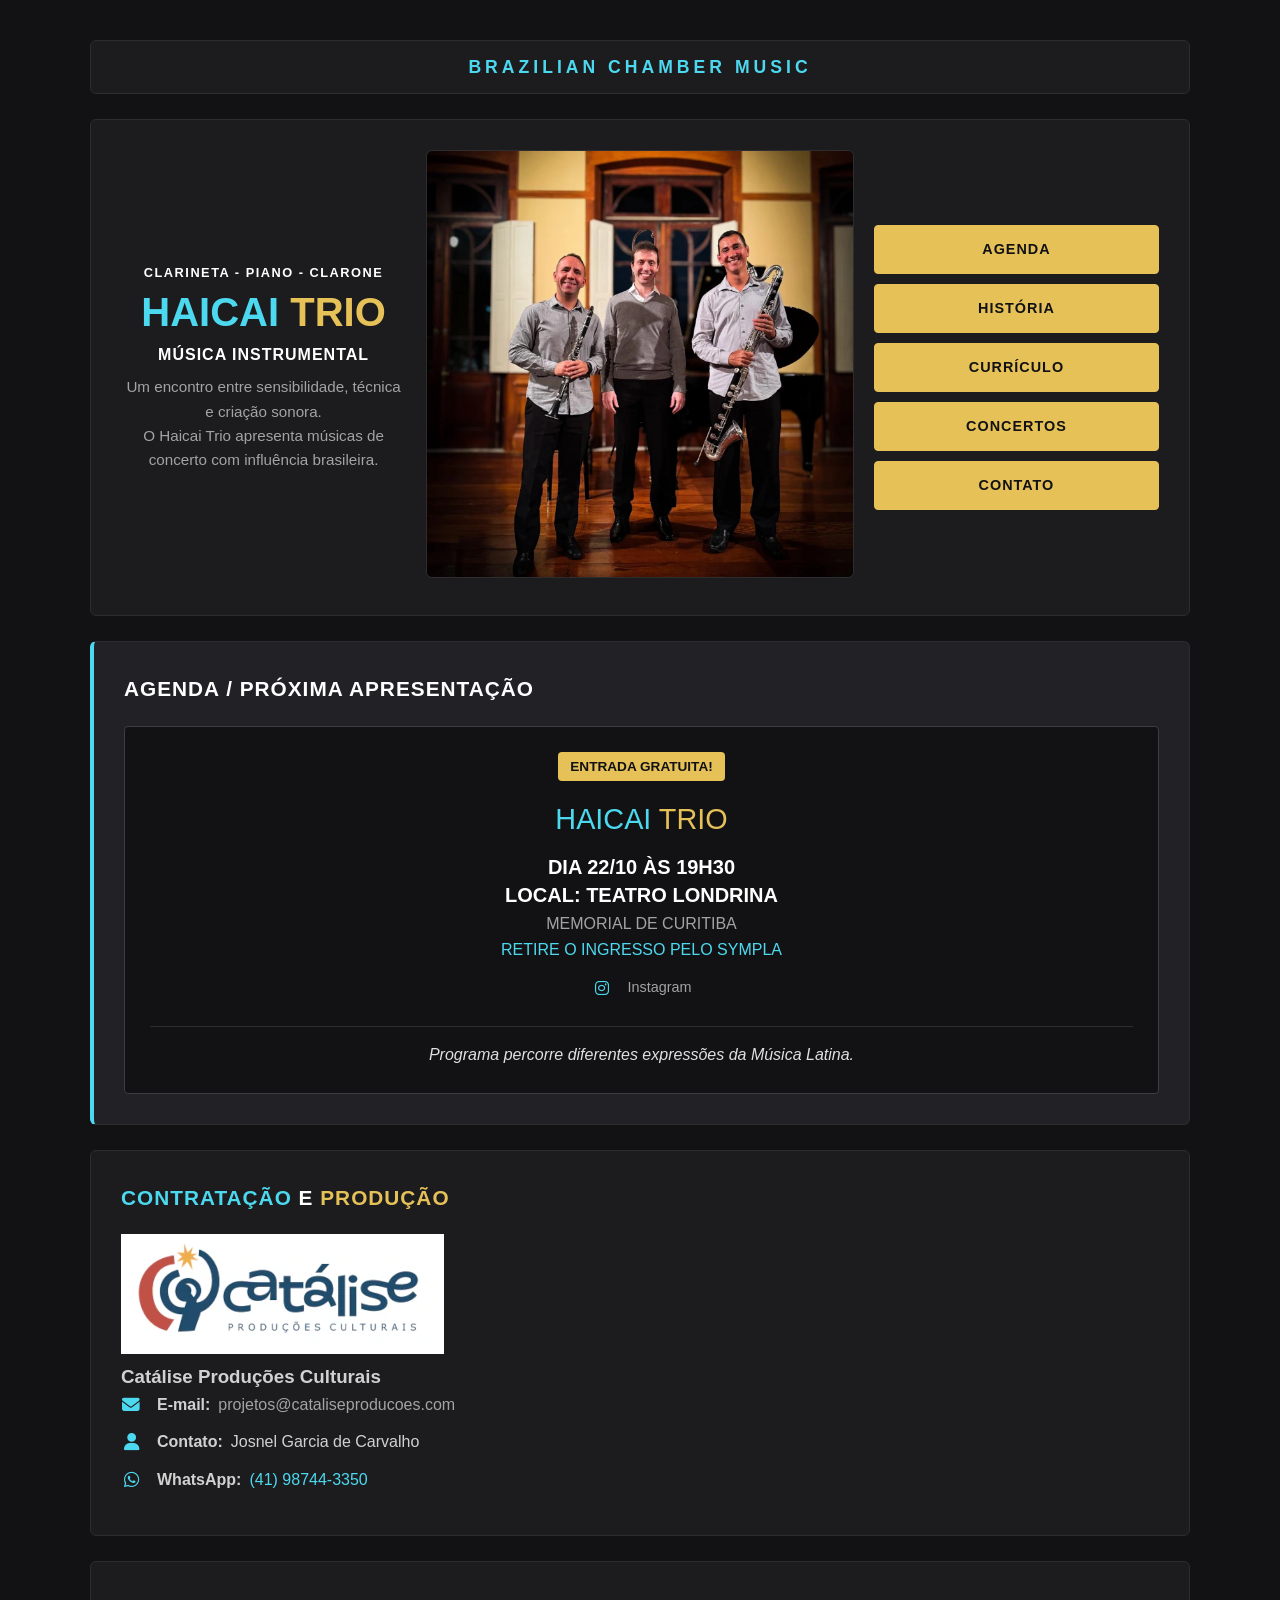
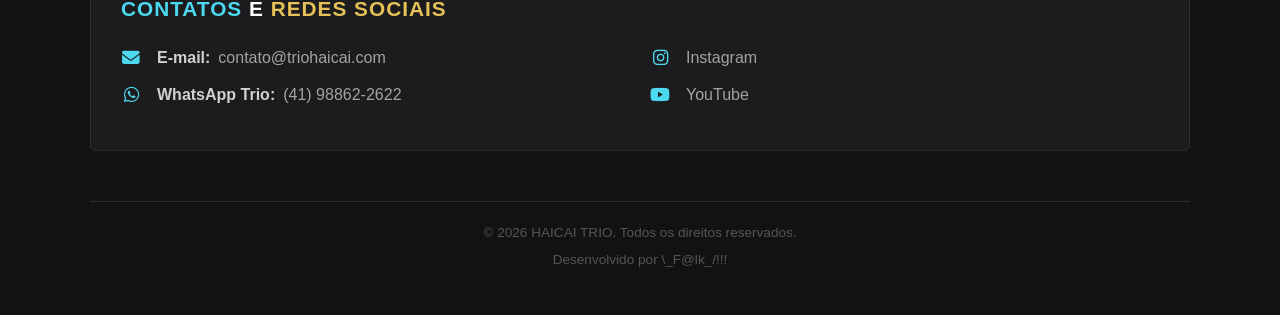
==== commit 5dc3a8e7: "Add files via upload Base Site Definitivo." ====
--- a/index.html
+++ b/index.html
@@ -3,323 +3,122 @@
 <head>
     <meta charset="UTF-8">
     <meta name="viewport" content="width=device-width, initial-scale=1.0">
-    <title>HAICAI TRIO - Em Breve</title>
-    <style>
-        /* Configurações Gerais e Cores Base */
-        * {
-            margin: 0;
-            padding: 0;
-            box-sizing: border-box;
-        }
+    <title>HAICAI TRIO - Website Oficial</title>
+    <!-- Substitua o link do Font Awesome por este atualizado e estável -->
+    <link rel="stylesheet" href="https://cdnjs.cloudflare.com/ajax/libs/font-awesome/6.7.2/css/all.min.css">
+    <link rel="stylesheet" href="style.css">
+</head>
+<body class="bg-dark">
 
-        body {
-            font-family: 'Arial Black', 'Impact', 'Helvetica Neue', Arial, sans-serif;
-            background-color: #121214; /* Cinza grafite muito escuro, quase preto */
-            color: #d1d1d1;            /* Texto cinza claro */
-            line-height: 1.6;
-            padding: 40px 20px;
-        }
+<div class="container">
 
-        .container {
-            max-width: 750px;
-            margin: 0 auto;
-        }
+    <!-- Tarja de Cabeçalho Superior -->
+    <div class="top-stripe">
+        <h3>Brazilian Chamber Music</h3>
+    </div>
 
-        /* Cabeçalho Ajustado com o Banner no Topo */
-        header {
-            text-align: center;
-            margin-bottom: 50px;
-            padding-bottom: 25px;
-            border-bottom: 1px solid #2d2d2d;
-        }
+<section class="top-section-box">
 
-        .header-banner {
-            max-width: 100%;
-            height: auto;
-            border-radius: 8px;
-            margin-bottom: 20px;
-            border: 1px solid #2d2d30;
-        }
+    <!-- Topo Tripartido -->
+    <header class="top-layout">
+        
+        <!-- Coluna 1: Identificação -->
+        <div class="brand-box">
+         <span class="instruments-tag">clarineta - piano - clarone</span>
+        <h1>HAICAI <span class="gold-text">TRIO</span></h1>
+         <p class="subtitle">Música Instrumental</p>
+         <p class="description-text">Um encontro entre sensibilidade, técnica e criação sonora.</p>
+         <p class="description-text">O Haicai Trio apresenta músicas de concerto com influência brasileira.</p>
+        </div>
 
-        h1 {
-            font-size: 3rem;
-            color: #4cd9ef; /* Azul Ciano idêntico ao da imagem */
-            letter-spacing: 1px;
-            margin-bottom: 10px;
-            text-transform: uppercase;
-            font-weight: 900;
-        }
+        <!-- Coluna 2: Banner Centralizado -->
+        <div class="banner-box">
+            <img src="banner.jpg.webp" alt="Banner HAICAI TRIO" class="header-banner">
+        </div>
 
-        /* Estilo para a palavra TRIO em Dourado */
-        h1 span.gold-text {
-            color: #e5c158; /* Dourado ouro */
-        }
+        <!-- Coluna 3: Links Flutuantes à Direita -->
+        <nav class="nav-box">
+            <a href="#agenda" class="nav-btn">Agenda</a>
+            <a href="historia/index.html" class="nav-btn">História</a>
+            <a href="curriculo/index.html" class="nav-btn">Currículo</a>
+            <a href="concertos/index.html" class="nav-btn">Concertos</a>
+            <a href="#contato" class="nav-btn">Contato</a>
+        </nav>
 
-        .subtitle {
-            font-family: 'Helvetica Neue', Arial, sans-serif;
-            font-size: 1.1rem;
-            color: #8c8c8c;
-            font-weight: 300;
-        }
+    </header>
+</section>
 
-        /* Seções e Blocos do Layout */
-        section {
-            font-family: 'Helvetica Neue', Arial, sans-serif;
-            background-color: #1c1c1e; /* Bloco cinza escuro */
-            border: 1px solid #2d2d30;
-            border-radius: 6px;
-            padding: 30px;
-            margin-bottom: 25px;
-        }
+   <!-- Seção de Agenda -->
+    <section id="agenda" class="featured-event">
+    <h2>Agenda / Próxima Apresentação</h2>
+    <div class="event-box">
+        <span class="event-badge">Entrada Gratuita!</span>
+        <div class="event-title">HAICAI <span class="gold-text">TRIO</span></div>
+        
+        <div class="event-details">
+            Dia 22/10 às 19h30 <br> 
+            Local: Teatro Londrina <br> 
+            <div style="font-size: 1rem; color: #a3a3a3; font-weight: normal; margin-top: 4px;">Memorial de Curitiba</div>
+            <div style="font-size: 1rem; color: #4cd9ef; font-weight: normal; margin-top: 4px;">Retire o Ingresso pelo Sympla</div>
+        </div>
 
-        h2 {
-            font-size: 1.3rem;
-            color: #ffffff;
-            margin-bottom: 20px;
-            text-transform: uppercase;
-            letter-spacing: 1px;
-            font-weight: 600;
-        }
-
-        /* Destaque da Apresentação Musical */
-        .featured-event {
-            border-left: 4px solid #4cd9ef;
-            background-color: #222226;
-        }
-
-        .event-box {
-            background-color: #121214;
-            border: 1px solid #3d3d42;
-            padding: 25px;
-            text-align: center;
-            border-radius: 4px;
-        }
-
-        .event-badge {
-            display: inline-block;
-            background-color: #e5c158; /* Amarelo ouro para a entrada franca */
-            color: #121214;
-            font-size: 0.85rem;
-            font-weight: bold;
-            padding: 4px 12px;
-            border-radius: 4px;
-            margin-bottom: 15px;
-            text-transform: uppercase;
-            letter-spacing: 0.5px;
-        }
-
-        .event-title {
-            font-family: 'Arial Black', sans-serif;
-            font-size: 1.8rem;
-            color: #4cd9ef;
-            margin-bottom: 10px;
-        }
-
-        /* Dourado aplicado também no TRIO do evento musical */
-        .event-title span.gold-text {
-            color: #e5c158;
-        }
-
-        .event-details {
-            font-size: 1.25rem;
-            color: #ffffff;
-            font-weight: bold;
-            text-transform: uppercase;
-            letter-spacing: 0.5px;
-            margin-bottom: 15px;
-        }
-
-        .event-description {
-            font-size: 1rem;
-            color: #e0e0e0;
-            font-style: italic;
-            border-top: 1px solid #2d2d30;
-            padding-top: 15px;
-            max-width: 500px;
-            margin: 0 auto;
-        }
-
-        /* Lista de Projetos e Seção de Contratos */
-        .projects-list {
-            list-style: none;
-            margin-bottom: 25px;
-        }
-
-        .projects-list li {
-            margin-bottom: 18px;
-            padding-bottom: 15px;
-            border-bottom: 1px solid #2d2d30;
-        }
-
-        .projects-list li:last-child {
-            margin-bottom: 0;
-            padding-bottom: 0;
-            border-bottom: none;
-        }
-
-        .project-title {
-            font-weight: bold;
-            color: #ffffff;
-            display: block;
-            margin-bottom: 6px;
-        }
-
-        .contract-info {
-            background-color: #121214;
-            border: 1px solid #2d2d30;
-            border-radius: 6px;
-            padding: 20px;
-            display: flex;
-            align-items: center;
-            gap: 20px;
-        }
-
-        @media (max-width: 600px) {
-            .contract-info {
-                flex-direction: column;
-                text-align: center;
-            }
-        }
-
-        .catalise-logo {
-            max-width: 80px;
-            height: auto;
-            border-radius: 4px;
-        }
-
-        .contract-text h3 {
-            color: #ffffff;
-            font-size: 1.1rem;
-            margin-bottom: 5px;
-        }
-
-        .contract-text p {
-            font-size: 0.95rem;
-            color: #a3a3a3;
-            margin-bottom: 4px;
-        }
-
-        /* Contatos e Redes */
-        .grid-footer {
-            display: grid;
-            grid-template-columns: 1fr 1fr;
-            gap: 20px;
-        }
-
-        @media (max-width: 550px) {
-            .grid-footer {
-                grid-template-columns: 1fr;
-            }
-        }
-
-        ul.info-links {
-            list-style: none;
-        }
-
-        ul.info-links li {
-            margin-bottom: 10px;
-        }
-
-        a {
-            color: #a3a3a3;
-            text-decoration: none;
-            transition: color 0.2s ease;
-        }
-
-        a:hover {
-            color: #4cd9ef;
-        }
-
-        footer {
-            font-family: 'Helvetica Neue', Arial, sans-serif;
-            text-align: center;
-            margin-top: 50px;
-            color: #555555;
-            font-size: 0.85rem;
-        }
-    </style>
-</head>
-<body>
-
-    <div class="container">
-
-        <!-- Informação do Site com Banner no Topo -->
-        <header>
-            <img src="banner.jpg.webp" alt="Banner HAICAI TRIO" class="header-banner">
-            <h1>HAICAI <span class="gold-text">TRIO</span></h1>
-            <p class="subtitle">Em breve, um novo site estará disponível!</p>
-        </header>
-
-        <!-- Próxima Apresentação -->
-        <section class="featured-event">
-            <h2>Não Perca Nossa Próxima Apresentação</h2>
-            <div class="event-box">
-                <span class="event-badge">Aproveite a Entrada Gratuita!</span>
-                <div class="event-title">HAICAI <span class="gold-text">TRIO</span></div>
-                <div class="event-details">
-                    Dia 22/10 às 19h30 <br>
-                    Local: Teatro Londrina <br>
-                    <span style="font-size: 1rem; color: #a3a3a3; font-weight: normal;">Memorial de Curitiba</span>
-                </div>
-                <p class="event-description">
-                    Programa percorre diferentes expressões da Música Latina.
-                </p>
-            </div>
-        </section>
-
-        <!-- Projetos e Contratos -->
-        <section>
-            <h2>Projetos e Contratos</h2>
-            <ul class="projects-list">
-                <li>
-                    <span class="project-title">Shows e Festivais Culturais</span>
-                    <p>Apresentações em teatros, eventos culturais e festivais de música instrumental e regional.</p>
-                </li>
-                <li>
-                    <span class="project-title">Eventos Corporativos e Privados</span>
-                    <p>Contratação de apresentações sob medida com repertório sofisticado para solenidades e jantares.</p>
+        <!-- Bloco do Instagram Centralizado e Reduzido -->
+        <div style="display: flex; justify-content: center; margin: 15px 0;">
+            <ul class="info-links" style="padding: 0; margin: 0; list-style: none;">
+                <li style="display: flex; align-items: center; gap: 8px; font-size: 0.9rem;">
+                    <i class="fa-brands fa-instagram" style="color: #4cd9ef; font-size: 1rem;"></i> 
+                    <a href="https://www.instagram.com/p/DedWkGcud6w/?psln=bmEwMWRvNHJwbDJr" target="_blank" style="font-size: 0.9rem;">Instagram</a>
                 </li>
             </ul>
+        </div>
 
-            <!-- Detalhes de Contratação / Catálise -->
-            <div class="contract-info">
-                <img src="catalise-logo.png.webp" alt="Catálise Produções" class="catalise-logo">
-                <div class="contract-text">
-                    <h3>Catálise Produções Culturais</h3>
-                    <p><strong>E-mail:</strong> <a href="mailto:projetos@cataliseproducoes.com">projetos@cataliseproducoes.com</a></p>
-                    <p><strong>Contato:</strong> Josnel Garcia de Carvalho</p>
-                    <p><strong>WhatsApp:</strong> <a href="https://wa.me" target="_blank" style="color: #4cd9ef;">(41) 98744-3350</a></p>
-                </div>
-            </div>
-        </section>
+        <p class="event-description">
+            Programa percorre diferentes expressões da Música Latina.
+        </p>
+    </div>
+    </section>
 
-        <!-- Contato e Rede Social -->
-        <section>
-        <!-- Contato e Rede Social -->
-        <section>
-            <h2>Contactos e Redes Sociais</h2>
-            <div class="grid-footer">
-                <div>
-                    <ul class="info-links">
-                        <li><strong>E-mail:</strong> <a href="mailto:contato@triohaicai.com">contato@triohaicai.com</a></li>
-                        <li><strong>WhatsApp Trio:</strong> <a href="https://wa.me" target="_blank">(41) 98862-2622</a></li>
-                    </ul>
-                </div>
-                <div>
-                    <ul class="info-links">
-                        <li><a href="https://instagram.com" target="_blank">→ Instagram</a></li>
-                        <li><a href="https://youtube.com" target="_blank">→ YouTube</a></li>
-                    </ul>
-                </div>
-            </div>
-        </section>
-        <!-- Direitos Autorais -->
-        <footer>
-            <p>&copy; 2026 HAICAI TRIO. Todos os direitos reservados.</p>
-            <p>Desenvolvido por \_F@lk_/!!!</p>
-        </footer>
+   <!-- Seção de Contratação com o mesmo Layout e Cores de Contatos -->
+<section>
+    <h2><span class="cyan-text">Contratação</span> e <span class="gold-text">Produção</span></h2>
+    <div class="contract-info">
+        <img src="catalise-logo.png.webp" alt="Catálise Produções" class="catalise-logo">
+        <div class="contract-text">
+            <h3>Catálise Produções Culturais</h3>
+            <ul class="info-links">
+                <li><i class="fa-solid fa-envelope"></i> <strong>E-mail:</strong> <a href="mailto:projetos@cataliseproducoes.com">projetos@cataliseproducoes.com</a></li>
+                <li><i class="fa-solid fa-user"></i> <strong>Contato:</strong> Josnel Garcia de Carvalho</li>
+                <li><i class="fa-brands fa-whatsapp"></i> <strong>WhatsApp:</strong> <a href="https://wa.me" target="_blank" style="color: #4cd9ef;">(41) 98744-3350</a></li>
+            </ul>
+        </div>
+    </div>
+</section>
 
+    <!-- Seção de Contatos com Título Colorido e Ícones -->
+<section id="contato">
+    <h2><span class="cyan-text">Contatos</span> e <span class="gold-text">Redes Sociais</span></h2>
+    <div class="grid-footer">
+        <div>
+            <ul class="info-links">
+                <li><i class="fa-solid fa-envelope"></i> <strong>E-mail:</strong> <a href="mailto:contato@triohaicai.com">contato@triohaicai.com</a></li>
+                <li><i class="fa-brands fa-whatsapp"></i> <strong>WhatsApp Trio:</strong> <a href="https://wa.me/41988622622" target="_blank">(41) 98862-2622</a></li>
+            </ul>
+        </div>
+        <div>
+            <ul class="info-links">
+                <li><i class="fa-brands fa-instagram"></i> <a href="https://www.instagram.com/haicai_trio?psln=czBobDBmenR0Y2l4" target="_blank">Instagram</a></li>
+                <li><i class="fa-brands fa-youtube"></i> <a href="https://youtube.com" target="_blank">YouTube</a></li>
+            </ul>
+        </div>
     </div>
+</section>
+
+    <footer>
+        <p>&copy; 2026 HAICAI TRIO. Todos os direitos reservados.</p>
+        <p>Desenvolvido por \_F@lk_/!!!</p>
+    </footer>
+
+</div>
 
 </body>
-</html>
+</html>
--- a/style.css
+++ b/style.css
@@ -0,0 +1,324 @@
+/* ==========================================================================
+   1. CONFIGURAÇÕES GERAIS E CORES BASE
+   ========================================================================== */
+* {
+    margin: 0;
+    padding: 0;
+    box-sizing: border-box;
+}
+
+body.bg-dark {
+    font-family: 'Helvetica Neue', Arial, sans-serif;
+    background-color: #121214; /* Cinza grafite muito escuro */
+    color: #d1d1d1; /* Texto cinza claro */
+    line-height: 1.6;
+    padding: 40px 20px;
+}
+
+.container {
+    max-width: 1100px; /* Largura expandida para acomodar o layout em colunas */
+    margin: 0 auto;
+}
+
+/* ==========================================================================
+   2. TARJA SUPERIOR (BRAZILIAN CHAMBER MUSIC)
+   ========================================================================== */
+.top-stripe {
+    background-color: #1c1c1e;
+    border: 1px solid #2d2d30;
+    border-radius: 6px;
+    padding: 12px 20px;
+    text-align: center;
+    margin-bottom: 25px;
+}
+
+.top-stripe h3 {
+    color: #4cd9ef; /* Azul Ciano */
+    font-family: 'Arial Black', 'Impact', sans-serif;
+    font-size: 1.1rem;
+    text-transform: uppercase;
+    letter-spacing: 4px; /* Espaçamento elegante entre as letras */
+    font-weight: 900;
+}
+
+/* ==========================================================================
+   3. ESTRUTURA DO TOPO TRIPARTIDO
+   ========================================================================== */
+.top-layout {
+    display: flex;
+    align-items: center;
+    justify-content: space-between;
+    gap: 20px;
+    margin-bottom: 50px;
+    padding-bottom: 30px;
+    border-bottom: 1px solid #2d2d2d;
+}
+
+/* Coluna 1: Identificação e Instrumentos */
+.brand-box {
+    flex: 1;
+    min-width: 250px;
+    text-align: center; /* Centraliza o texto dentro da própria coluna */
+}
+
+.instruments-tag {
+    display: block;
+    font-family: 'Helvetica Neue', Arial, sans-serif;
+    font-size: 0.8rem;
+    font-weight: bold;
+    text-transform: uppercase;
+    color: #ffffff; /* Cor Branca acima do título */
+    letter-spacing: 1.5px;
+    margin-bottom: 6px;
+}
+
+.brand-box h1 {
+    font-family: 'Arial Black', 'Impact', sans-serif;
+    font-size: 2.5rem;
+    color: #4cd9ef; /* Azul Ciano */
+    text-transform: uppercase;
+    font-weight: 900;
+    line-height: 1.1;
+    margin-bottom: 8px;
+}
+
+.brand-box h1 span.gold-text {
+    color: #e5c158; /* Dourado para o TRIO */
+}
+
+.brand-box .subtitle {
+    font-size: 1rem;
+    color: #ffffff;
+    font-weight: bold;
+    text-transform: uppercase;
+    letter-spacing: 1px;
+    margin-bottom: 8px;
+}
+
+.brand-box .description-text {
+    font-size: 0.95rem;
+    color: #a3a3a3;
+}
+
+/* Coluna 2: Banner Centralizado */
+.banner-box {
+    flex: 1.5;
+    text-align: center;
+}
+
+.header-banner {
+    max-width: 100%;
+    height: auto;
+    border-radius: 6px;
+    border: 1px solid #2d2d30;
+}
+
+/* Coluna 3: Links Flutuantes à Direita */
+.nav-box {
+    flex: 1;
+    min-width: 200px;
+    display: flex;
+    flex-direction: column;
+    gap: 10px;
+}
+
+.nav-btn {
+    display: block;
+    background-color: #e5c158; /* Fundo Dourado Ouro estático */
+    color: #121214; /* Texto escuro para contraste */
+    border: 1px solid #e5c158;
+    padding: 12px;
+    text-align: center;
+    border-radius: 4px;
+    font-weight: bold;
+    text-transform: uppercase;
+    font-size: 0.9rem;
+    letter-spacing: 1px;
+    transition: all 0.2s ease;
+    text-decoration: none;
+}
+
+/* Efeito Hover: Fundo escuro e borda/texto em Azul Ciano */
+.nav-btn:hover {
+    background-color: #222226;
+    border-color: #4cd9ef;
+    color: #4cd9ef;
+}
+
+/* ==========================================================================
+   4. BLOCOS DE CONTEÚDO (AGENDA E CONTATOS)
+   ========================================================================== */
+section {
+    background-color: #1c1c1e; /* Bloco cinza escuro */
+    border: 1px solid #2d2d30;
+    border-radius: 6px;
+    padding: 30px;
+    margin-bottom: 25px;
+}
+
+h2 {
+    font-size: 1.3rem;
+    color: #ffffff;
+    margin-bottom: 20px;
+    text-transform: uppercase;
+    letter-spacing: 1px;
+    font-weight: 600;
+}
+
+/* Bloco de Destaque da Próxima Apresentação */
+.featured-event {
+    border-left: 4px solid #4cd9ef; /* Detalhe lateral em Ciano */
+    background-color: #222226;
+}
+
+.event-box {
+    background-color: #121214;
+    border: 1px solid #3d3d42;
+    padding: 25px;
+    text-align: center;
+    border-radius: 4px;
+}
+
+.event-badge {
+    display: inline-block;
+    background-color: #e5c158;
+    color: #121214;
+    font-size: 0.85rem;
+    font-weight: bold;
+    padding: 4px 12px;
+    border-radius: 4px;
+    margin-bottom: 15px;
+    text-transform: uppercase;
+}
+
+.event-title {
+    font-family: 'Arial Black', sans-serif;
+    font-size: 1.8rem;
+    color: #4cd9ef;
+    margin-bottom: 10px;
+}
+
+.event-title span.gold-text {
+    color: #e5c158;
+}
+
+.event-details {
+    font-size: 1.25rem;
+    color: #ffffff;
+    font-weight: bold;
+    text-transform: uppercase;
+    margin-bottom: 15px;
+    line-height: 1.4;
+}
+
+.event-description {
+    font-size: 1rem;
+    color: #e0e0e0;
+    font-style: italic;
+    border-top: 1px solid #2d2d30;
+    padding-top: 15px;
+}
+
+/* ==========================================================================
+   5. RODAPÉ, LINKS E RESPONSIVIDADE
+   ========================================================================== */
+.grid-footer {
+    display: grid;
+    grid-template-columns: 1fr 1fr;
+    gap: 20px;
+}
+
+ul.info-links {
+    list-style: none;
+}
+
+ul.info-links li {
+    margin-bottom: 12px;
+}
+
+ul.info-links i {
+    margin-right: 8px;
+    color: #4cd9ef; /* Ícones em Azul Ciano */
+    width: 18px;
+    text-align: center;
+}
+
+a {
+    color: #a3a3a3;
+    text-decoration: none;
+    transition: color 0.2s ease;
+}
+
+a:hover {
+    color: #4cd9ef;
+}
+
+footer {
+    text-align: center;
+    margin-top: 50px;
+    color: #555555;
+    font-size: 0.85rem;
+    border-top: 1px solid #2d2d2d;
+    padding-top: 20px;
+}
+
+footer p {
+    margin-bottom: 5px;
+}
+
+/* Quebra do Topo Tripartido para Telas Menores (Tablets e Celulares) */
+@media (max-width: 900px) {
+    .top-layout {
+        flex-direction: column;
+        text-align: center;
+    }
+    .nav-box {
+        width: 100%;
+        max-width: 400px;
+        margin: 0 auto;
+    }
+}
+
+@media (max-width: 600px) {
+    .grid-footer {
+        grid-template-columns: 1fr;
+    }
+}
+/* Nova caixa para emoldurar o topo tripartido */
+.top-section-box {
+    background-color: #1c1c1e; /* Mesmo fundo cinza escuro das seções */
+    border: 1px solid #2d2d30; /* Mesma borda sutil */
+    border-radius: 6px;        /* Cantos arredondados identicos */
+    padding: 30px;
+    margin-bottom: 25px;
+}
+
+/* Remove a margem antiga do topo para não duplicar o espaçamento interno */
+.top-layout {
+    margin-bottom: 0 !important;
+    padding-bottom: 0 !important;
+    border-bottom: none !important;
+}
+/* Classes de Cores Específicas para o Título de Contatos */
+h2 span.cyan-text {
+    color: #4cd9ef; /* Azul Ciano */
+}
+
+h2 span.gold-text {
+    color: #e5c158; /* Dourado Ouro */
+}
+
+/* Configuração e Alinhamento dos Ícones de Contato */
+ul.info-links li {
+    display: flex;
+    align-items: center;
+    gap: 8px; /* Espaço entre o ícone e o texto */
+    margin-bottom: 12px;
+}
+
+ul.info-links i {
+    color: #4cd9ef; /* Cor azul ciano para destacar os ícones */
+    font-size: 1.1rem;
+    width: 20px; /* Largura fixa para manter o alinhamento vertical perfeito */
+    text-align: center;
+}
